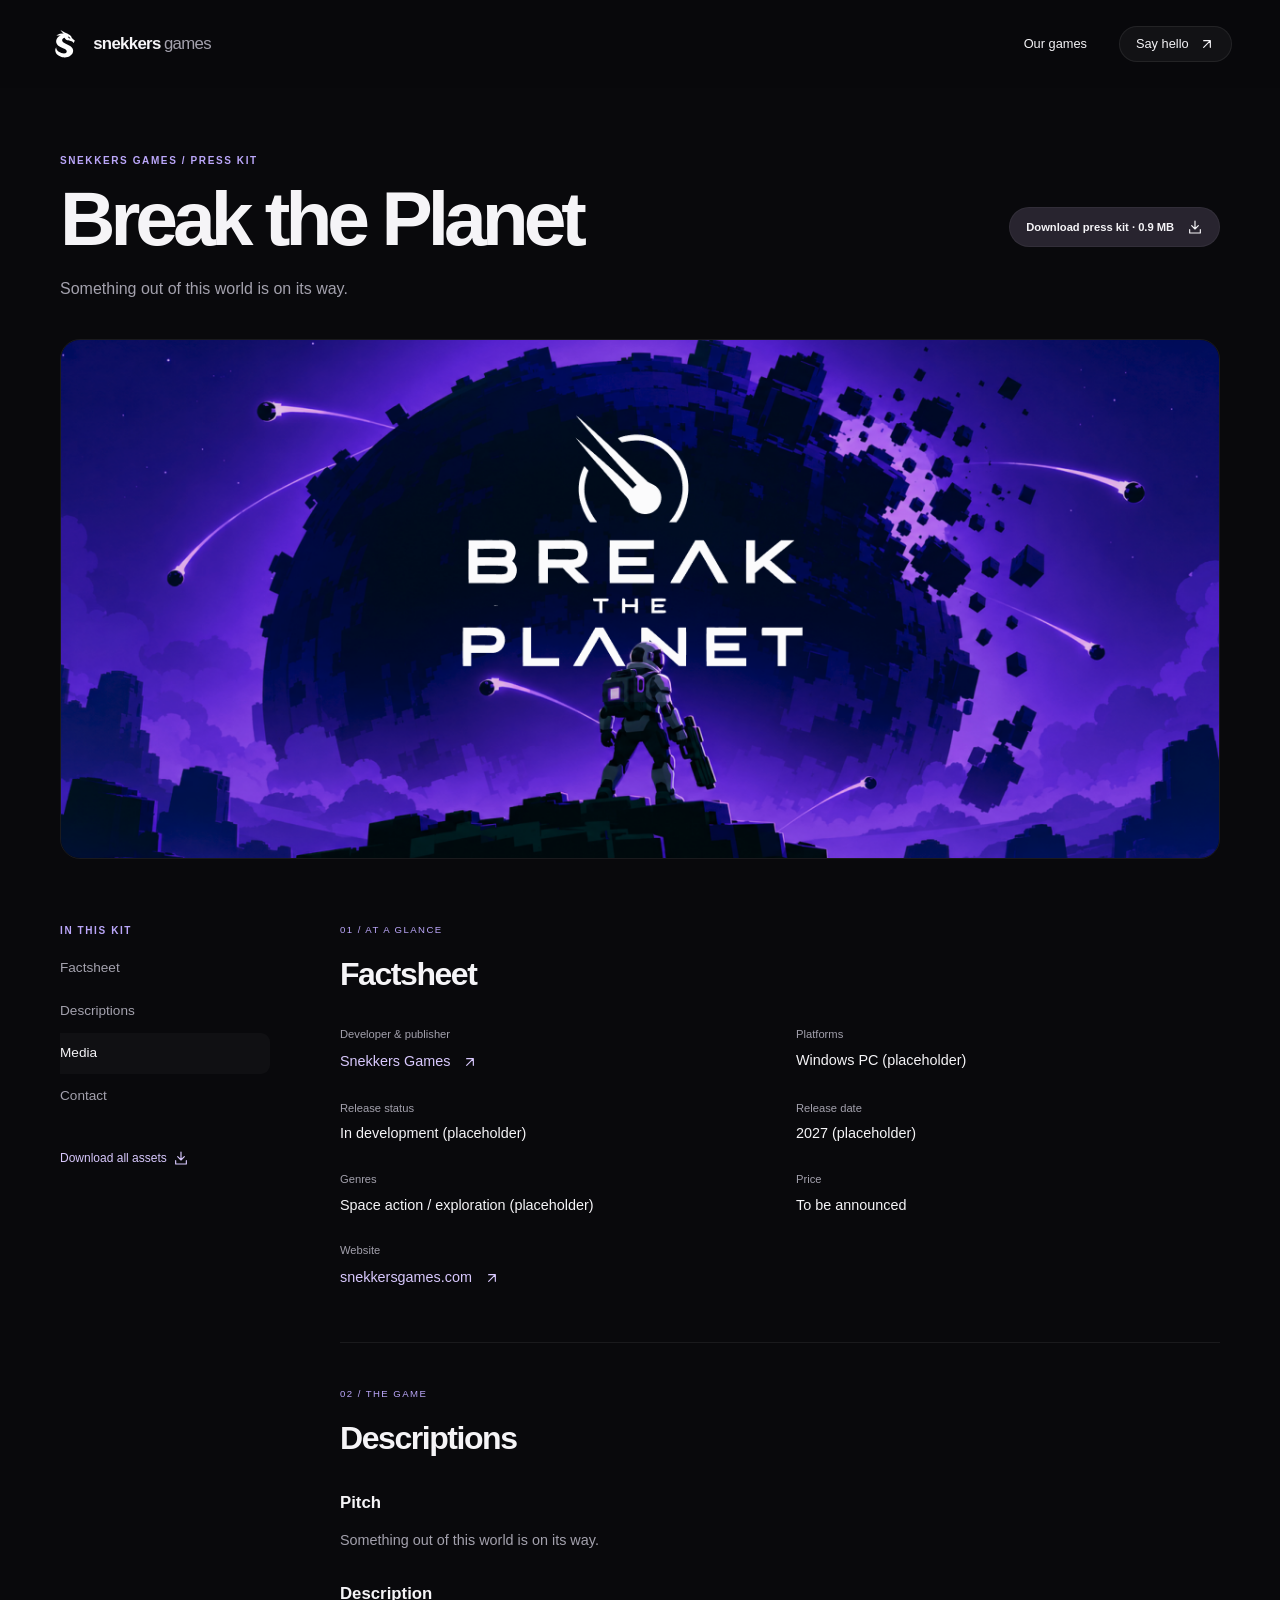
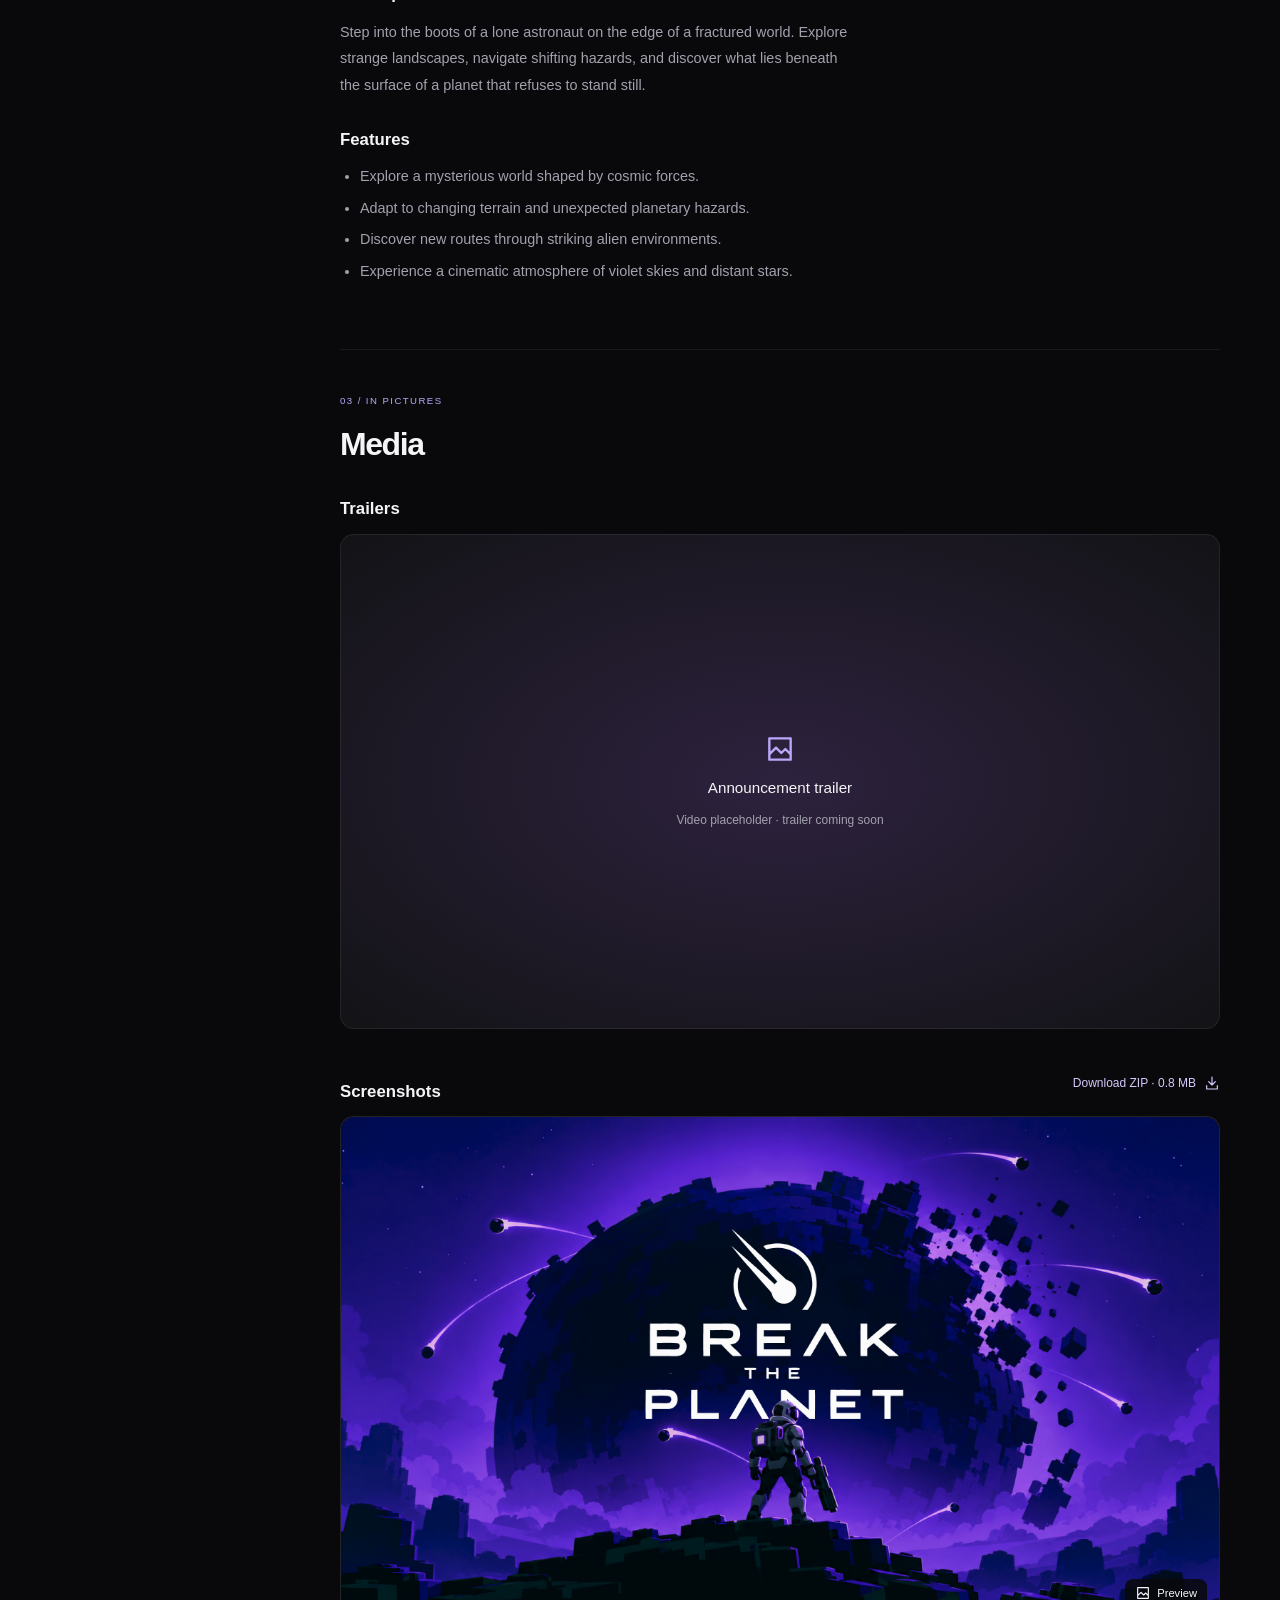
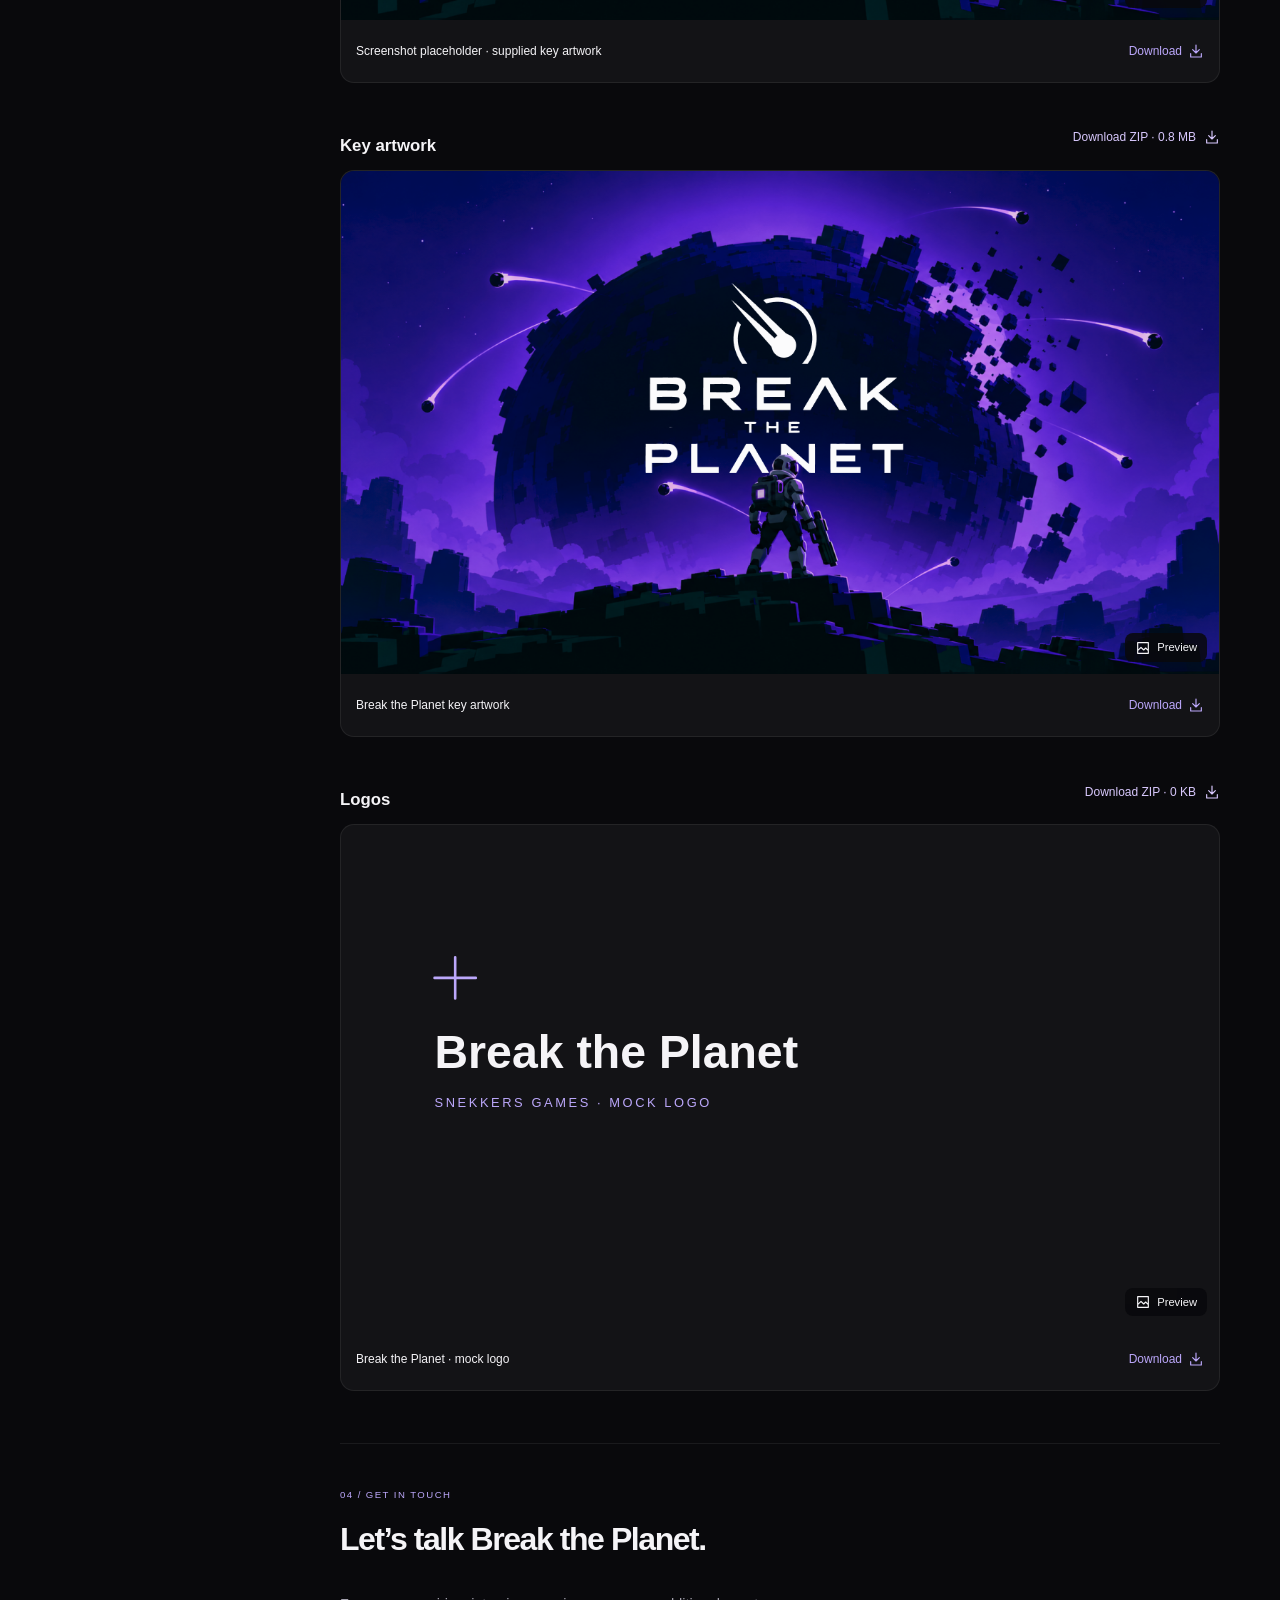
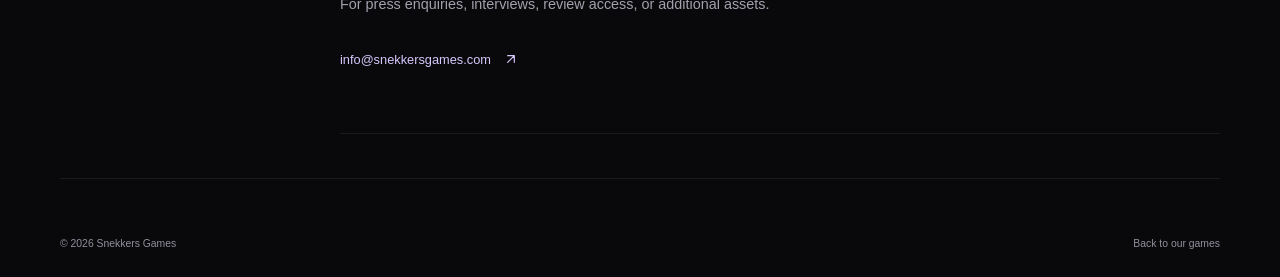
==== press-kit/break-the-planet/index.html @ 8482d6ba "Redesign site and add game press kits" ====
<!doctype html>
<html lang="en"><head><meta charset="utf-8"/><meta name="viewport" content="width=device-width, initial-scale=1"/><meta name="color-scheme" content="dark"/><meta name="theme-color" content="#09090c"/>
<title>Break the Planet Press Kit — Snekkers Games</title><meta name="description" content="Official Break the Planet press kit: game information, artwork, downloads, and press contact."/><link rel="canonical" href="https://snekkersgames.com/press-kit/break-the-planet/"/><meta property="og:title" content="Break the Planet — Press Kit"/><meta property="og:image" content="https://snekkersgames.com/assets/break-the-planet.png"/><meta property="og:type" content="website"/><link rel="icon" href="../../assets/favicon.svg" type="image/svg+xml"/><link rel="stylesheet" href="../../styles.css"/><link rel="stylesheet" href="../press-kit.css"/><script src="../press-kit.js" defer></script></head>
<body><a class="skip-link" href="#main">Skip to content</a><header class="site-header"><div class="header-inner"><a class="brand" href="../../index.html" aria-label="Snekkers Games home"><img class="brand-symbol" src="../../assets/logo.svg" alt="" width="34" height="34" /><span>snekkers<span class="brand-light">games</span></span></a><nav aria-label="Main navigation"><a href="../../index.html#games">Our games</a><a class="contact-link" href="mailto:info@snekkersgames.com">Say hello <svg class="icon" viewBox="0 0 24 24" fill="none" stroke="currentColor" stroke-width="1.75" stroke-linecap="round" stroke-linejoin="round" aria-hidden="true" focusable="false"><path d="M7 17 17 7M7 7h10v10"/></svg></a></nav></div></header>
<main id="main" class="container press-main"><div class="press-intro"><div><p class="eyebrow section-eyebrow">SNEKKERS GAMES / PRESS KIT</p><h1>Break the Planet</h1><p class="press-deck">Something out of this world is on its way.</p></div><div class="press-actions"><a class="button game-button" href="press-assets.zip" download>Download press kit · 0.9 MB <svg class="icon" viewBox="0 0 24 24" fill="none" stroke="currentColor" stroke-width="1.75" stroke-linecap="round" stroke-linejoin="round" aria-hidden="true" focusable="false"><path d="M12 3v12m-5-5 5 5 5-5M4 16v5h16v-5"/></svg></a></div></div>
<img class="press-cover" src="../../assets/break-the-planet.png" alt="Break the Planet artwork: an astronaut faces a vast crumbling planet illuminated by violet meteors." width="1232" height="706" fetchpriority="high"/>
<div class="press-layout"><aside class="press-sidebar"><p class="eyebrow section-eyebrow">IN THIS KIT</p><nav aria-label="Press kit sections"><a href="#factsheet">Factsheet</a><a href="#descriptions">Descriptions</a><a href="#media">Media</a><a href="#contact">Contact</a></nav><a class="text-link" href="press-assets.zip" download>Download all assets <svg class="icon" viewBox="0 0 24 24" fill="none" stroke="currentColor" stroke-width="1.75" stroke-linecap="round" stroke-linejoin="round" aria-hidden="true" focusable="false"><path d="M12 3v12m-5-5 5 5 5-5M4 16v5h16v-5"/></svg></a></aside><div class="press-content">
<section id="factsheet"><p class="section-number">01 / AT A GLANCE</p><h2>Factsheet</h2><dl class="facts-grid"><div><dt>Developer &amp; publisher</dt><dd><a class="text-link" href="../../index.html">Snekkers Games <svg class="icon" viewBox="0 0 24 24" fill="none" stroke="currentColor" stroke-width="1.75" stroke-linecap="round" stroke-linejoin="round" aria-hidden="true" focusable="false"><path d="M7 17 17 7M7 7h10v10"/></svg></a></dd></div><div><dt>Platforms</dt><dd>Windows PC (placeholder)</dd></div><div><dt>Release status</dt><dd>In development (placeholder)</dd></div><div><dt>Release date</dt><dd>2027 (placeholder)</dd></div><div><dt>Genres</dt><dd>Space action / exploration (placeholder)</dd></div><div><dt>Price</dt><dd>To be announced</dd></div><div><dt>Website</dt><dd><a class="text-link" href="https://snekkersgames.com/">snekkersgames.com <svg class="icon" viewBox="0 0 24 24" fill="none" stroke="currentColor" stroke-width="1.75" stroke-linecap="round" stroke-linejoin="round" aria-hidden="true" focusable="false"><path d="M7 17 17 7M7 7h10v10"/></svg></a></dd></div></dl></section>
<section id="descriptions"><p class="section-number">02 / THE GAME</p><h2>Descriptions</h2><h3>Pitch</h3><p>Something out of this world is on its way.</p><h3>Description</h3><p>Step into the boots of a lone astronaut on the edge of a fractured world. Explore strange landscapes, navigate shifting hazards, and discover what lies beneath the surface of a planet that refuses to stand still.</p><h3>Features</h3><ul class="feature-list"><li>Explore a mysterious world shaped by cosmic forces.</li><li>Adapt to changing terrain and unexpected planetary hazards.</li><li>Discover new routes through striking alien environments.</li><li>Experience a cinematic atmosphere of violet skies and distant stars.</li></ul></section>
<section id="media"><p class="section-number">03 / IN PICTURES</p><h2>Media</h2><h3>Trailers</h3><div class="trailer-placeholder"><svg class="icon" viewBox="0 0 24 24" fill="none" stroke="currentColor" stroke-width="1.75" stroke-linecap="round" stroke-linejoin="round" aria-hidden="true" focusable="false"><path d="M4 4h16v16H4zM4 16l5-5 4 4 3-3 4 4"/></svg><strong>Announcement trailer</strong><span>Video placeholder · trailer coming soon</span></div><div class="asset-heading"><h3>Screenshots</h3><a class="text-link" href="screenshots.zip" download>Download ZIP · 0.8 MB <svg class="icon" viewBox="0 0 24 24" fill="none" stroke="currentColor" stroke-width="1.75" stroke-linecap="round" stroke-linejoin="round" aria-hidden="true" focusable="false"><path d="M12 3v12m-5-5 5 5 5-5M4 16v5h16v-5"/></svg></a></div><div class="asset-grid asset-grid-screenshots"><figure class="press-asset"><a class="asset-preview" href="../../assets/break-the-planet.png" data-preview aria-label="Preview Screenshot placeholder · supplied key artwork"><img src="../../assets/break-the-planet.png" alt="Break the Planet artwork: an astronaut faces a vast crumbling planet illuminated by violet meteors." loading="lazy"/><span class="preview-hint"><svg class="icon" viewBox="0 0 24 24" fill="none" stroke="currentColor" stroke-width="1.75" stroke-linecap="round" stroke-linejoin="round" aria-hidden="true" focusable="false"><path d="M4 4h16v16H4zM4 16l5-5 4 4 3-3 4 4"/></svg> Preview</span></a><figcaption><span>Screenshot placeholder · supplied key artwork</span><a class="asset-download" href="../../assets/break-the-planet.png" download>Download <svg class="icon" viewBox="0 0 24 24" fill="none" stroke="currentColor" stroke-width="1.75" stroke-linecap="round" stroke-linejoin="round" aria-hidden="true" focusable="false"><path d="M12 3v12m-5-5 5 5 5-5M4 16v5h16v-5"/></svg></a></figcaption></figure></div><div class="asset-heading"><h3>Key artwork</h3><a class="text-link" href="artwork.zip" download>Download ZIP · 0.8 MB <svg class="icon" viewBox="0 0 24 24" fill="none" stroke="currentColor" stroke-width="1.75" stroke-linecap="round" stroke-linejoin="round" aria-hidden="true" focusable="false"><path d="M12 3v12m-5-5 5 5 5-5M4 16v5h16v-5"/></svg></a></div><div class="asset-grid asset-grid-artwork"><figure class="press-asset"><a class="asset-preview" href="../../assets/break-the-planet.png" data-preview aria-label="Preview Break the Planet key artwork"><img src="../../assets/break-the-planet.png" alt="Break the Planet artwork: an astronaut faces a vast crumbling planet illuminated by violet meteors." loading="lazy"/><span class="preview-hint"><svg class="icon" viewBox="0 0 24 24" fill="none" stroke="currentColor" stroke-width="1.75" stroke-linecap="round" stroke-linejoin="round" aria-hidden="true" focusable="false"><path d="M4 4h16v16H4zM4 16l5-5 4 4 3-3 4 4"/></svg> Preview</span></a><figcaption><span>Break the Planet key artwork</span><a class="asset-download" href="../../assets/break-the-planet.png" download>Download <svg class="icon" viewBox="0 0 24 24" fill="none" stroke="currentColor" stroke-width="1.75" stroke-linecap="round" stroke-linejoin="round" aria-hidden="true" focusable="false"><path d="M12 3v12m-5-5 5 5 5-5M4 16v5h16v-5"/></svg></a></figcaption></figure></div><div class="asset-heading"><h3>Logos</h3><a class="text-link" href="logos.zip" download>Download ZIP · 0 KB <svg class="icon" viewBox="0 0 24 24" fill="none" stroke="currentColor" stroke-width="1.75" stroke-linecap="round" stroke-linejoin="round" aria-hidden="true" focusable="false"><path d="M12 3v12m-5-5 5 5 5-5M4 16v5h16v-5"/></svg></a></div><div class="asset-grid asset-grid-logos"><figure class="press-asset"><a class="asset-preview" href="../../assets/press/break-the-planet/logo.svg" data-preview aria-label="Preview Break the Planet · mock logo"><img src="../../assets/press/break-the-planet/logo.svg" alt="Placeholder logo for Break the Planet; not approved branding." loading="lazy"/><span class="preview-hint"><svg class="icon" viewBox="0 0 24 24" fill="none" stroke="currentColor" stroke-width="1.75" stroke-linecap="round" stroke-linejoin="round" aria-hidden="true" focusable="false"><path d="M4 4h16v16H4zM4 16l5-5 4 4 3-3 4 4"/></svg> Preview</span></a><figcaption><span>Break the Planet · mock logo</span><a class="asset-download" href="../../assets/press/break-the-planet/logo.svg" download>Download <svg class="icon" viewBox="0 0 24 24" fill="none" stroke="currentColor" stroke-width="1.75" stroke-linecap="round" stroke-linejoin="round" aria-hidden="true" focusable="false"><path d="M12 3v12m-5-5 5 5 5-5M4 16v5h16v-5"/></svg></a></figcaption></figure></div></section>
<section id="contact" class="press-contact"><p class="section-number">04 / GET IN TOUCH</p><h2>Let’s talk Break the Planet.</h2><p>For press enquiries, interviews, review access, or additional assets.</p><a class="text-link" href="mailto:info@snekkersgames.com">info@snekkersgames.com <svg class="icon" viewBox="0 0 24 24" fill="none" stroke="currentColor" stroke-width="1.75" stroke-linecap="round" stroke-linejoin="round" aria-hidden="true" focusable="false"><path d="M7 17 17 7M7 7h10v10"/></svg></a></section>
</div></div></main><footer class="site-footer container"><div class="footer-bottom"><p>© 2026 Snekkers Games</p><a href="../../index.html">Back to our games</a></div></footer>
<dialog class="image-dialog" aria-label="Image preview"><form method="dialog"><button class="preview-close" aria-label="Close image preview"><svg class="icon" viewBox="0 0 24 24" fill="none" stroke="currentColor" stroke-width="1.75" stroke-linecap="round" stroke-linejoin="round" aria-hidden="true" focusable="false"><path d="m6 6 12 12M6 18 18 6"/></svg></button></form><img alt=""/><a class="button game-button" download>Download original <svg class="icon" viewBox="0 0 24 24" fill="none" stroke="currentColor" stroke-width="1.75" stroke-linecap="round" stroke-linejoin="round" aria-hidden="true" focusable="false"><path d="M12 3v12m-5-5 5 5 5-5M4 16v5h16v-5"/></svg></a></dialog>
</body></html>
---- styles.css ----
:root{color-scheme:dark;--background:#09090c;--surface:#131316;--text:#f5f4f7;--muted:#a3a1ad;--accent:#bba7fa;--line:#ffffff12;font:100%/1.5 -apple-system,BlinkMacSystemFont,"Segoe UI",sans-serif;font-optical-sizing:auto;background:var(--background);color:var(--text)}
*{box-sizing:border-box}html{scroll-behavior:smooth;scroll-padding-top:7rem}body{margin:0}a{color:inherit;text-decoration:none;-webkit-tap-highlight-color:transparent;touch-action:manipulation}button,a{outline-offset:6px}a:focus-visible{outline:2px solid var(--accent)}::selection{background:#bba7fa;color:#09090c}p,h1,h2,h3{margin:0}img{display:block;width:100%;height:auto}.container{width:min(1160px,calc(100% - 6rem));margin-inline:auto}.skip-link{position:fixed;top:1rem;left:1rem;z-index:10;background:var(--text);color:var(--background);padding:.8rem 1.2rem;border-radius:1rem;transform:translateY(-200%)}.skip-link:focus{transform:translateY(0)}
.site-header{position:sticky;top:0;z-index:5;background:#09090cd9;backdrop-filter:blur(24px) saturate(140%);-webkit-backdrop-filter:blur(24px) saturate(140%)}.header-inner{width:min(1280px,calc(100% - 6rem));margin:auto;min-height:88px;display:flex;align-items:center;justify-content:space-between;gap:2rem}.brand{display:inline-flex;align-items:center;gap:.7rem;font-size:1.05rem;font-weight:650;letter-spacing:-.04em}.brand-symbol{display:block;width:34px;height:34px;object-fit:contain;flex-shrink:0}.brand-light{font-weight:400;color:var(--muted);margin-left:.2em}.site-header nav,.site-footer nav{display:flex;align-items:center;gap:2rem;font-size:.8rem;font-weight:500}.site-header nav>a,.site-footer nav>a{min-height:44px;display:inline-flex;align-items:center;gap:.65rem;transition:color .18s}.site-header nav>a:hover,.site-footer nav>a:hover{color:var(--accent)}.site-header nav .contact-link{min-height:36px;padding:.4rem 1rem;background:#ffffff0b;border:1px solid #ffffff12;border-radius:99px}
.hero{text-align:center;position:relative;padding:83px 0 72px;isolation:isolate}.hero:before{content:"";position:absolute;z-index:-1;inset:-50px -25px -20px;background:radial-gradient(ellipse at 50% 35%,#7550ba16,transparent 62%);pointer-events:none}.eyebrow{font-size:.75rem;letter-spacing:.035em;font-weight:500;color:var(--muted);display:flex;align-items:center;justify-content:center;gap:.6rem}.status-dot{height:6px;width:6px;border-radius:50%;background:var(--accent);display:inline-block;flex-shrink:0}.hero h1{font-size:clamp(4.5rem,8.8vw,7.75rem);letter-spacing:-.075em;line-height:1.01;font-weight:650;margin:25px 0 26px}.hero h1 span{background:linear-gradient(110deg,#e4dafb 15%,#bba2f2 60%,#8f73d0);background-clip:text;-webkit-background-clip:text;color:transparent}.hero-description{font-size:1rem;line-height:1.75;color:var(--muted)}.button{display:inline-flex;align-items:center;justify-content:center;gap:1.3rem;min-height:46px;padding:.7rem 1.3rem;border-radius:99px;font-size:.8rem;font-weight:600;transition:transform .2s ease,background .2s ease,box-shadow .2s ease}.button:active,.contact-link:active{transform:scale(.97);transition-duration:80ms}.primary-button{margin-top:27px;background:#eeebf4;color:#17131f;box-shadow:0 3px 18px #0003}.primary-button:hover{background:#dcd0f5;box-shadow:0 3px 25px #a488e222}.hero-footnote{margin-top:31px;color:#92909d;font-size:.65rem;display:flex;justify-content:center;align-items:center;gap:.5rem}.icon{display:block;width:1rem;height:1rem;flex-shrink:0}.tiny-star{color:var(--accent)}
.games{padding-top:40px;scroll-margin-top:1rem}.section-heading{display:flex;align-items:flex-end;justify-content:space-between;gap:1rem;margin-bottom:27px}.section-eyebrow{font-size:.625rem;letter-spacing:.16em;color:var(--accent);justify-content:flex-start;font-weight:650;margin-bottom:10px}.section-heading h2{font-size:clamp(1.7rem,3vw,2.2rem);font-weight:550;letter-spacing:-.045em;line-height:1.2}.collection-note{font-size:.75rem;color:var(--muted);padding-bottom:4px}.game-grid{display:grid;grid-template-columns:1fr 1fr;gap:24px}.game-card{overflow:hidden;border-radius:20px;background:var(--surface);border:1px solid var(--line);box-shadow:0 15px 50px #0002}.artwork-link,.game-artwork{display:block;position:relative;overflow:hidden;aspect-ratio:1232/706;background:#211235}.artwork-link img{transition:transform .5s cubic-bezier(.2,.65,.3,1)}.artwork-link:hover img{transform:scale(1.025)}.artwork-link:active img{transform:scale(1.01)}.artwork-link:focus-visible{outline-offset:-5px}.artwork-arrow{position:absolute;bottom:16px;right:16px;display:grid;place-items:center;width:36px;height:36px;background:#18121dcc;backdrop-filter:blur(12px);border:1px solid #ffffff3a;border-radius:50%;font-size:1.2rem}.game-details{padding:26px 28px 25px}.game-title-row{display:flex;align-items:center;justify-content:space-between;gap:1rem}.game-title-row h3{font-size:1.5rem;font-weight:550;line-height:1.25;letter-spacing:-.035em}.game-index{color:#85818e;font-size:.65rem;font-variant-numeric:tabular-nums}.game-details>p{color:var(--muted);font-size:.8rem;margin-top:10px}.game-bottom{display:flex;align-items:center;justify-content:space-between;gap:1rem;border-top:1px solid var(--line);margin-top:26px;padding-top:20px}.game-status{font-size:.65rem;color:#c0b7d4;display:flex;align-items:center;gap:.5rem}.game-status .status-dot{width:5px;height:5px}.game-status.muted{color:var(--muted)}.muted .status-dot{background:#88838f}.game-button{background:#28242f;border:1px solid #ffffff0c;min-height:40px;font-size:.7rem;padding:.6rem 1rem;gap:.8rem}.game-button:hover{background:#3b314d}.coming-soon{font-size:.7rem;border:1px solid #ffffff17;color:#bcb9c4;min-height:40px;display:inline-flex;align-items:center;padding:.6rem 1rem;border-radius:99px}
.studio{text-align:center;padding:107px 0 105px}.studio-mark{display:flex;justify-content:center;color:var(--accent);margin-bottom:22px}.studio-mark .icon{width:2.8rem;height:2.8rem}.studio .eyebrow{justify-content:center}.studio h2{font-size:clamp(2rem,4vw,3rem);letter-spacing:-.055em;line-height:1.12;font-weight:550;margin-top:16px}.studio>p:not(.eyebrow){margin-top:22px;color:var(--muted);font-size:.85rem;line-height:1.8}.text-link{display:inline-flex;align-items:center;gap:.75rem;min-height:44px;color:#d8c8fd;font-size:.8rem;margin-top:20px}.text-link:hover{color:white}.site-footer{border-top:1px solid var(--line);padding:30px 0 25px}.footer-main,.footer-bottom{display:flex;align-items:center;justify-content:space-between;gap:1rem}.footer-bottom{margin-top:27px;color:#92909d;font-size:.65rem}.site-footer .brand{font-size:.9rem}.site-footer .brand-symbol{height:29px;width:29px}.site-footer nav{font-size:.7rem}
@media(min-width:1600px){.hero{padding-top:100px;padding-bottom:90px}}
@media(max-width:850px){.container,.header-inner{width:calc(100% - 3rem)}.hero{padding-top:70px}.game-grid{gap:18px}.game-details{padding:22px 20px}.game-bottom{align-items:flex-start;flex-direction:column;gap:16px}.collection-note{display:none}.game-title-row h3{font-size:1.3rem}}
@media(max-width:600px){.container,.header-inner{width:calc(100% - 2.5rem)}.header-inner{min-height:76px;gap:1rem}.brand{font-size:.9rem;gap:.5rem}.brand-symbol{width:30px;height:30px}.site-header nav{gap:1rem;font-size:.7rem}.site-header nav .contact-link{padding:.4rem .8rem}.hero{padding:59px 0 53px}.hero h1{font-size:clamp(3.7rem,15vw,5.5rem);margin-top:24px}.hero .eyebrow{font-size:.62rem}.hero-description{font-size:.9rem}.desktop-break{display:none}.hero-footnote{font-size:.6rem}.games{padding-top:24px}.section-heading{margin-bottom:22px}.game-grid{grid-template-columns:1fr;gap:24px}.game-details{padding:23px}.game-title-row h3{font-size:1.45rem}.game-bottom{flex-direction:row;align-items:center}.studio{padding:75px 0}.studio>p:not(.eyebrow){max-width:320px;margin-inline:auto}.footer-main{align-items:flex-start;flex-direction:column;gap:15px}.site-footer nav{gap:1.5rem}.footer-bottom{align-items:flex-start;flex-direction:column;gap:8px;margin-top:20px}}
@media(max-width:360px){.site-header nav{gap:.6rem}.site-header nav .contact-link{padding:.4rem .6rem}.brand-light{display:none}.game-details{padding:20px}.game-bottom{gap:.5rem}.game-status{font-size:.6rem}}
@media(prefers-reduced-motion:reduce){html{scroll-behavior:auto}*,*:before,*:after{transition:none!important}.artwork-link:hover img,.artwork-link:active img,.button:active,.contact-link:active{transform:none}}
@media(prefers-reduced-transparency:reduce){.site-header{background:#09090c;backdrop-filter:none;-webkit-backdrop-filter:none}.artwork-arrow{background:#18121d;backdrop-filter:none}}
@media(prefers-contrast:more){:root{--muted:#d3d0dc;--line:#ffffff60}.site-header{background:#09090c}.game-status,.game-index,.hero-footnote,.footer-bottom{color:#d3d0dc}.button,.coming-soon{border:1px solid currentColor}}
/* Keep decorative light within the viewport and allow enlarged text to reflow. */
main{overflow:clip}.header-inner,.site-header nav,.game-bottom{flex-wrap:wrap}.header-inner{padding-block:12px}.game-title-row h3{overflow-wrap:anywhere}.game-card{min-width:0}
@media(max-width:600px){.hero h1{font-size:clamp(3rem,15vw,5.5rem)}}
.site-footer nav{flex-wrap:wrap}

.game-bottom.game-actions{justify-content:space-between;flex-direction:row;align-items:center;gap:.65rem}

.studio-mark img{width:56px;height:56px;object-fit:contain}.game-bottom .press-kit-button{margin:0 0 0 auto;min-height:40px;padding:.6rem 1rem;font-size:.7rem;gap:.8rem}

/* Flowing light behind the studio silhouette. */
.hero{padding-top:130px;padding-bottom:110px}
.hero:before{display:none}
.hero-atmosphere{position:absolute;inset:-180px calc(50% - 50vw) -240px;z-index:-1;pointer-events:none;overflow:hidden;mask-image:linear-gradient(to bottom,transparent,#000 23%,#000 48%,transparent 100%);-webkit-mask-image:linear-gradient(to bottom,transparent,#000 23%,#000 48%,transparent 100%)}
.hero-flow{position:absolute;inset:-50%;filter:blur(85px);opacity:.46}
.hero-flow span{position:absolute;left:22%;top:9%;width:55%;height:80%;border-radius:38% 62% 71% 29% / 61% 32% 68% 39%;background:radial-gradient(ellipse at 25% 35%,#744ad6 0%,transparent 53%),radial-gradient(ellipse at 72% 68%,#59359cb0,transparent 62%);animation:flow-violet 12s ease-in-out infinite alternate;will-change:transform}
.hero-flow span:nth-child(2){left:40%;top:20%;width:43%;height:67%;border-radius:64% 36% 28% 72% / 35% 68% 32% 65%;background:radial-gradient(ellipse at 70% 25%,#3475b5 0%,transparent 56%),radial-gradient(ellipse at 28% 70%,#343aa990,transparent 62%);animation:flow-blue 15s ease-in-out infinite alternate;animation-delay:-9s}
.hero-flow span:nth-child(3){left:14%;top:32%;width:48%;height:58%;border-radius:29% 71% 57% 43% / 70% 42% 58% 30%;background:radial-gradient(ellipse at 32% 65%,#9d478f 0%,transparent 54%),radial-gradient(ellipse at 78% 28%,#68369590,transparent 59%);animation:flow-rose 14s ease-in-out infinite alternate;animation-delay:-13s}
.hero-emblem{position:absolute;width:clamp(390px,50vw,660px);aspect-ratio:1;left:50%;top:44%;transform:translate(-50%,-50%);background:linear-gradient(145deg,#e0cbff1c,#08080dd9 65%);mask:url('./assets/logo.svg') center/contain no-repeat;-webkit-mask:url('./assets/logo.svg') center/contain no-repeat}
.hero h1{position:relative;text-shadow:0 4px 45px #09090c88}.hero-description{position:relative;color:#cbc5d6;text-shadow:0 2px 15px #09090c}
@keyframes flow-violet{0%{transform:translate(-36%,-20%) scale(.88) rotate(-20deg)}50%{transform:translate(20%,28%) scale(1.12) rotate(10deg)}100%{transform:translate(50%,-18%) scale(.96) rotate(35deg)}}
@keyframes flow-blue{0%{transform:translate(36%,-30%) scale(.9)}50%{transform:translate(-40%,28%) scale(1.15)}100%{transform:translate(-65%,-26%) scale(1.05)}}
@keyframes flow-rose{0%{transform:translate(-25%,30%) scale(1.05)}50%{transform:translate(45%,-40%) scale(.85)}100%{transform:translate(75%,18%) scale(1.2)}}
@media(max-width:600px){.hero{padding-top:100px;padding-bottom:88px}.hero-emblem{width:420px;top:39%}.hero-flow{filter:blur(55px);opacity:.4}.hero-flow span{width:80%;left:5%}}
@media(prefers-reduced-motion:reduce){.hero-flow span{animation:none;will-change:auto}}
@media(prefers-contrast:more){.hero-atmosphere{display:none}.hero-description{color:var(--text)}}

.hero-atmosphere::after{content:"";position:absolute;inset:0;background-image:url("./assets/hero-noise.svg");background-size:180px 180px;opacity:.15;mix-blend-mode:soft-light;pointer-events:none}
---- press-kit/press-kit.css ----
.press-main{padding-top:65px}.press-intro{display:flex;justify-content:space-between;align-items:center;gap:32px;margin-bottom:38px}.press-intro h1{font-size:clamp(2.7rem,6vw,5rem);line-height:1.06;letter-spacing:-.065em;font-weight:600}.press-deck{color:var(--muted);margin-top:18px;font-size:1rem}.press-actions{display:flex;flex-direction:column;align-items:flex-start;gap:12px;flex-shrink:0}.press-actions .primary-button{margin:0}.download-note{color:var(--muted);font-size:.65rem;margin-left:12px}.press-cover{border-radius:20px;border:1px solid var(--line);max-height:520px;object-fit:cover}.press-layout{display:grid;grid-template-columns:210px minmax(0,1fr);gap:70px;padding-top:64px}.press-sidebar{position:sticky;top:125px;align-self:start}.press-sidebar nav{display:flex;flex-direction:column;gap:2px}.press-sidebar nav a{padding:10px 12px;margin-left:-12px;color:var(--muted);font-size:.85rem;border-radius:9px}.press-sidebar nav a:hover,.press-sidebar nav a[aria-current]{background:#ffffff08;color:var(--text)}.press-sidebar>.text-link{font-size:.75rem;gap:.4rem}.press-content section{padding-bottom:52px;margin-bottom:44px;border-bottom:1px solid var(--line);scroll-margin-top:20px}.section-number{font-size:.6rem;letter-spacing:.15em;color:var(--accent);margin-bottom:12px}.press-content h2{font-size:2rem;letter-spacing:-.045em;font-weight:550;margin-bottom:28px}.press-content h3{font-size:1.05rem;font-weight:550;margin:28px 0 12px}.press-content p:not(.section-number){color:var(--muted);font-size:.9rem;line-height:1.85;max-width:65ch}.facts-grid{display:grid;grid-template-columns:1fr 1fr;gap:26px 32px;margin:0}.facts-grid dt{font-size:.7rem;color:var(--muted);margin-bottom:7px}.facts-grid dd{margin:0;font-size:.9rem}.facts-grid .text-link{margin:0;min-height:24px;font-size:inherit}.asset-heading{display:flex;align-items:center;justify-content:space-between;gap:20px;margin-top:22px}.asset-heading .text-link{font-size:.75rem;margin:0;gap:.5rem}.asset-grid{display:grid;grid-template-columns:repeat(auto-fit,minmax(min(100%,260px),1fr));gap:20px}.press-asset{margin:0;border:1px solid var(--line);border-radius:14px;overflow:hidden;background:var(--surface)}.asset-preview{display:block;position:relative}.asset-preview img{aspect-ratio:1232/706;object-fit:contain}.preview-hint{position:absolute;right:12px;bottom:12px;padding:6px 10px;display:flex;align-items:center;gap:6px;background:#09090cdd;border-radius:8px;font-size:.7rem}.press-asset figcaption{display:flex;align-items:center;justify-content:space-between;gap:12px;padding:15px;font-size:.75rem}.asset-download{display:inline-flex;align-items:center;gap:6px;color:var(--accent);min-height:32px}.press-socials{display:flex;gap:24px;flex-wrap:wrap}.press-contact .text-link{overflow-wrap:anywhere;max-width:100%}.feature-list{color:var(--muted);padding-left:20px;font-size:.9rem}.feature-list li{margin-bottom:10px}.image-dialog{background:var(--surface);color:var(--text);border:1px solid #ffffff26;border-radius:16px;padding:52px 16px 16px;width:min(1100px,94vw);max-height:92dvh}.image-dialog::backdrop{background:#000d}.image-dialog>img{max-height:70dvh;object-fit:contain}.image-dialog>.button{margin-top:16px}.preview-close{position:absolute;right:8px;top:5px;display:grid;place-items:center;min-width:44px;min-height:44px;border:0;background:transparent;color:var(--text);cursor:pointer}.preview-close:focus-visible{outline:2px solid var(--accent);outline-offset:-4px}body:has(dialog[open]){overflow:hidden}
@media(max-width:850px){.press-layout{grid-template-columns:160px minmax(0,1fr);gap:28px}.press-intro{align-items:flex-start;flex-direction:column}.press-actions{flex-direction:row;flex-wrap:wrap;align-items:center}.download-note{width:100%;margin:0}.press-asset figcaption{align-items:flex-start;flex-direction:column}}
@media(max-width:600px){.press-main{padding-top:38px}.press-intro{margin-bottom:28px}.press-layout{display:block;padding-top:28px}.press-sidebar{position:static;margin-bottom:38px}.press-sidebar nav{flex-direction:row;flex-wrap:wrap;gap:4px}.press-sidebar nav a{margin:0;padding:10px;background:#ffffff05;font-size:.75rem}.press-sidebar>.text-link{display:none}.press-cover{border-radius:12px}.facts-grid{gap:24px 16px}.press-content h2{font-size:1.8rem}.asset-heading{align-items:flex-start;flex-direction:column;gap:0;margin-bottom:12px}.asset-heading h3{margin-bottom:0}.press-content section{padding-bottom:34px;margin-bottom:34px}.press-content dd{overflow-wrap:anywhere}}
.mock-notice{display:flex;gap:18px;align-items:baseline;border:1px solid #bba7fa30;background:#bba7fa09;padding:16px 20px;border-radius:12px;margin-bottom:35px;font-size:.75rem;color:var(--muted)}.mock-notice strong{color:var(--accent);white-space:nowrap}.trailer-placeholder{aspect-ratio:16/9;display:flex;align-items:center;justify-content:center;flex-direction:column;gap:12px;background:radial-gradient(ellipse at center,#2d223e,var(--surface));border:1px solid var(--line);border-radius:14px}.trailer-placeholder>.icon{width:32px;height:32px;color:var(--accent)}.trailer-placeholder strong{font-size:.95rem;font-weight:500}.trailer-placeholder span{color:var(--muted);font-size:.75rem}.game-status[href]:hover{color:var(--accent)}
@media(max-width:600px){.mock-notice{flex-direction:column;gap:5px}}

.trailer-embed{aspect-ratio:16/9;border:1px solid var(--line);border-radius:14px;overflow:hidden;background:var(--surface)}.trailer-embed iframe{display:block;width:100%;height:100%;border:0}.press-deck{max-width:58ch}
.asset-grid-artwork .asset-preview img{aspect-ratio:auto;max-height:560px;object-fit:contain}.asset-grid-logos .asset-preview img{padding:24px;object-fit:contain}
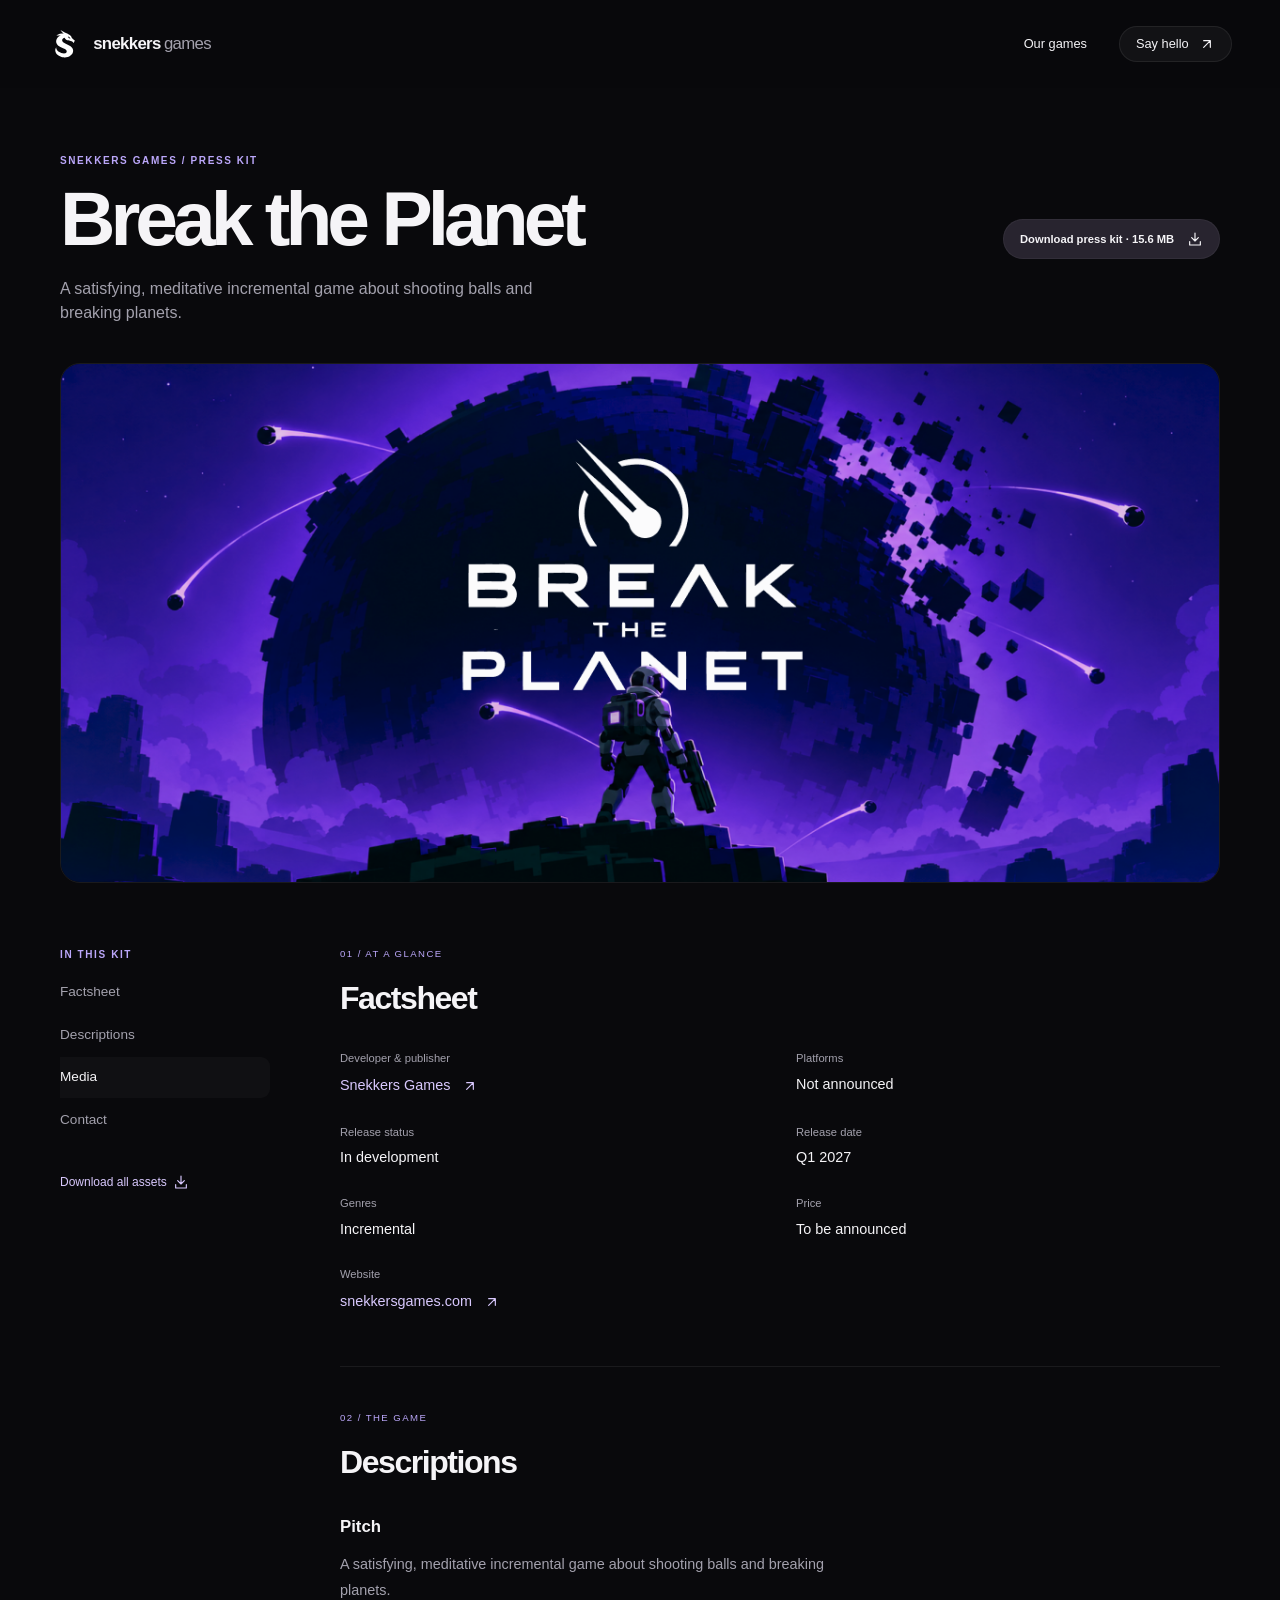
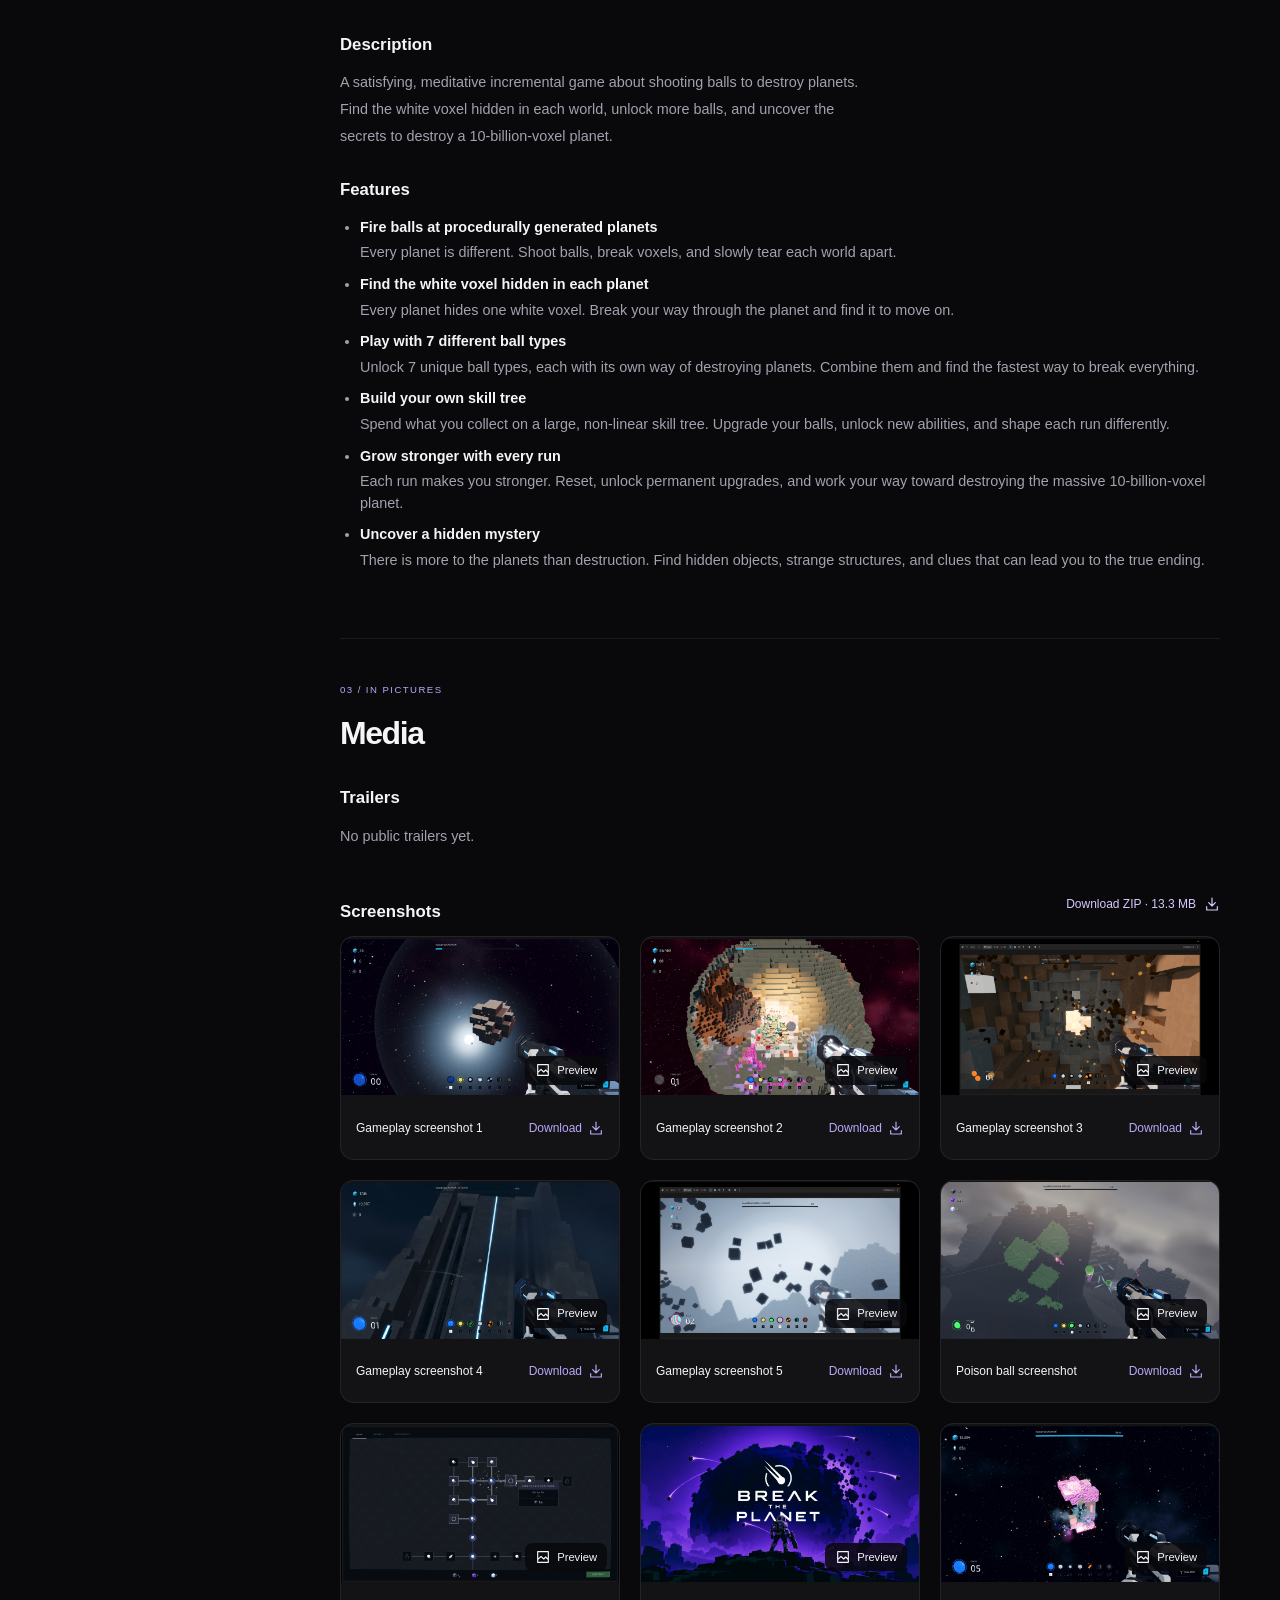
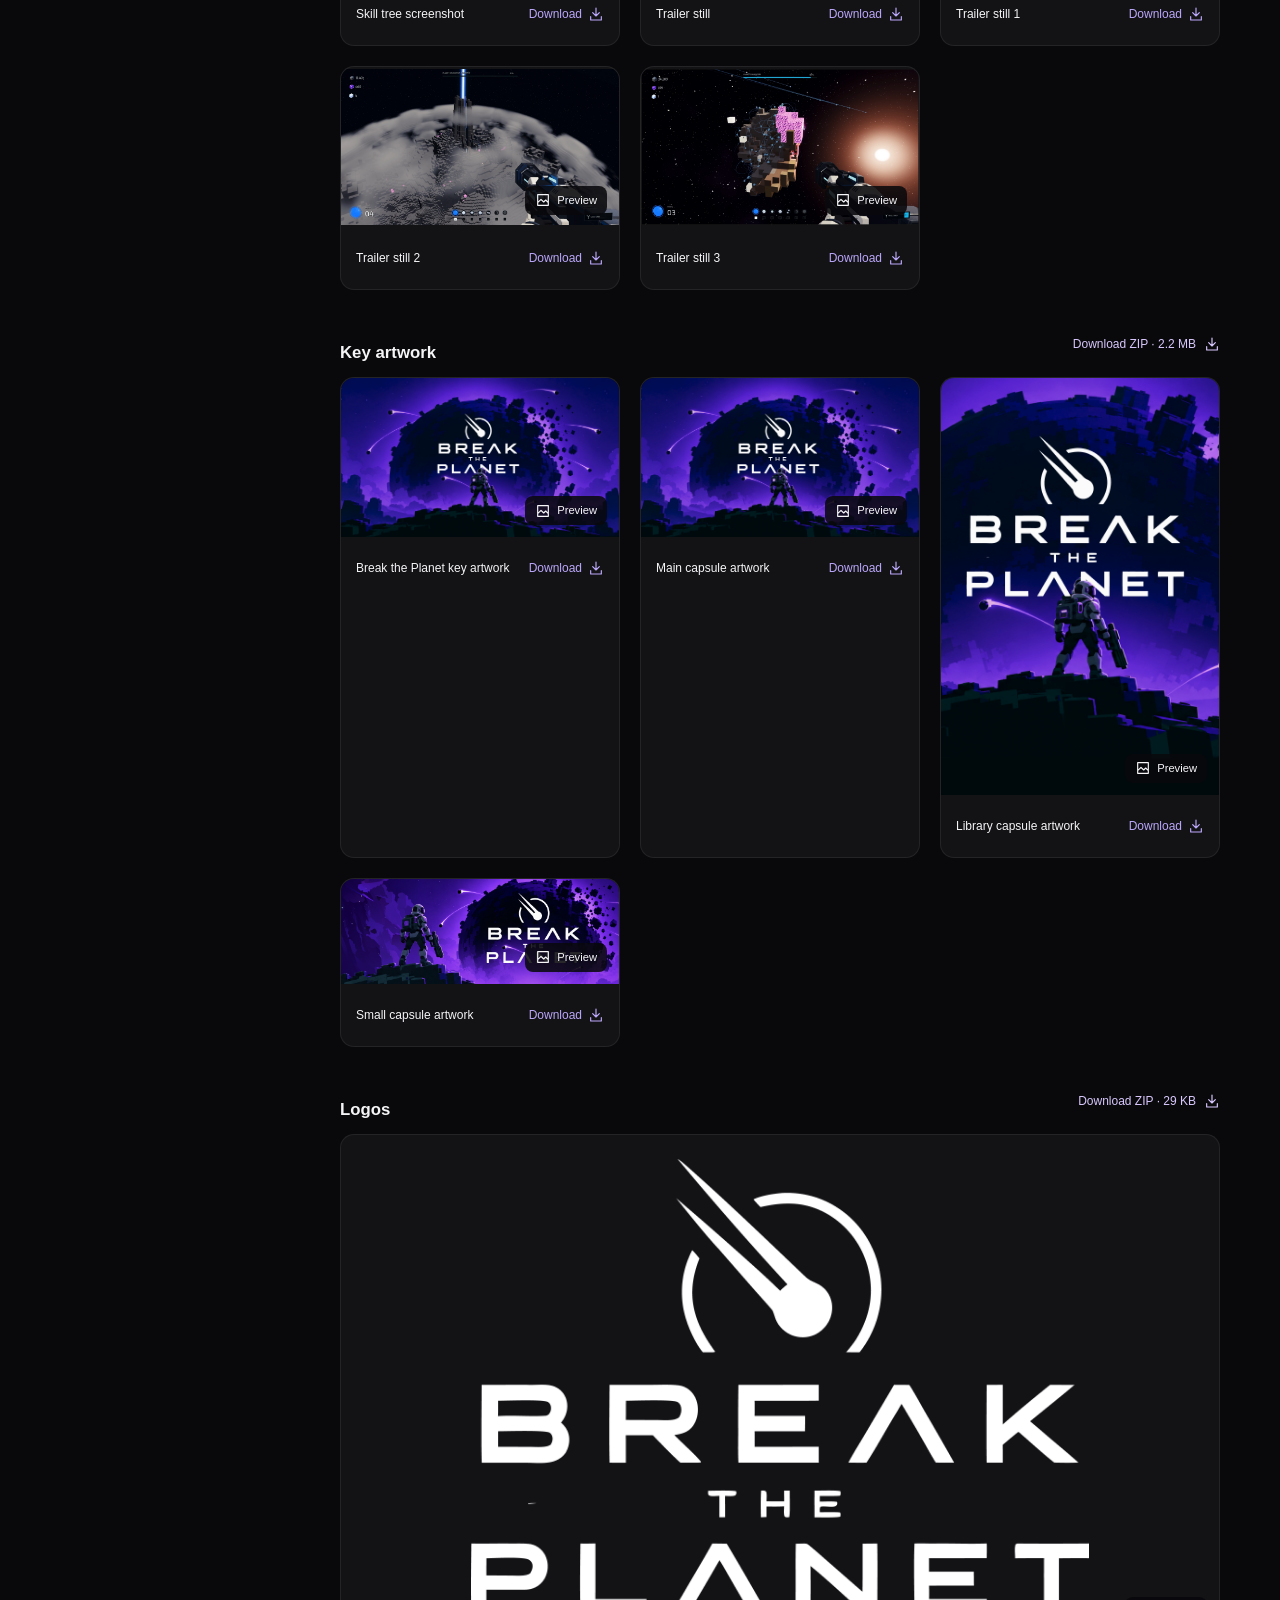
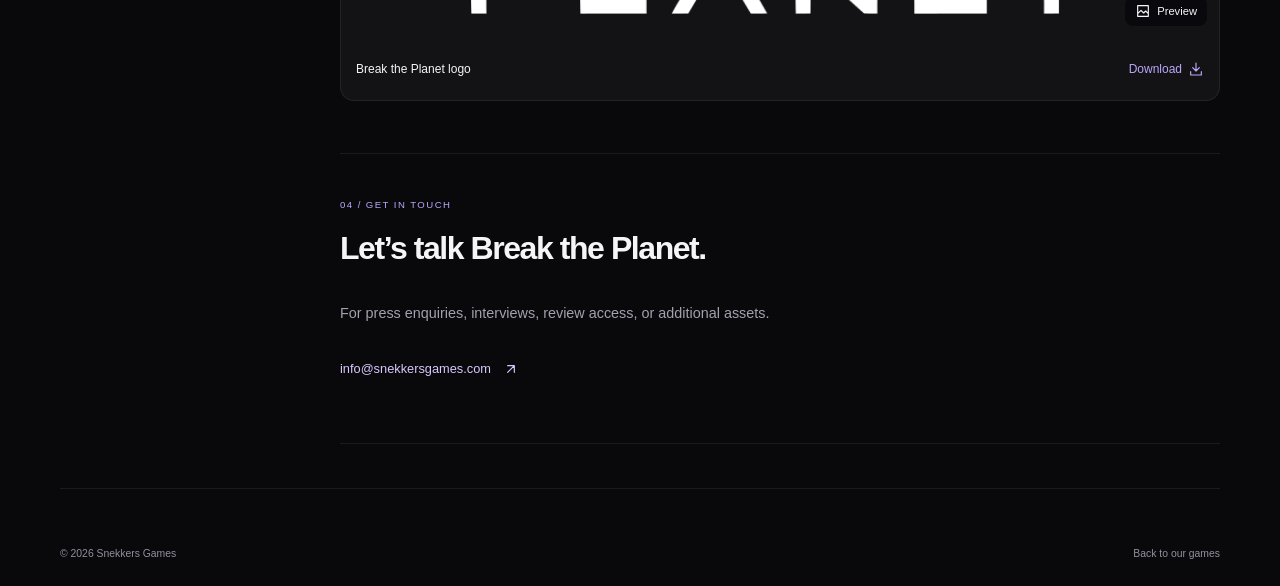
==== commit 67a346dc: "updates" ====
--- a/press-kit/break-the-planet/index.html
+++ b/press-kit/break-the-planet/index.html
@@ -2,12 +2,12 @@
 <html lang="en"><head><meta charset="utf-8"/><meta name="viewport" content="width=device-width, initial-scale=1"/><meta name="color-scheme" content="dark"/><meta name="theme-color" content="#09090c"/>
 <title>Break the Planet Press Kit — Snekkers Games</title><meta name="description" content="Official Break the Planet press kit: game information, artwork, downloads, and press contact."/><link rel="canonical" href="https://snekkersgames.com/press-kit/break-the-planet/"/><meta property="og:title" content="Break the Planet — Press Kit"/><meta property="og:image" content="https://snekkersgames.com/assets/break-the-planet.png"/><meta property="og:type" content="website"/><link rel="icon" href="../../assets/favicon.svg" type="image/svg+xml"/><link rel="stylesheet" href="../../styles.css"/><link rel="stylesheet" href="../press-kit.css"/><script src="../press-kit.js" defer></script></head>
 <body><a class="skip-link" href="#main">Skip to content</a><header class="site-header"><div class="header-inner"><a class="brand" href="../../index.html" aria-label="Snekkers Games home"><img class="brand-symbol" src="../../assets/logo.svg" alt="" width="34" height="34" /><span>snekkers<span class="brand-light">games</span></span></a><nav aria-label="Main navigation"><a href="../../index.html#games">Our games</a><a class="contact-link" href="mailto:info@snekkersgames.com">Say hello <svg class="icon" viewBox="0 0 24 24" fill="none" stroke="currentColor" stroke-width="1.75" stroke-linecap="round" stroke-linejoin="round" aria-hidden="true" focusable="false"><path d="M7 17 17 7M7 7h10v10"/></svg></a></nav></div></header>
-<main id="main" class="container press-main"><div class="press-intro"><div><p class="eyebrow section-eyebrow">SNEKKERS GAMES / PRESS KIT</p><h1>Break the Planet</h1><p class="press-deck">Something out of this world is on its way.</p></div><div class="press-actions"><a class="button game-button" href="press-assets.zip" download>Download press kit · 0.9 MB <svg class="icon" viewBox="0 0 24 24" fill="none" stroke="currentColor" stroke-width="1.75" stroke-linecap="round" stroke-linejoin="round" aria-hidden="true" focusable="false"><path d="M12 3v12m-5-5 5 5 5-5M4 16v5h16v-5"/></svg></a></div></div>
+<main id="main" class="container press-main"><div class="press-intro"><div><p class="eyebrow section-eyebrow">SNEKKERS GAMES / PRESS KIT</p><h1>Break the Planet</h1><p class="press-deck">A satisfying, meditative incremental game about shooting balls and breaking planets.</p></div><div class="press-actions"><a class="button game-button" href="press-assets.zip" download>Download press kit · 15.6 MB <svg class="icon" viewBox="0 0 24 24" fill="none" stroke="currentColor" stroke-width="1.75" stroke-linecap="round" stroke-linejoin="round" aria-hidden="true" focusable="false"><path d="M12 3v12m-5-5 5 5 5-5M4 16v5h16v-5"/></svg></a></div></div>
 <img class="press-cover" src="../../assets/break-the-planet.png" alt="Break the Planet artwork: an astronaut faces a vast crumbling planet illuminated by violet meteors." width="1232" height="706" fetchpriority="high"/>
 <div class="press-layout"><aside class="press-sidebar"><p class="eyebrow section-eyebrow">IN THIS KIT</p><nav aria-label="Press kit sections"><a href="#factsheet">Factsheet</a><a href="#descriptions">Descriptions</a><a href="#media">Media</a><a href="#contact">Contact</a></nav><a class="text-link" href="press-assets.zip" download>Download all assets <svg class="icon" viewBox="0 0 24 24" fill="none" stroke="currentColor" stroke-width="1.75" stroke-linecap="round" stroke-linejoin="round" aria-hidden="true" focusable="false"><path d="M12 3v12m-5-5 5 5 5-5M4 16v5h16v-5"/></svg></a></aside><div class="press-content">
-<section id="factsheet"><p class="section-number">01 / AT A GLANCE</p><h2>Factsheet</h2><dl class="facts-grid"><div><dt>Developer &amp; publisher</dt><dd><a class="text-link" href="../../index.html">Snekkers Games <svg class="icon" viewBox="0 0 24 24" fill="none" stroke="currentColor" stroke-width="1.75" stroke-linecap="round" stroke-linejoin="round" aria-hidden="true" focusable="false"><path d="M7 17 17 7M7 7h10v10"/></svg></a></dd></div><div><dt>Platforms</dt><dd>Windows PC (placeholder)</dd></div><div><dt>Release status</dt><dd>In development (placeholder)</dd></div><div><dt>Release date</dt><dd>2027 (placeholder)</dd></div><div><dt>Genres</dt><dd>Space action / exploration (placeholder)</dd></div><div><dt>Price</dt><dd>To be announced</dd></div><div><dt>Website</dt><dd><a class="text-link" href="https://snekkersgames.com/">snekkersgames.com <svg class="icon" viewBox="0 0 24 24" fill="none" stroke="currentColor" stroke-width="1.75" stroke-linecap="round" stroke-linejoin="round" aria-hidden="true" focusable="false"><path d="M7 17 17 7M7 7h10v10"/></svg></a></dd></div></dl></section>
-<section id="descriptions"><p class="section-number">02 / THE GAME</p><h2>Descriptions</h2><h3>Pitch</h3><p>Something out of this world is on its way.</p><h3>Description</h3><p>Step into the boots of a lone astronaut on the edge of a fractured world. Explore strange landscapes, navigate shifting hazards, and discover what lies beneath the surface of a planet that refuses to stand still.</p><h3>Features</h3><ul class="feature-list"><li>Explore a mysterious world shaped by cosmic forces.</li><li>Adapt to changing terrain and unexpected planetary hazards.</li><li>Discover new routes through striking alien environments.</li><li>Experience a cinematic atmosphere of violet skies and distant stars.</li></ul></section>
-<section id="media"><p class="section-number">03 / IN PICTURES</p><h2>Media</h2><h3>Trailers</h3><div class="trailer-placeholder"><svg class="icon" viewBox="0 0 24 24" fill="none" stroke="currentColor" stroke-width="1.75" stroke-linecap="round" stroke-linejoin="round" aria-hidden="true" focusable="false"><path d="M4 4h16v16H4zM4 16l5-5 4 4 3-3 4 4"/></svg><strong>Announcement trailer</strong><span>Video placeholder · trailer coming soon</span></div><div class="asset-heading"><h3>Screenshots</h3><a class="text-link" href="screenshots.zip" download>Download ZIP · 0.8 MB <svg class="icon" viewBox="0 0 24 24" fill="none" stroke="currentColor" stroke-width="1.75" stroke-linecap="round" stroke-linejoin="round" aria-hidden="true" focusable="false"><path d="M12 3v12m-5-5 5 5 5-5M4 16v5h16v-5"/></svg></a></div><div class="asset-grid asset-grid-screenshots"><figure class="press-asset"><a class="asset-preview" href="../../assets/break-the-planet.png" data-preview aria-label="Preview Screenshot placeholder · supplied key artwork"><img src="../../assets/break-the-planet.png" alt="Break the Planet artwork: an astronaut faces a vast crumbling planet illuminated by violet meteors." loading="lazy"/><span class="preview-hint"><svg class="icon" viewBox="0 0 24 24" fill="none" stroke="currentColor" stroke-width="1.75" stroke-linecap="round" stroke-linejoin="round" aria-hidden="true" focusable="false"><path d="M4 4h16v16H4zM4 16l5-5 4 4 3-3 4 4"/></svg> Preview</span></a><figcaption><span>Screenshot placeholder · supplied key artwork</span><a class="asset-download" href="../../assets/break-the-planet.png" download>Download <svg class="icon" viewBox="0 0 24 24" fill="none" stroke="currentColor" stroke-width="1.75" stroke-linecap="round" stroke-linejoin="round" aria-hidden="true" focusable="false"><path d="M12 3v12m-5-5 5 5 5-5M4 16v5h16v-5"/></svg></a></figcaption></figure></div><div class="asset-heading"><h3>Key artwork</h3><a class="text-link" href="artwork.zip" download>Download ZIP · 0.8 MB <svg class="icon" viewBox="0 0 24 24" fill="none" stroke="currentColor" stroke-width="1.75" stroke-linecap="round" stroke-linejoin="round" aria-hidden="true" focusable="false"><path d="M12 3v12m-5-5 5 5 5-5M4 16v5h16v-5"/></svg></a></div><div class="asset-grid asset-grid-artwork"><figure class="press-asset"><a class="asset-preview" href="../../assets/break-the-planet.png" data-preview aria-label="Preview Break the Planet key artwork"><img src="../../assets/break-the-planet.png" alt="Break the Planet artwork: an astronaut faces a vast crumbling planet illuminated by violet meteors." loading="lazy"/><span class="preview-hint"><svg class="icon" viewBox="0 0 24 24" fill="none" stroke="currentColor" stroke-width="1.75" stroke-linecap="round" stroke-linejoin="round" aria-hidden="true" focusable="false"><path d="M4 4h16v16H4zM4 16l5-5 4 4 3-3 4 4"/></svg> Preview</span></a><figcaption><span>Break the Planet key artwork</span><a class="asset-download" href="../../assets/break-the-planet.png" download>Download <svg class="icon" viewBox="0 0 24 24" fill="none" stroke="currentColor" stroke-width="1.75" stroke-linecap="round" stroke-linejoin="round" aria-hidden="true" focusable="false"><path d="M12 3v12m-5-5 5 5 5-5M4 16v5h16v-5"/></svg></a></figcaption></figure></div><div class="asset-heading"><h3>Logos</h3><a class="text-link" href="logos.zip" download>Download ZIP · 0 KB <svg class="icon" viewBox="0 0 24 24" fill="none" stroke="currentColor" stroke-width="1.75" stroke-linecap="round" stroke-linejoin="round" aria-hidden="true" focusable="false"><path d="M12 3v12m-5-5 5 5 5-5M4 16v5h16v-5"/></svg></a></div><div class="asset-grid asset-grid-logos"><figure class="press-asset"><a class="asset-preview" href="../../assets/press/break-the-planet/logo.svg" data-preview aria-label="Preview Break the Planet · mock logo"><img src="../../assets/press/break-the-planet/logo.svg" alt="Placeholder logo for Break the Planet; not approved branding." loading="lazy"/><span class="preview-hint"><svg class="icon" viewBox="0 0 24 24" fill="none" stroke="currentColor" stroke-width="1.75" stroke-linecap="round" stroke-linejoin="round" aria-hidden="true" focusable="false"><path d="M4 4h16v16H4zM4 16l5-5 4 4 3-3 4 4"/></svg> Preview</span></a><figcaption><span>Break the Planet · mock logo</span><a class="asset-download" href="../../assets/press/break-the-planet/logo.svg" download>Download <svg class="icon" viewBox="0 0 24 24" fill="none" stroke="currentColor" stroke-width="1.75" stroke-linecap="round" stroke-linejoin="round" aria-hidden="true" focusable="false"><path d="M12 3v12m-5-5 5 5 5-5M4 16v5h16v-5"/></svg></a></figcaption></figure></div></section>
+<section id="factsheet"><p class="section-number">01 / AT A GLANCE</p><h2>Factsheet</h2><dl class="facts-grid"><div><dt>Developer &amp; publisher</dt><dd><a class="text-link" href="../../index.html">Snekkers Games <svg class="icon" viewBox="0 0 24 24" fill="none" stroke="currentColor" stroke-width="1.75" stroke-linecap="round" stroke-linejoin="round" aria-hidden="true" focusable="false"><path d="M7 17 17 7M7 7h10v10"/></svg></a></dd></div><div><dt>Platforms</dt><dd>Not announced</dd></div><div><dt>Release status</dt><dd>In development</dd></div><div><dt>Release date</dt><dd>Q1 2027</dd></div><div><dt>Genres</dt><dd>Incremental</dd></div><div><dt>Price</dt><dd>To be announced</dd></div><div><dt>Website</dt><dd><a class="text-link" href="https://snekkersgames.com/">snekkersgames.com <svg class="icon" viewBox="0 0 24 24" fill="none" stroke="currentColor" stroke-width="1.75" stroke-linecap="round" stroke-linejoin="round" aria-hidden="true" focusable="false"><path d="M7 17 17 7M7 7h10v10"/></svg></a></dd></div></dl></section>
+<section id="descriptions"><p class="section-number">02 / THE GAME</p><h2>Descriptions</h2><h3>Pitch</h3><p>A satisfying, meditative incremental game about shooting balls and breaking planets.</p><h3>Description</h3><p>A satisfying, meditative incremental game about shooting balls to destroy planets. Find the white voxel hidden in each world, unlock more balls, and uncover the secrets to destroy a 10-billion-voxel planet.</p><h3>Features</h3><ul class="feature-list"><li><strong>Fire balls at procedurally generated planets</strong><span>Every planet is different. Shoot balls, break voxels, and slowly tear each world apart.</span></li><li><strong>Find the white voxel hidden in each planet</strong><span>Every planet hides one white voxel. Break your way through the planet and find it to move on.</span></li><li><strong>Play with 7 different ball types</strong><span>Unlock 7 unique ball types, each with its own way of destroying planets. Combine them and find the fastest way to break everything.</span></li><li><strong>Build your own skill tree</strong><span>Spend what you collect on a large, non-linear skill tree. Upgrade your balls, unlock new abilities, and shape each run differently.</span></li><li><strong>Grow stronger with every run</strong><span>Each run makes you stronger. Reset, unlock permanent upgrades, and work your way toward destroying the massive 10-billion-voxel planet.</span></li><li><strong>Uncover a hidden mystery</strong><span>There is more to the planets than destruction. Find hidden objects, strange structures, and clues that can lead you to the true ending.</span></li></ul></section>
+<section id="media"><p class="section-number">03 / IN PICTURES</p><h2>Media</h2><h3>Trailers</h3><p class="unannounced">No public trailers yet.</p><div class="asset-heading"><h3>Screenshots</h3><a class="text-link" href="screenshots.zip" download>Download ZIP · 13.3 MB <svg class="icon" viewBox="0 0 24 24" fill="none" stroke="currentColor" stroke-width="1.75" stroke-linecap="round" stroke-linejoin="round" aria-hidden="true" focusable="false"><path d="M12 3v12m-5-5 5 5 5-5M4 16v5h16v-5"/></svg></a></div><div class="asset-grid asset-grid-screenshots"><figure class="press-asset"><a class="asset-preview" href="../../assets/press/break-the-planet/break the planet_1.1.1.png" data-preview aria-label="Preview Gameplay screenshot 1"><img src="../../assets/press/break-the-planet/break the planet_1.1.1.png" alt="Break the Planet gameplay screenshot 1" loading="lazy"/><span class="preview-hint"><svg class="icon" viewBox="0 0 24 24" fill="none" stroke="currentColor" stroke-width="1.75" stroke-linecap="round" stroke-linejoin="round" aria-hidden="true" focusable="false"><path d="M4 4h16v16H4zM4 16l5-5 4 4 3-3 4 4"/></svg> Preview</span></a><figcaption><span>Gameplay screenshot 1</span><a class="asset-download" href="../../assets/press/break-the-planet/break the planet_1.1.1.png" download>Download <svg class="icon" viewBox="0 0 24 24" fill="none" stroke="currentColor" stroke-width="1.75" stroke-linecap="round" stroke-linejoin="round" aria-hidden="true" focusable="false"><path d="M12 3v12m-5-5 5 5 5-5M4 16v5h16v-5"/></svg></a></figcaption></figure><figure class="press-asset"><a class="asset-preview" href="../../assets/press/break-the-planet/break the planet_1.5.1.png" data-preview aria-label="Preview Gameplay screenshot 2"><img src="../../assets/press/break-the-planet/break the planet_1.5.1.png" alt="Break the Planet gameplay screenshot 2" loading="lazy"/><span class="preview-hint"><svg class="icon" viewBox="0 0 24 24" fill="none" stroke="currentColor" stroke-width="1.75" stroke-linecap="round" stroke-linejoin="round" aria-hidden="true" focusable="false"><path d="M4 4h16v16H4zM4 16l5-5 4 4 3-3 4 4"/></svg> Preview</span></a><figcaption><span>Gameplay screenshot 2</span><a class="asset-download" href="../../assets/press/break-the-planet/break the planet_1.5.1.png" download>Download <svg class="icon" viewBox="0 0 24 24" fill="none" stroke="currentColor" stroke-width="1.75" stroke-linecap="round" stroke-linejoin="round" aria-hidden="true" focusable="false"><path d="M12 3v12m-5-5 5 5 5-5M4 16v5h16v-5"/></svg></a></figcaption></figure><figure class="press-asset"><a class="asset-preview" href="../../assets/press/break-the-planet/break the planet_1.6.1.png" data-preview aria-label="Preview Gameplay screenshot 3"><img src="../../assets/press/break-the-planet/break the planet_1.6.1.png" alt="Break the Planet gameplay screenshot 3" loading="lazy"/><span class="preview-hint"><svg class="icon" viewBox="0 0 24 24" fill="none" stroke="currentColor" stroke-width="1.75" stroke-linecap="round" stroke-linejoin="round" aria-hidden="true" focusable="false"><path d="M4 4h16v16H4zM4 16l5-5 4 4 3-3 4 4"/></svg> Preview</span></a><figcaption><span>Gameplay screenshot 3</span><a class="asset-download" href="../../assets/press/break-the-planet/break the planet_1.6.1.png" download>Download <svg class="icon" viewBox="0 0 24 24" fill="none" stroke="currentColor" stroke-width="1.75" stroke-linecap="round" stroke-linejoin="round" aria-hidden="true" focusable="false"><path d="M12 3v12m-5-5 5 5 5-5M4 16v5h16v-5"/></svg></a></figcaption></figure><figure class="press-asset"><a class="asset-preview" href="../../assets/press/break-the-planet/break the planet_1.9.1.png" data-preview aria-label="Preview Gameplay screenshot 4"><img src="../../assets/press/break-the-planet/break the planet_1.9.1.png" alt="Break the Planet gameplay screenshot 4" loading="lazy"/><span class="preview-hint"><svg class="icon" viewBox="0 0 24 24" fill="none" stroke="currentColor" stroke-width="1.75" stroke-linecap="round" stroke-linejoin="round" aria-hidden="true" focusable="false"><path d="M4 4h16v16H4zM4 16l5-5 4 4 3-3 4 4"/></svg> Preview</span></a><figcaption><span>Gameplay screenshot 4</span><a class="asset-download" href="../../assets/press/break-the-planet/break the planet_1.9.1.png" download>Download <svg class="icon" viewBox="0 0 24 24" fill="none" stroke="currentColor" stroke-width="1.75" stroke-linecap="round" stroke-linejoin="round" aria-hidden="true" focusable="false"><path d="M12 3v12m-5-5 5 5 5-5M4 16v5h16v-5"/></svg></a></figcaption></figure><figure class="press-asset"><a class="asset-preview" href="../../assets/press/break-the-planet/break the planet_1.11.1.png" data-preview aria-label="Preview Gameplay screenshot 5"><img src="../../assets/press/break-the-planet/break the planet_1.11.1.png" alt="Break the Planet gameplay screenshot 5" loading="lazy"/><span class="preview-hint"><svg class="icon" viewBox="0 0 24 24" fill="none" stroke="currentColor" stroke-width="1.75" stroke-linecap="round" stroke-linejoin="round" aria-hidden="true" focusable="false"><path d="M4 4h16v16H4zM4 16l5-5 4 4 3-3 4 4"/></svg> Preview</span></a><figcaption><span>Gameplay screenshot 5</span><a class="asset-download" href="../../assets/press/break-the-planet/break the planet_1.11.1.png" download>Download <svg class="icon" viewBox="0 0 24 24" fill="none" stroke="currentColor" stroke-width="1.75" stroke-linecap="round" stroke-linejoin="round" aria-hidden="true" focusable="false"><path d="M12 3v12m-5-5 5 5 5-5M4 16v5h16v-5"/></svg></a></figcaption></figure><figure class="press-asset"><a class="asset-preview" href="../../assets/press/break-the-planet/poison.png" data-preview aria-label="Preview Poison ball screenshot"><img src="../../assets/press/break-the-planet/poison.png" alt="Poison ball effect in Break the Planet" loading="lazy"/><span class="preview-hint"><svg class="icon" viewBox="0 0 24 24" fill="none" stroke="currentColor" stroke-width="1.75" stroke-linecap="round" stroke-linejoin="round" aria-hidden="true" focusable="false"><path d="M4 4h16v16H4zM4 16l5-5 4 4 3-3 4 4"/></svg> Preview</span></a><figcaption><span>Poison ball screenshot</span><a class="asset-download" href="../../assets/press/break-the-planet/poison.png" download>Download <svg class="icon" viewBox="0 0 24 24" fill="none" stroke="currentColor" stroke-width="1.75" stroke-linecap="round" stroke-linejoin="round" aria-hidden="true" focusable="false"><path d="M12 3v12m-5-5 5 5 5-5M4 16v5h16v-5"/></svg></a></figcaption></figure><figure class="press-asset"><a class="asset-preview" href="../../assets/press/break-the-planet/skilltree.png" data-preview aria-label="Preview Skill tree screenshot"><img src="../../assets/press/break-the-planet/skilltree.png" alt="Break the Planet skill tree" loading="lazy"/><span class="preview-hint"><svg class="icon" viewBox="0 0 24 24" fill="none" stroke="currentColor" stroke-width="1.75" stroke-linecap="round" stroke-linejoin="round" aria-hidden="true" focusable="false"><path d="M4 4h16v16H4zM4 16l5-5 4 4 3-3 4 4"/></svg> Preview</span></a><figcaption><span>Skill tree screenshot</span><a class="asset-download" href="../../assets/press/break-the-planet/skilltree.png" download>Download <svg class="icon" viewBox="0 0 24 24" fill="none" stroke="currentColor" stroke-width="1.75" stroke-linecap="round" stroke-linejoin="round" aria-hidden="true" focusable="false"><path d="M12 3v12m-5-5 5 5 5-5M4 16v5h16v-5"/></svg></a></figcaption></figure><figure class="press-asset"><a class="asset-preview" href="../../assets/press/break-the-planet/trailer.png" data-preview aria-label="Preview Trailer still"><img src="../../assets/press/break-the-planet/trailer.png" alt="Break the Planet trailer still" loading="lazy"/><span class="preview-hint"><svg class="icon" viewBox="0 0 24 24" fill="none" stroke="currentColor" stroke-width="1.75" stroke-linecap="round" stroke-linejoin="round" aria-hidden="true" focusable="false"><path d="M4 4h16v16H4zM4 16l5-5 4 4 3-3 4 4"/></svg> Preview</span></a><figcaption><span>Trailer still</span><a class="asset-download" href="../../assets/press/break-the-planet/trailer.png" download>Download <svg class="icon" viewBox="0 0 24 24" fill="none" stroke="currentColor" stroke-width="1.75" stroke-linecap="round" stroke-linejoin="round" aria-hidden="true" focusable="false"><path d="M12 3v12m-5-5 5 5 5-5M4 16v5h16v-5"/></svg></a></figcaption></figure><figure class="press-asset"><a class="asset-preview" href="../../assets/press/break-the-planet/Break the Planet - Trailer 1_00_00_23_15.jpg" data-preview aria-label="Preview Trailer still 1"><img src="../../assets/press/break-the-planet/Break the Planet - Trailer 1_00_00_23_15.jpg" alt="Break the Planet trailer still 1" loading="lazy"/><span class="preview-hint"><svg class="icon" viewBox="0 0 24 24" fill="none" stroke="currentColor" stroke-width="1.75" stroke-linecap="round" stroke-linejoin="round" aria-hidden="true" focusable="false"><path d="M4 4h16v16H4zM4 16l5-5 4 4 3-3 4 4"/></svg> Preview</span></a><figcaption><span>Trailer still 1</span><a class="asset-download" href="../../assets/press/break-the-planet/Break the Planet - Trailer 1_00_00_23_15.jpg" download>Download <svg class="icon" viewBox="0 0 24 24" fill="none" stroke="currentColor" stroke-width="1.75" stroke-linecap="round" stroke-linejoin="round" aria-hidden="true" focusable="false"><path d="M12 3v12m-5-5 5 5 5-5M4 16v5h16v-5"/></svg></a></figcaption></figure><figure class="press-asset"><a class="asset-preview" href="../../assets/press/break-the-planet/Break the Planet - Trailer 1_00_00_34_20.png" data-preview aria-label="Preview Trailer still 2"><img src="../../assets/press/break-the-planet/Break the Planet - Trailer 1_00_00_34_20.png" alt="Break the Planet trailer still 2" loading="lazy"/><span class="preview-hint"><svg class="icon" viewBox="0 0 24 24" fill="none" stroke="currentColor" stroke-width="1.75" stroke-linecap="round" stroke-linejoin="round" aria-hidden="true" focusable="false"><path d="M4 4h16v16H4zM4 16l5-5 4 4 3-3 4 4"/></svg> Preview</span></a><figcaption><span>Trailer still 2</span><a class="asset-download" href="../../assets/press/break-the-planet/Break the Planet - Trailer 1_00_00_34_20.png" download>Download <svg class="icon" viewBox="0 0 24 24" fill="none" stroke="currentColor" stroke-width="1.75" stroke-linecap="round" stroke-linejoin="round" aria-hidden="true" focusable="false"><path d="M12 3v12m-5-5 5 5 5-5M4 16v5h16v-5"/></svg></a></figcaption></figure><figure class="press-asset"><a class="asset-preview" href="../../assets/press/break-the-planet/Break the Planet - Trailer 1_00_01_09_11.png" data-preview aria-label="Preview Trailer still 3"><img src="../../assets/press/break-the-planet/Break the Planet - Trailer 1_00_01_09_11.png" alt="Break the Planet trailer still 3" loading="lazy"/><span class="preview-hint"><svg class="icon" viewBox="0 0 24 24" fill="none" stroke="currentColor" stroke-width="1.75" stroke-linecap="round" stroke-linejoin="round" aria-hidden="true" focusable="false"><path d="M4 4h16v16H4zM4 16l5-5 4 4 3-3 4 4"/></svg> Preview</span></a><figcaption><span>Trailer still 3</span><a class="asset-download" href="../../assets/press/break-the-planet/Break the Planet - Trailer 1_00_01_09_11.png" download>Download <svg class="icon" viewBox="0 0 24 24" fill="none" stroke="currentColor" stroke-width="1.75" stroke-linecap="round" stroke-linejoin="round" aria-hidden="true" focusable="false"><path d="M12 3v12m-5-5 5 5 5-5M4 16v5h16v-5"/></svg></a></figcaption></figure></div><div class="asset-heading"><h3>Key artwork</h3><a class="text-link" href="artwork.zip" download>Download ZIP · 2.2 MB <svg class="icon" viewBox="0 0 24 24" fill="none" stroke="currentColor" stroke-width="1.75" stroke-linecap="round" stroke-linejoin="round" aria-hidden="true" focusable="false"><path d="M12 3v12m-5-5 5 5 5-5M4 16v5h16v-5"/></svg></a></div><div class="asset-grid asset-grid-artwork"><figure class="press-asset"><a class="asset-preview" href="../../assets/break-the-planet.png" data-preview aria-label="Preview Break the Planet key artwork"><img src="../../assets/break-the-planet.png" alt="Break the Planet artwork: an astronaut faces a vast crumbling planet illuminated by violet meteors." loading="lazy"/><span class="preview-hint"><svg class="icon" viewBox="0 0 24 24" fill="none" stroke="currentColor" stroke-width="1.75" stroke-linecap="round" stroke-linejoin="round" aria-hidden="true" focusable="false"><path d="M4 4h16v16H4zM4 16l5-5 4 4 3-3 4 4"/></svg> Preview</span></a><figcaption><span>Break the Planet key artwork</span><a class="asset-download" href="../../assets/break-the-planet.png" download>Download <svg class="icon" viewBox="0 0 24 24" fill="none" stroke="currentColor" stroke-width="1.75" stroke-linecap="round" stroke-linejoin="round" aria-hidden="true" focusable="false"><path d="M12 3v12m-5-5 5 5 5-5M4 16v5h16v-5"/></svg></a></figcaption></figure><figure class="press-asset"><a class="asset-preview" href="../../assets/press/break-the-planet/main-capsule.png" data-preview aria-label="Preview Main capsule artwork"><img src="../../assets/press/break-the-planet/main-capsule.png" alt="Break the Planet main capsule artwork" loading="lazy"/><span class="preview-hint"><svg class="icon" viewBox="0 0 24 24" fill="none" stroke="currentColor" stroke-width="1.75" stroke-linecap="round" stroke-linejoin="round" aria-hidden="true" focusable="false"><path d="M4 4h16v16H4zM4 16l5-5 4 4 3-3 4 4"/></svg> Preview</span></a><figcaption><span>Main capsule artwork</span><a class="asset-download" href="../../assets/press/break-the-planet/main-capsule.png" download>Download <svg class="icon" viewBox="0 0 24 24" fill="none" stroke="currentColor" stroke-width="1.75" stroke-linecap="round" stroke-linejoin="round" aria-hidden="true" focusable="false"><path d="M12 3v12m-5-5 5 5 5-5M4 16v5h16v-5"/></svg></a></figcaption></figure><figure class="press-asset"><a class="asset-preview" href="../../assets/press/break-the-planet/library-capsule.png" data-preview aria-label="Preview Library capsule artwork"><img src="../../assets/press/break-the-planet/library-capsule.png" alt="Break the Planet vertical library artwork" loading="lazy"/><span class="preview-hint"><svg class="icon" viewBox="0 0 24 24" fill="none" stroke="currentColor" stroke-width="1.75" stroke-linecap="round" stroke-linejoin="round" aria-hidden="true" focusable="false"><path d="M4 4h16v16H4zM4 16l5-5 4 4 3-3 4 4"/></svg> Preview</span></a><figcaption><span>Library capsule artwork</span><a class="asset-download" href="../../assets/press/break-the-planet/library-capsule.png" download>Download <svg class="icon" viewBox="0 0 24 24" fill="none" stroke="currentColor" stroke-width="1.75" stroke-linecap="round" stroke-linejoin="round" aria-hidden="true" focusable="false"><path d="M12 3v12m-5-5 5 5 5-5M4 16v5h16v-5"/></svg></a></figcaption></figure><figure class="press-asset"><a class="asset-preview" href="../../assets/press/break-the-planet/small-capsule.png" data-preview aria-label="Preview Small capsule artwork"><img src="../../assets/press/break-the-planet/small-capsule.png" alt="Break the Planet small capsule artwork" loading="lazy"/><span class="preview-hint"><svg class="icon" viewBox="0 0 24 24" fill="none" stroke="currentColor" stroke-width="1.75" stroke-linecap="round" stroke-linejoin="round" aria-hidden="true" focusable="false"><path d="M4 4h16v16H4zM4 16l5-5 4 4 3-3 4 4"/></svg> Preview</span></a><figcaption><span>Small capsule artwork</span><a class="asset-download" href="../../assets/press/break-the-planet/small-capsule.png" download>Download <svg class="icon" viewBox="0 0 24 24" fill="none" stroke="currentColor" stroke-width="1.75" stroke-linecap="round" stroke-linejoin="round" aria-hidden="true" focusable="false"><path d="M12 3v12m-5-5 5 5 5-5M4 16v5h16v-5"/></svg></a></figcaption></figure></div><div class="asset-heading"><h3>Logos</h3><a class="text-link" href="logos.zip" download>Download ZIP · 29 KB <svg class="icon" viewBox="0 0 24 24" fill="none" stroke="currentColor" stroke-width="1.75" stroke-linecap="round" stroke-linejoin="round" aria-hidden="true" focusable="false"><path d="M12 3v12m-5-5 5 5 5-5M4 16v5h16v-5"/></svg></a></div><div class="asset-grid asset-grid-logos"><figure class="press-asset"><a class="asset-preview" href="../../assets/press/break-the-planet/library-logo.png" data-preview aria-label="Preview Break the Planet logo"><img src="../../assets/press/break-the-planet/library-logo.png" alt="Break the Planet game logo" loading="lazy"/><span class="preview-hint"><svg class="icon" viewBox="0 0 24 24" fill="none" stroke="currentColor" stroke-width="1.75" stroke-linecap="round" stroke-linejoin="round" aria-hidden="true" focusable="false"><path d="M4 4h16v16H4zM4 16l5-5 4 4 3-3 4 4"/></svg> Preview</span></a><figcaption><span>Break the Planet logo</span><a class="asset-download" href="../../assets/press/break-the-planet/library-logo.png" download>Download <svg class="icon" viewBox="0 0 24 24" fill="none" stroke="currentColor" stroke-width="1.75" stroke-linecap="round" stroke-linejoin="round" aria-hidden="true" focusable="false"><path d="M12 3v12m-5-5 5 5 5-5M4 16v5h16v-5"/></svg></a></figcaption></figure></div></section>
 <section id="contact" class="press-contact"><p class="section-number">04 / GET IN TOUCH</p><h2>Let’s talk Break the Planet.</h2><p>For press enquiries, interviews, review access, or additional assets.</p><a class="text-link" href="mailto:info@snekkersgames.com">info@snekkersgames.com <svg class="icon" viewBox="0 0 24 24" fill="none" stroke="currentColor" stroke-width="1.75" stroke-linecap="round" stroke-linejoin="round" aria-hidden="true" focusable="false"><path d="M7 17 17 7M7 7h10v10"/></svg></a></section>
 </div></div></main><footer class="site-footer container"><div class="footer-bottom"><p>© 2026 Snekkers Games</p><a href="../../index.html">Back to our games</a></div></footer>
 <dialog class="image-dialog" aria-label="Image preview"><form method="dialog"><button class="preview-close" aria-label="Close image preview"><svg class="icon" viewBox="0 0 24 24" fill="none" stroke="currentColor" stroke-width="1.75" stroke-linecap="round" stroke-linejoin="round" aria-hidden="true" focusable="false"><path d="m6 6 12 12M6 18 18 6"/></svg></button></form><img alt=""/><a class="button game-button" download>Download original <svg class="icon" viewBox="0 0 24 24" fill="none" stroke="currentColor" stroke-width="1.75" stroke-linecap="round" stroke-linejoin="round" aria-hidden="true" focusable="false"><path d="M12 3v12m-5-5 5 5 5-5M4 16v5h16v-5"/></svg></a></dialog>
--- a/press-kit/press-kit.css
+++ b/press-kit/press-kit.css
@@ -5,4 +5,5 @@
 @media(max-width:600px){.mock-notice{flex-direction:column;gap:5px}}
 
 .trailer-embed{aspect-ratio:16/9;border:1px solid var(--line);border-radius:14px;overflow:hidden;background:var(--surface)}.trailer-embed iframe{display:block;width:100%;height:100%;border:0}.press-deck{max-width:58ch}
+.feature-list li strong,.feature-list li span{display:block}.feature-list li strong{color:var(--text);font-weight:550}.feature-list li span{margin-top:4px}
 .asset-grid-artwork .asset-preview img{aspect-ratio:auto;max-height:560px;object-fit:contain}.asset-grid-logos .asset-preview img{padding:24px;object-fit:contain}
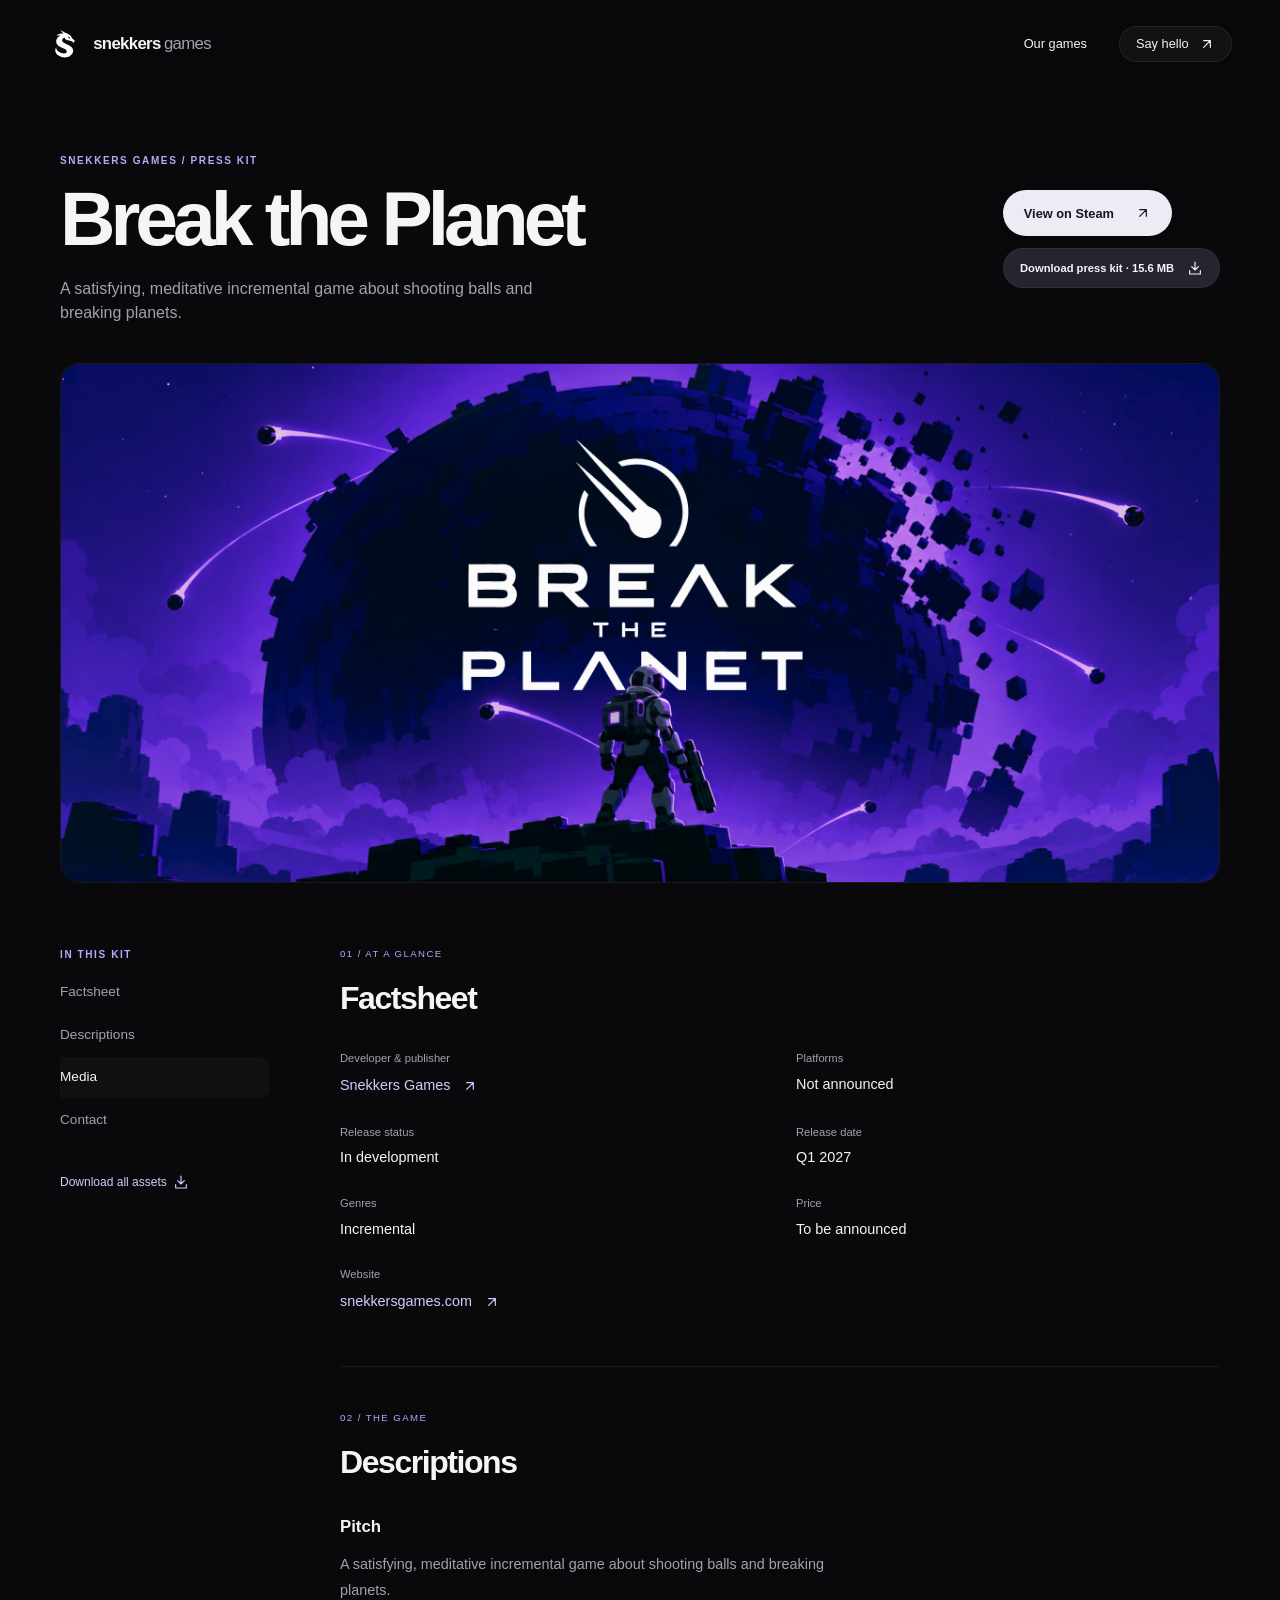
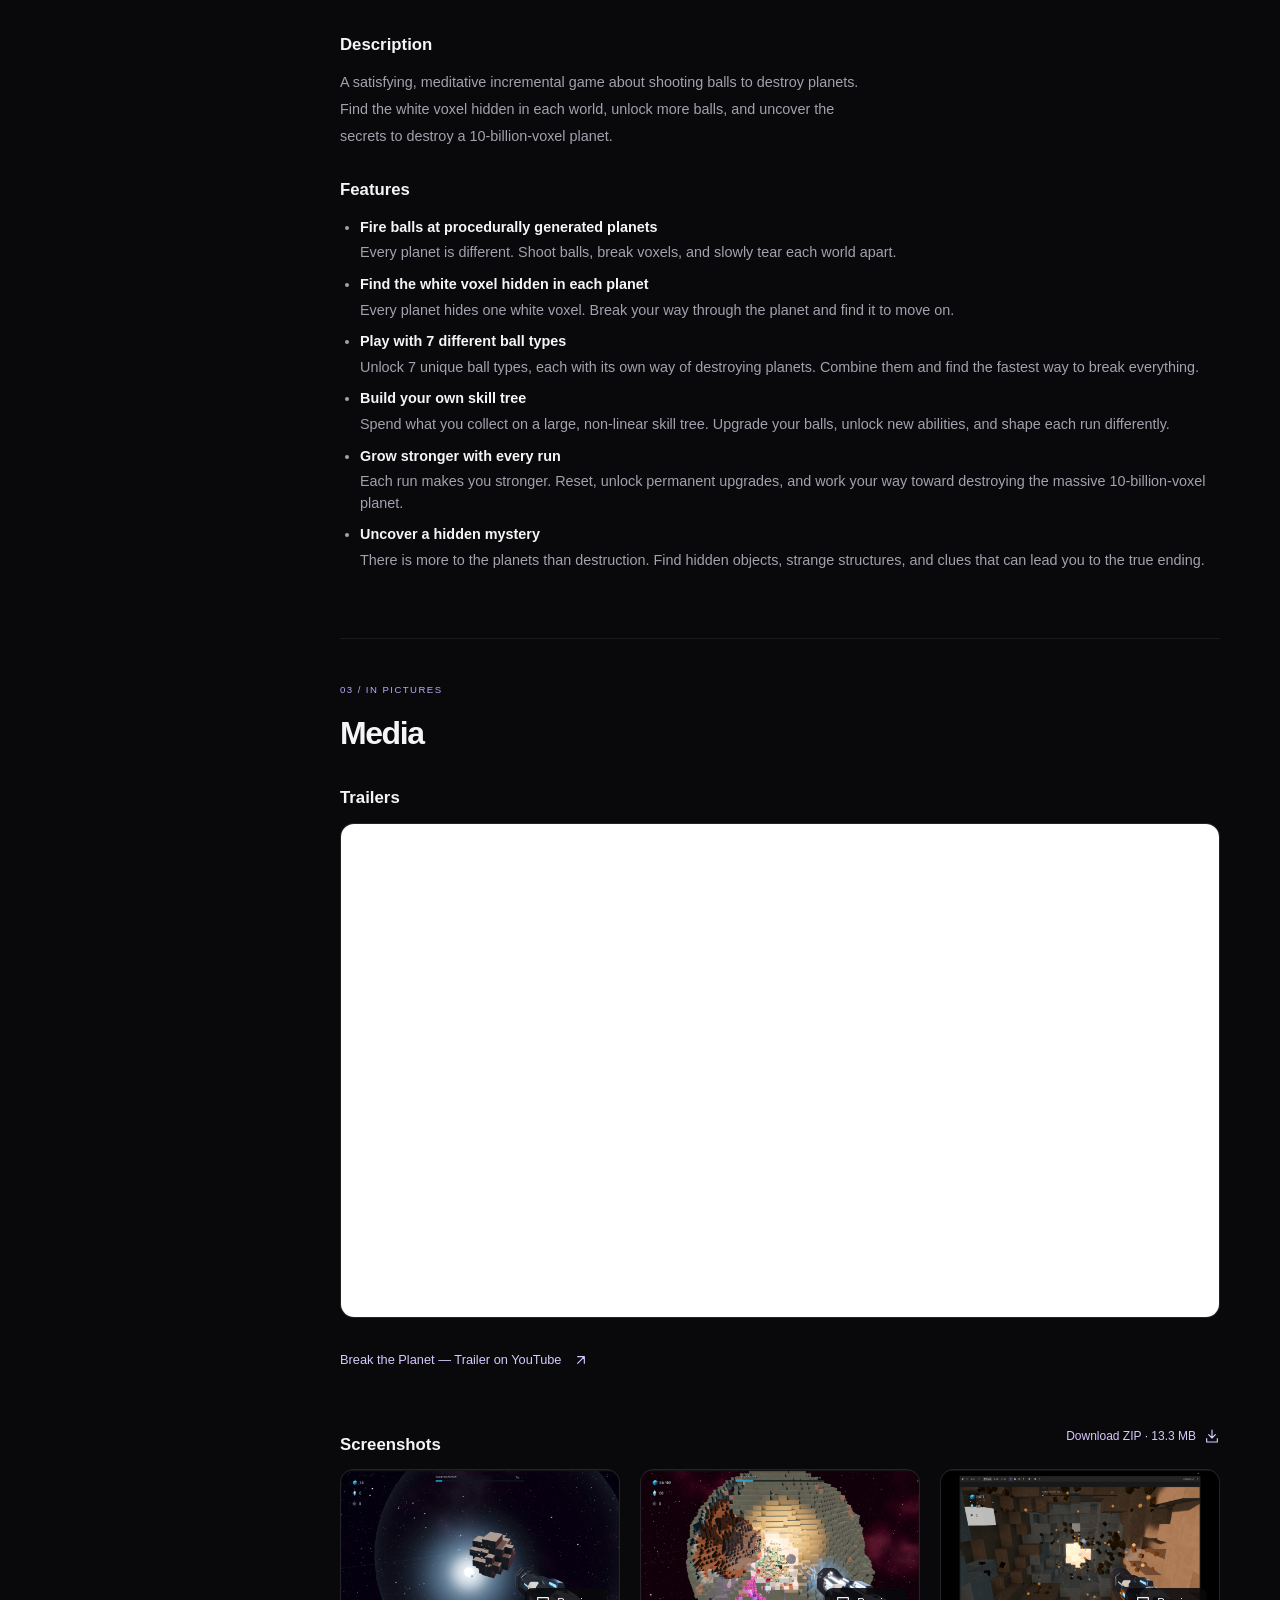
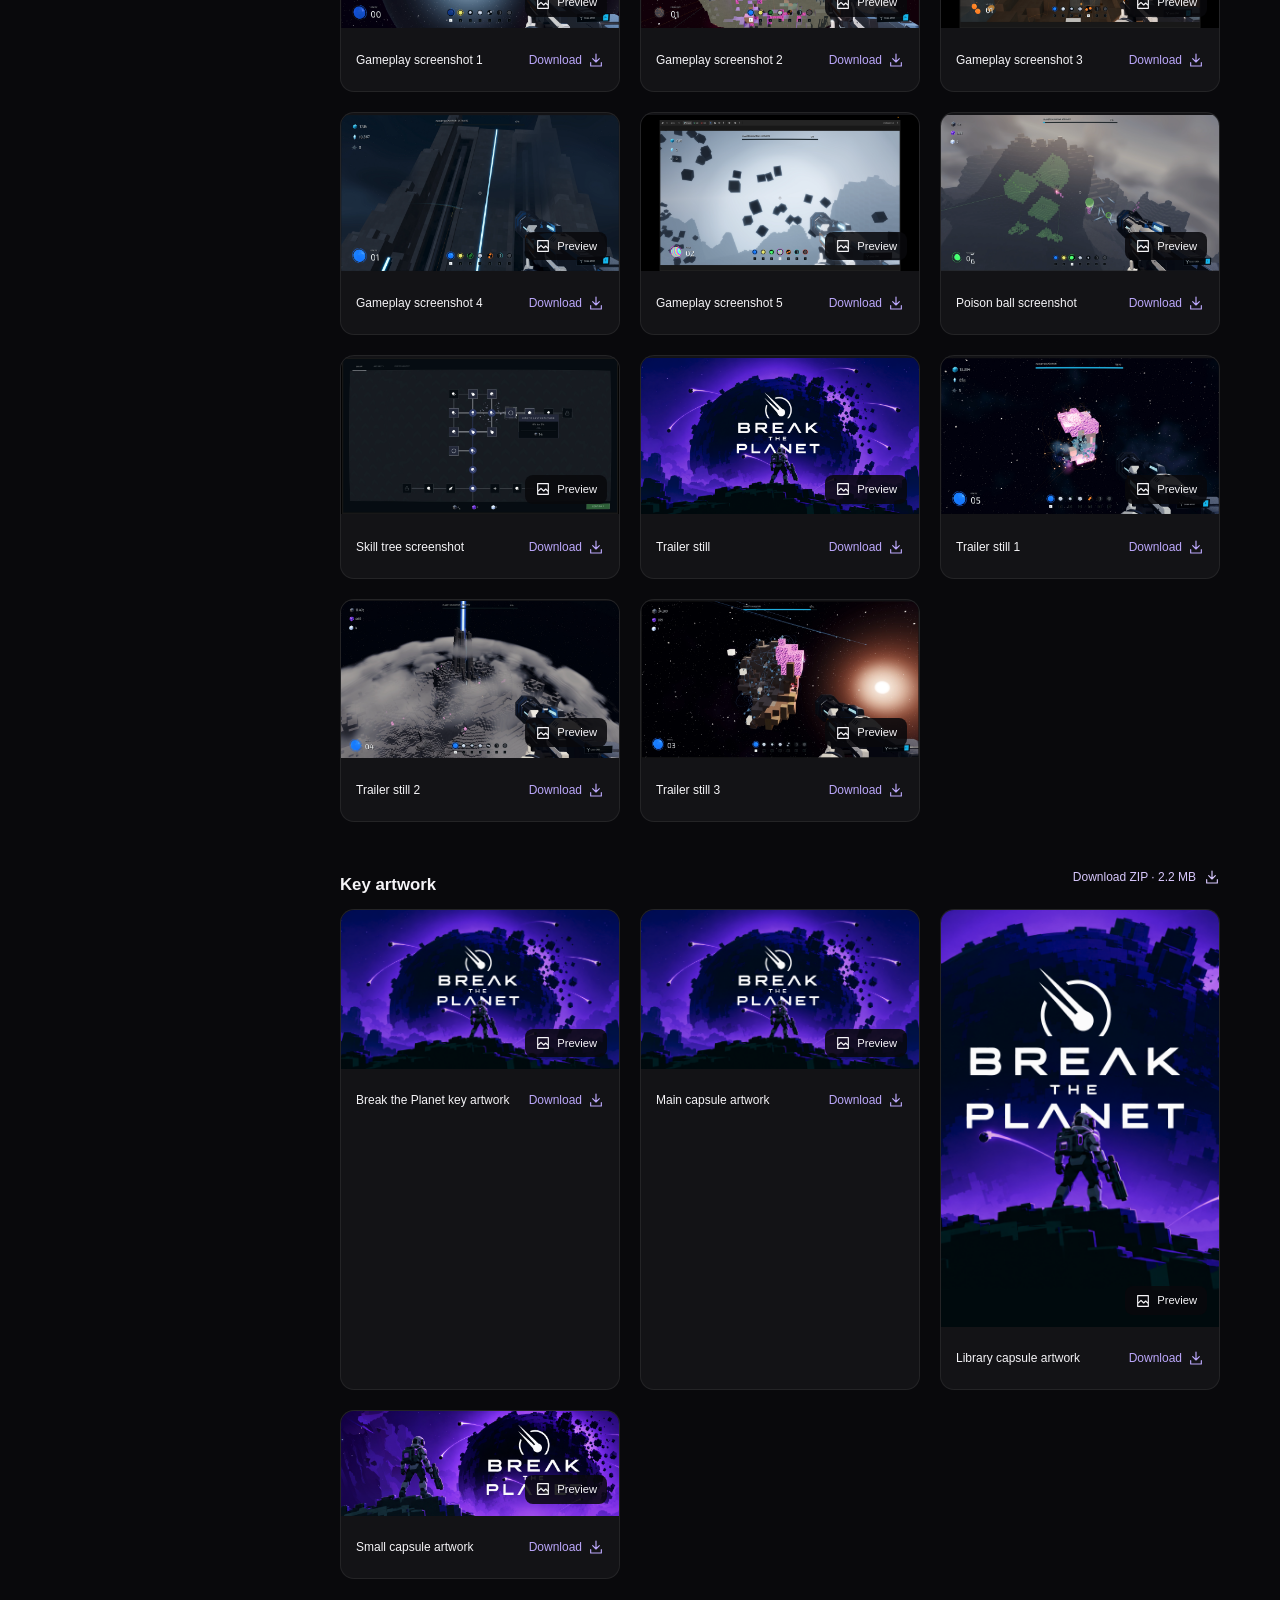
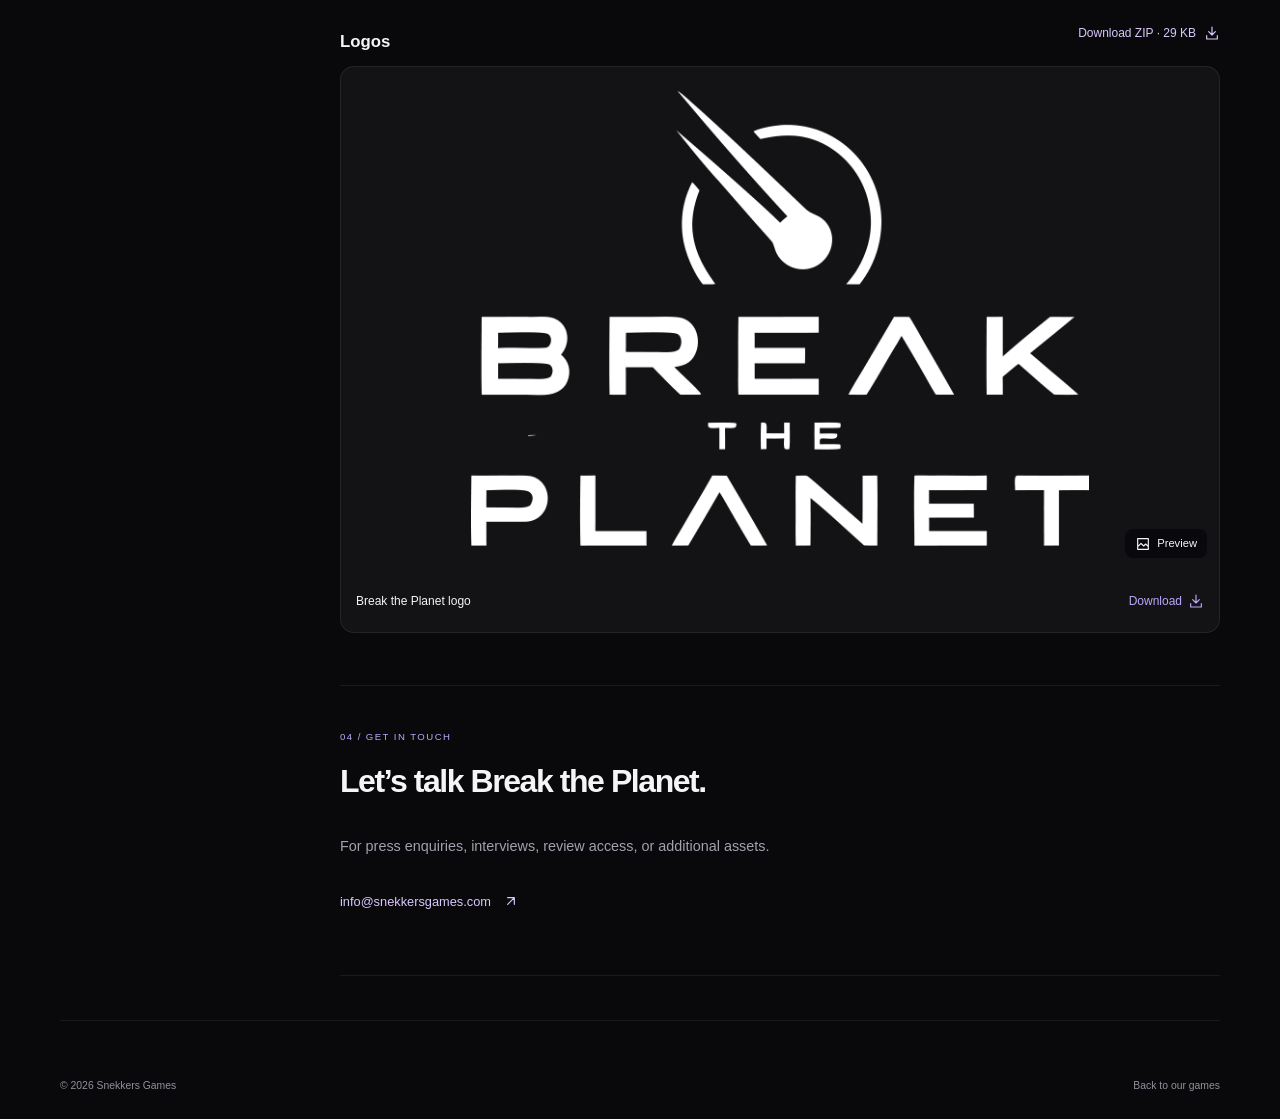
==== commit 02961bd8: "updt" ====
--- a/press-kit/break-the-planet/index.html
+++ b/press-kit/break-the-planet/index.html
@@ -2,12 +2,12 @@
 <html lang="en"><head><meta charset="utf-8"/><meta name="viewport" content="width=device-width, initial-scale=1"/><meta name="color-scheme" content="dark"/><meta name="theme-color" content="#09090c"/>
 <title>Break the Planet Press Kit — Snekkers Games</title><meta name="description" content="Official Break the Planet press kit: game information, artwork, downloads, and press contact."/><link rel="canonical" href="https://snekkersgames.com/press-kit/break-the-planet/"/><meta property="og:title" content="Break the Planet — Press Kit"/><meta property="og:image" content="https://snekkersgames.com/assets/break-the-planet.png"/><meta property="og:type" content="website"/><link rel="icon" href="../../assets/favicon.svg" type="image/svg+xml"/><link rel="stylesheet" href="../../styles.css"/><link rel="stylesheet" href="../press-kit.css"/><script src="../press-kit.js" defer></script></head>
 <body><a class="skip-link" href="#main">Skip to content</a><header class="site-header"><div class="header-inner"><a class="brand" href="../../index.html" aria-label="Snekkers Games home"><img class="brand-symbol" src="../../assets/logo.svg" alt="" width="34" height="34" /><span>snekkers<span class="brand-light">games</span></span></a><nav aria-label="Main navigation"><a href="../../index.html#games">Our games</a><a class="contact-link" href="mailto:info@snekkersgames.com">Say hello <svg class="icon" viewBox="0 0 24 24" fill="none" stroke="currentColor" stroke-width="1.75" stroke-linecap="round" stroke-linejoin="round" aria-hidden="true" focusable="false"><path d="M7 17 17 7M7 7h10v10"/></svg></a></nav></div></header>
-<main id="main" class="container press-main"><div class="press-intro"><div><p class="eyebrow section-eyebrow">SNEKKERS GAMES / PRESS KIT</p><h1>Break the Planet</h1><p class="press-deck">A satisfying, meditative incremental game about shooting balls and breaking planets.</p></div><div class="press-actions"><a class="button game-button" href="press-assets.zip" download>Download press kit · 15.6 MB <svg class="icon" viewBox="0 0 24 24" fill="none" stroke="currentColor" stroke-width="1.75" stroke-linecap="round" stroke-linejoin="round" aria-hidden="true" focusable="false"><path d="M12 3v12m-5-5 5 5 5-5M4 16v5h16v-5"/></svg></a></div></div>
+<main id="main" class="container press-main"><div class="press-intro"><div><p class="eyebrow section-eyebrow">SNEKKERS GAMES / PRESS KIT</p><h1>Break the Planet</h1><p class="press-deck">A satisfying, meditative incremental game about shooting balls and breaking planets.</p></div><div class="press-actions"><a class="button primary-button" href="https://store.steampowered.com/app/5252690/Break_the_Planet">View on Steam <svg class="icon" viewBox="0 0 24 24" fill="none" stroke="currentColor" stroke-width="1.75" stroke-linecap="round" stroke-linejoin="round" aria-hidden="true" focusable="false"><path d="M7 17 17 7M7 7h10v10"/></svg></a><a class="button game-button" href="press-assets.zip" download>Download press kit · 15.6 MB <svg class="icon" viewBox="0 0 24 24" fill="none" stroke="currentColor" stroke-width="1.75" stroke-linecap="round" stroke-linejoin="round" aria-hidden="true" focusable="false"><path d="M12 3v12m-5-5 5 5 5-5M4 16v5h16v-5"/></svg></a></div></div>
 <img class="press-cover" src="../../assets/break-the-planet.png" alt="Break the Planet artwork: an astronaut faces a vast crumbling planet illuminated by violet meteors." width="1232" height="706" fetchpriority="high"/>
 <div class="press-layout"><aside class="press-sidebar"><p class="eyebrow section-eyebrow">IN THIS KIT</p><nav aria-label="Press kit sections"><a href="#factsheet">Factsheet</a><a href="#descriptions">Descriptions</a><a href="#media">Media</a><a href="#contact">Contact</a></nav><a class="text-link" href="press-assets.zip" download>Download all assets <svg class="icon" viewBox="0 0 24 24" fill="none" stroke="currentColor" stroke-width="1.75" stroke-linecap="round" stroke-linejoin="round" aria-hidden="true" focusable="false"><path d="M12 3v12m-5-5 5 5 5-5M4 16v5h16v-5"/></svg></a></aside><div class="press-content">
 <section id="factsheet"><p class="section-number">01 / AT A GLANCE</p><h2>Factsheet</h2><dl class="facts-grid"><div><dt>Developer &amp; publisher</dt><dd><a class="text-link" href="../../index.html">Snekkers Games <svg class="icon" viewBox="0 0 24 24" fill="none" stroke="currentColor" stroke-width="1.75" stroke-linecap="round" stroke-linejoin="round" aria-hidden="true" focusable="false"><path d="M7 17 17 7M7 7h10v10"/></svg></a></dd></div><div><dt>Platforms</dt><dd>Not announced</dd></div><div><dt>Release status</dt><dd>In development</dd></div><div><dt>Release date</dt><dd>Q1 2027</dd></div><div><dt>Genres</dt><dd>Incremental</dd></div><div><dt>Price</dt><dd>To be announced</dd></div><div><dt>Website</dt><dd><a class="text-link" href="https://snekkersgames.com/">snekkersgames.com <svg class="icon" viewBox="0 0 24 24" fill="none" stroke="currentColor" stroke-width="1.75" stroke-linecap="round" stroke-linejoin="round" aria-hidden="true" focusable="false"><path d="M7 17 17 7M7 7h10v10"/></svg></a></dd></div></dl></section>
 <section id="descriptions"><p class="section-number">02 / THE GAME</p><h2>Descriptions</h2><h3>Pitch</h3><p>A satisfying, meditative incremental game about shooting balls and breaking planets.</p><h3>Description</h3><p>A satisfying, meditative incremental game about shooting balls to destroy planets. Find the white voxel hidden in each world, unlock more balls, and uncover the secrets to destroy a 10-billion-voxel planet.</p><h3>Features</h3><ul class="feature-list"><li><strong>Fire balls at procedurally generated planets</strong><span>Every planet is different. Shoot balls, break voxels, and slowly tear each world apart.</span></li><li><strong>Find the white voxel hidden in each planet</strong><span>Every planet hides one white voxel. Break your way through the planet and find it to move on.</span></li><li><strong>Play with 7 different ball types</strong><span>Unlock 7 unique ball types, each with its own way of destroying planets. Combine them and find the fastest way to break everything.</span></li><li><strong>Build your own skill tree</strong><span>Spend what you collect on a large, non-linear skill tree. Upgrade your balls, unlock new abilities, and shape each run differently.</span></li><li><strong>Grow stronger with every run</strong><span>Each run makes you stronger. Reset, unlock permanent upgrades, and work your way toward destroying the massive 10-billion-voxel planet.</span></li><li><strong>Uncover a hidden mystery</strong><span>There is more to the planets than destruction. Find hidden objects, strange structures, and clues that can lead you to the true ending.</span></li></ul></section>
-<section id="media"><p class="section-number">03 / IN PICTURES</p><h2>Media</h2><h3>Trailers</h3><p class="unannounced">No public trailers yet.</p><div class="asset-heading"><h3>Screenshots</h3><a class="text-link" href="screenshots.zip" download>Download ZIP · 13.3 MB <svg class="icon" viewBox="0 0 24 24" fill="none" stroke="currentColor" stroke-width="1.75" stroke-linecap="round" stroke-linejoin="round" aria-hidden="true" focusable="false"><path d="M12 3v12m-5-5 5 5 5-5M4 16v5h16v-5"/></svg></a></div><div class="asset-grid asset-grid-screenshots"><figure class="press-asset"><a class="asset-preview" href="../../assets/press/break-the-planet/break the planet_1.1.1.png" data-preview aria-label="Preview Gameplay screenshot 1"><img src="../../assets/press/break-the-planet/break the planet_1.1.1.png" alt="Break the Planet gameplay screenshot 1" loading="lazy"/><span class="preview-hint"><svg class="icon" viewBox="0 0 24 24" fill="none" stroke="currentColor" stroke-width="1.75" stroke-linecap="round" stroke-linejoin="round" aria-hidden="true" focusable="false"><path d="M4 4h16v16H4zM4 16l5-5 4 4 3-3 4 4"/></svg> Preview</span></a><figcaption><span>Gameplay screenshot 1</span><a class="asset-download" href="../../assets/press/break-the-planet/break the planet_1.1.1.png" download>Download <svg class="icon" viewBox="0 0 24 24" fill="none" stroke="currentColor" stroke-width="1.75" stroke-linecap="round" stroke-linejoin="round" aria-hidden="true" focusable="false"><path d="M12 3v12m-5-5 5 5 5-5M4 16v5h16v-5"/></svg></a></figcaption></figure><figure class="press-asset"><a class="asset-preview" href="../../assets/press/break-the-planet/break the planet_1.5.1.png" data-preview aria-label="Preview Gameplay screenshot 2"><img src="../../assets/press/break-the-planet/break the planet_1.5.1.png" alt="Break the Planet gameplay screenshot 2" loading="lazy"/><span class="preview-hint"><svg class="icon" viewBox="0 0 24 24" fill="none" stroke="currentColor" stroke-width="1.75" stroke-linecap="round" stroke-linejoin="round" aria-hidden="true" focusable="false"><path d="M4 4h16v16H4zM4 16l5-5 4 4 3-3 4 4"/></svg> Preview</span></a><figcaption><span>Gameplay screenshot 2</span><a class="asset-download" href="../../assets/press/break-the-planet/break the planet_1.5.1.png" download>Download <svg class="icon" viewBox="0 0 24 24" fill="none" stroke="currentColor" stroke-width="1.75" stroke-linecap="round" stroke-linejoin="round" aria-hidden="true" focusable="false"><path d="M12 3v12m-5-5 5 5 5-5M4 16v5h16v-5"/></svg></a></figcaption></figure><figure class="press-asset"><a class="asset-preview" href="../../assets/press/break-the-planet/break the planet_1.6.1.png" data-preview aria-label="Preview Gameplay screenshot 3"><img src="../../assets/press/break-the-planet/break the planet_1.6.1.png" alt="Break the Planet gameplay screenshot 3" loading="lazy"/><span class="preview-hint"><svg class="icon" viewBox="0 0 24 24" fill="none" stroke="currentColor" stroke-width="1.75" stroke-linecap="round" stroke-linejoin="round" aria-hidden="true" focusable="false"><path d="M4 4h16v16H4zM4 16l5-5 4 4 3-3 4 4"/></svg> Preview</span></a><figcaption><span>Gameplay screenshot 3</span><a class="asset-download" href="../../assets/press/break-the-planet/break the planet_1.6.1.png" download>Download <svg class="icon" viewBox="0 0 24 24" fill="none" stroke="currentColor" stroke-width="1.75" stroke-linecap="round" stroke-linejoin="round" aria-hidden="true" focusable="false"><path d="M12 3v12m-5-5 5 5 5-5M4 16v5h16v-5"/></svg></a></figcaption></figure><figure class="press-asset"><a class="asset-preview" href="../../assets/press/break-the-planet/break the planet_1.9.1.png" data-preview aria-label="Preview Gameplay screenshot 4"><img src="../../assets/press/break-the-planet/break the planet_1.9.1.png" alt="Break the Planet gameplay screenshot 4" loading="lazy"/><span class="preview-hint"><svg class="icon" viewBox="0 0 24 24" fill="none" stroke="currentColor" stroke-width="1.75" stroke-linecap="round" stroke-linejoin="round" aria-hidden="true" focusable="false"><path d="M4 4h16v16H4zM4 16l5-5 4 4 3-3 4 4"/></svg> Preview</span></a><figcaption><span>Gameplay screenshot 4</span><a class="asset-download" href="../../assets/press/break-the-planet/break the planet_1.9.1.png" download>Download <svg class="icon" viewBox="0 0 24 24" fill="none" stroke="currentColor" stroke-width="1.75" stroke-linecap="round" stroke-linejoin="round" aria-hidden="true" focusable="false"><path d="M12 3v12m-5-5 5 5 5-5M4 16v5h16v-5"/></svg></a></figcaption></figure><figure class="press-asset"><a class="asset-preview" href="../../assets/press/break-the-planet/break the planet_1.11.1.png" data-preview aria-label="Preview Gameplay screenshot 5"><img src="../../assets/press/break-the-planet/break the planet_1.11.1.png" alt="Break the Planet gameplay screenshot 5" loading="lazy"/><span class="preview-hint"><svg class="icon" viewBox="0 0 24 24" fill="none" stroke="currentColor" stroke-width="1.75" stroke-linecap="round" stroke-linejoin="round" aria-hidden="true" focusable="false"><path d="M4 4h16v16H4zM4 16l5-5 4 4 3-3 4 4"/></svg> Preview</span></a><figcaption><span>Gameplay screenshot 5</span><a class="asset-download" href="../../assets/press/break-the-planet/break the planet_1.11.1.png" download>Download <svg class="icon" viewBox="0 0 24 24" fill="none" stroke="currentColor" stroke-width="1.75" stroke-linecap="round" stroke-linejoin="round" aria-hidden="true" focusable="false"><path d="M12 3v12m-5-5 5 5 5-5M4 16v5h16v-5"/></svg></a></figcaption></figure><figure class="press-asset"><a class="asset-preview" href="../../assets/press/break-the-planet/poison.png" data-preview aria-label="Preview Poison ball screenshot"><img src="../../assets/press/break-the-planet/poison.png" alt="Poison ball effect in Break the Planet" loading="lazy"/><span class="preview-hint"><svg class="icon" viewBox="0 0 24 24" fill="none" stroke="currentColor" stroke-width="1.75" stroke-linecap="round" stroke-linejoin="round" aria-hidden="true" focusable="false"><path d="M4 4h16v16H4zM4 16l5-5 4 4 3-3 4 4"/></svg> Preview</span></a><figcaption><span>Poison ball screenshot</span><a class="asset-download" href="../../assets/press/break-the-planet/poison.png" download>Download <svg class="icon" viewBox="0 0 24 24" fill="none" stroke="currentColor" stroke-width="1.75" stroke-linecap="round" stroke-linejoin="round" aria-hidden="true" focusable="false"><path d="M12 3v12m-5-5 5 5 5-5M4 16v5h16v-5"/></svg></a></figcaption></figure><figure class="press-asset"><a class="asset-preview" href="../../assets/press/break-the-planet/skilltree.png" data-preview aria-label="Preview Skill tree screenshot"><img src="../../assets/press/break-the-planet/skilltree.png" alt="Break the Planet skill tree" loading="lazy"/><span class="preview-hint"><svg class="icon" viewBox="0 0 24 24" fill="none" stroke="currentColor" stroke-width="1.75" stroke-linecap="round" stroke-linejoin="round" aria-hidden="true" focusable="false"><path d="M4 4h16v16H4zM4 16l5-5 4 4 3-3 4 4"/></svg> Preview</span></a><figcaption><span>Skill tree screenshot</span><a class="asset-download" href="../../assets/press/break-the-planet/skilltree.png" download>Download <svg class="icon" viewBox="0 0 24 24" fill="none" stroke="currentColor" stroke-width="1.75" stroke-linecap="round" stroke-linejoin="round" aria-hidden="true" focusable="false"><path d="M12 3v12m-5-5 5 5 5-5M4 16v5h16v-5"/></svg></a></figcaption></figure><figure class="press-asset"><a class="asset-preview" href="../../assets/press/break-the-planet/trailer.png" data-preview aria-label="Preview Trailer still"><img src="../../assets/press/break-the-planet/trailer.png" alt="Break the Planet trailer still" loading="lazy"/><span class="preview-hint"><svg class="icon" viewBox="0 0 24 24" fill="none" stroke="currentColor" stroke-width="1.75" stroke-linecap="round" stroke-linejoin="round" aria-hidden="true" focusable="false"><path d="M4 4h16v16H4zM4 16l5-5 4 4 3-3 4 4"/></svg> Preview</span></a><figcaption><span>Trailer still</span><a class="asset-download" href="../../assets/press/break-the-planet/trailer.png" download>Download <svg class="icon" viewBox="0 0 24 24" fill="none" stroke="currentColor" stroke-width="1.75" stroke-linecap="round" stroke-linejoin="round" aria-hidden="true" focusable="false"><path d="M12 3v12m-5-5 5 5 5-5M4 16v5h16v-5"/></svg></a></figcaption></figure><figure class="press-asset"><a class="asset-preview" href="../../assets/press/break-the-planet/Break the Planet - Trailer 1_00_00_23_15.jpg" data-preview aria-label="Preview Trailer still 1"><img src="../../assets/press/break-the-planet/Break the Planet - Trailer 1_00_00_23_15.jpg" alt="Break the Planet trailer still 1" loading="lazy"/><span class="preview-hint"><svg class="icon" viewBox="0 0 24 24" fill="none" stroke="currentColor" stroke-width="1.75" stroke-linecap="round" stroke-linejoin="round" aria-hidden="true" focusable="false"><path d="M4 4h16v16H4zM4 16l5-5 4 4 3-3 4 4"/></svg> Preview</span></a><figcaption><span>Trailer still 1</span><a class="asset-download" href="../../assets/press/break-the-planet/Break the Planet - Trailer 1_00_00_23_15.jpg" download>Download <svg class="icon" viewBox="0 0 24 24" fill="none" stroke="currentColor" stroke-width="1.75" stroke-linecap="round" stroke-linejoin="round" aria-hidden="true" focusable="false"><path d="M12 3v12m-5-5 5 5 5-5M4 16v5h16v-5"/></svg></a></figcaption></figure><figure class="press-asset"><a class="asset-preview" href="../../assets/press/break-the-planet/Break the Planet - Trailer 1_00_00_34_20.png" data-preview aria-label="Preview Trailer still 2"><img src="../../assets/press/break-the-planet/Break the Planet - Trailer 1_00_00_34_20.png" alt="Break the Planet trailer still 2" loading="lazy"/><span class="preview-hint"><svg class="icon" viewBox="0 0 24 24" fill="none" stroke="currentColor" stroke-width="1.75" stroke-linecap="round" stroke-linejoin="round" aria-hidden="true" focusable="false"><path d="M4 4h16v16H4zM4 16l5-5 4 4 3-3 4 4"/></svg> Preview</span></a><figcaption><span>Trailer still 2</span><a class="asset-download" href="../../assets/press/break-the-planet/Break the Planet - Trailer 1_00_00_34_20.png" download>Download <svg class="icon" viewBox="0 0 24 24" fill="none" stroke="currentColor" stroke-width="1.75" stroke-linecap="round" stroke-linejoin="round" aria-hidden="true" focusable="false"><path d="M12 3v12m-5-5 5 5 5-5M4 16v5h16v-5"/></svg></a></figcaption></figure><figure class="press-asset"><a class="asset-preview" href="../../assets/press/break-the-planet/Break the Planet - Trailer 1_00_01_09_11.png" data-preview aria-label="Preview Trailer still 3"><img src="../../assets/press/break-the-planet/Break the Planet - Trailer 1_00_01_09_11.png" alt="Break the Planet trailer still 3" loading="lazy"/><span class="preview-hint"><svg class="icon" viewBox="0 0 24 24" fill="none" stroke="currentColor" stroke-width="1.75" stroke-linecap="round" stroke-linejoin="round" aria-hidden="true" focusable="false"><path d="M4 4h16v16H4zM4 16l5-5 4 4 3-3 4 4"/></svg> Preview</span></a><figcaption><span>Trailer still 3</span><a class="asset-download" href="../../assets/press/break-the-planet/Break the Planet - Trailer 1_00_01_09_11.png" download>Download <svg class="icon" viewBox="0 0 24 24" fill="none" stroke="currentColor" stroke-width="1.75" stroke-linecap="round" stroke-linejoin="round" aria-hidden="true" focusable="false"><path d="M12 3v12m-5-5 5 5 5-5M4 16v5h16v-5"/></svg></a></figcaption></figure></div><div class="asset-heading"><h3>Key artwork</h3><a class="text-link" href="artwork.zip" download>Download ZIP · 2.2 MB <svg class="icon" viewBox="0 0 24 24" fill="none" stroke="currentColor" stroke-width="1.75" stroke-linecap="round" stroke-linejoin="round" aria-hidden="true" focusable="false"><path d="M12 3v12m-5-5 5 5 5-5M4 16v5h16v-5"/></svg></a></div><div class="asset-grid asset-grid-artwork"><figure class="press-asset"><a class="asset-preview" href="../../assets/break-the-planet.png" data-preview aria-label="Preview Break the Planet key artwork"><img src="../../assets/break-the-planet.png" alt="Break the Planet artwork: an astronaut faces a vast crumbling planet illuminated by violet meteors." loading="lazy"/><span class="preview-hint"><svg class="icon" viewBox="0 0 24 24" fill="none" stroke="currentColor" stroke-width="1.75" stroke-linecap="round" stroke-linejoin="round" aria-hidden="true" focusable="false"><path d="M4 4h16v16H4zM4 16l5-5 4 4 3-3 4 4"/></svg> Preview</span></a><figcaption><span>Break the Planet key artwork</span><a class="asset-download" href="../../assets/break-the-planet.png" download>Download <svg class="icon" viewBox="0 0 24 24" fill="none" stroke="currentColor" stroke-width="1.75" stroke-linecap="round" stroke-linejoin="round" aria-hidden="true" focusable="false"><path d="M12 3v12m-5-5 5 5 5-5M4 16v5h16v-5"/></svg></a></figcaption></figure><figure class="press-asset"><a class="asset-preview" href="../../assets/press/break-the-planet/main-capsule.png" data-preview aria-label="Preview Main capsule artwork"><img src="../../assets/press/break-the-planet/main-capsule.png" alt="Break the Planet main capsule artwork" loading="lazy"/><span class="preview-hint"><svg class="icon" viewBox="0 0 24 24" fill="none" stroke="currentColor" stroke-width="1.75" stroke-linecap="round" stroke-linejoin="round" aria-hidden="true" focusable="false"><path d="M4 4h16v16H4zM4 16l5-5 4 4 3-3 4 4"/></svg> Preview</span></a><figcaption><span>Main capsule artwork</span><a class="asset-download" href="../../assets/press/break-the-planet/main-capsule.png" download>Download <svg class="icon" viewBox="0 0 24 24" fill="none" stroke="currentColor" stroke-width="1.75" stroke-linecap="round" stroke-linejoin="round" aria-hidden="true" focusable="false"><path d="M12 3v12m-5-5 5 5 5-5M4 16v5h16v-5"/></svg></a></figcaption></figure><figure class="press-asset"><a class="asset-preview" href="../../assets/press/break-the-planet/library-capsule.png" data-preview aria-label="Preview Library capsule artwork"><img src="../../assets/press/break-the-planet/library-capsule.png" alt="Break the Planet vertical library artwork" loading="lazy"/><span class="preview-hint"><svg class="icon" viewBox="0 0 24 24" fill="none" stroke="currentColor" stroke-width="1.75" stroke-linecap="round" stroke-linejoin="round" aria-hidden="true" focusable="false"><path d="M4 4h16v16H4zM4 16l5-5 4 4 3-3 4 4"/></svg> Preview</span></a><figcaption><span>Library capsule artwork</span><a class="asset-download" href="../../assets/press/break-the-planet/library-capsule.png" download>Download <svg class="icon" viewBox="0 0 24 24" fill="none" stroke="currentColor" stroke-width="1.75" stroke-linecap="round" stroke-linejoin="round" aria-hidden="true" focusable="false"><path d="M12 3v12m-5-5 5 5 5-5M4 16v5h16v-5"/></svg></a></figcaption></figure><figure class="press-asset"><a class="asset-preview" href="../../assets/press/break-the-planet/small-capsule.png" data-preview aria-label="Preview Small capsule artwork"><img src="../../assets/press/break-the-planet/small-capsule.png" alt="Break the Planet small capsule artwork" loading="lazy"/><span class="preview-hint"><svg class="icon" viewBox="0 0 24 24" fill="none" stroke="currentColor" stroke-width="1.75" stroke-linecap="round" stroke-linejoin="round" aria-hidden="true" focusable="false"><path d="M4 4h16v16H4zM4 16l5-5 4 4 3-3 4 4"/></svg> Preview</span></a><figcaption><span>Small capsule artwork</span><a class="asset-download" href="../../assets/press/break-the-planet/small-capsule.png" download>Download <svg class="icon" viewBox="0 0 24 24" fill="none" stroke="currentColor" stroke-width="1.75" stroke-linecap="round" stroke-linejoin="round" aria-hidden="true" focusable="false"><path d="M12 3v12m-5-5 5 5 5-5M4 16v5h16v-5"/></svg></a></figcaption></figure></div><div class="asset-heading"><h3>Logos</h3><a class="text-link" href="logos.zip" download>Download ZIP · 29 KB <svg class="icon" viewBox="0 0 24 24" fill="none" stroke="currentColor" stroke-width="1.75" stroke-linecap="round" stroke-linejoin="round" aria-hidden="true" focusable="false"><path d="M12 3v12m-5-5 5 5 5-5M4 16v5h16v-5"/></svg></a></div><div class="asset-grid asset-grid-logos"><figure class="press-asset"><a class="asset-preview" href="../../assets/press/break-the-planet/library-logo.png" data-preview aria-label="Preview Break the Planet logo"><img src="../../assets/press/break-the-planet/library-logo.png" alt="Break the Planet game logo" loading="lazy"/><span class="preview-hint"><svg class="icon" viewBox="0 0 24 24" fill="none" stroke="currentColor" stroke-width="1.75" stroke-linecap="round" stroke-linejoin="round" aria-hidden="true" focusable="false"><path d="M4 4h16v16H4zM4 16l5-5 4 4 3-3 4 4"/></svg> Preview</span></a><figcaption><span>Break the Planet logo</span><a class="asset-download" href="../../assets/press/break-the-planet/library-logo.png" download>Download <svg class="icon" viewBox="0 0 24 24" fill="none" stroke="currentColor" stroke-width="1.75" stroke-linecap="round" stroke-linejoin="round" aria-hidden="true" focusable="false"><path d="M12 3v12m-5-5 5 5 5-5M4 16v5h16v-5"/></svg></a></figcaption></figure></div></section>
+<section id="media"><p class="section-number">03 / IN PICTURES</p><h2>Media</h2><h3>Trailers</h3><div class="trailer-embed"><iframe src="https://www.youtube-nocookie.com/embed/JMhZYXJIytg?start=0" title="Break the Planet — Trailer" width="560" height="315" loading="lazy" referrerpolicy="strict-origin-when-cross-origin" allow="accelerometer; autoplay; clipboard-write; encrypted-media; gyroscope; picture-in-picture; web-share" allowfullscreen></iframe></div><p><a class="text-link" href="https://www.youtube.com/watch?v=JMhZYXJIytg">Break the Planet — Trailer on YouTube <svg class="icon" viewBox="0 0 24 24" fill="none" stroke="currentColor" stroke-width="1.75" stroke-linecap="round" stroke-linejoin="round" aria-hidden="true" focusable="false"><path d="M7 17 17 7M7 7h10v10"/></svg></a></p><div class="asset-heading"><h3>Screenshots</h3><a class="text-link" href="screenshots.zip" download>Download ZIP · 13.3 MB <svg class="icon" viewBox="0 0 24 24" fill="none" stroke="currentColor" stroke-width="1.75" stroke-linecap="round" stroke-linejoin="round" aria-hidden="true" focusable="false"><path d="M12 3v12m-5-5 5 5 5-5M4 16v5h16v-5"/></svg></a></div><div class="asset-grid asset-grid-screenshots"><figure class="press-asset"><a class="asset-preview" href="../../assets/press/break-the-planet/break the planet_1.1.1.png" data-preview aria-label="Preview Gameplay screenshot 1"><img src="../../assets/press/break-the-planet/break the planet_1.1.1.png" alt="Break the Planet gameplay screenshot 1" loading="lazy"/><span class="preview-hint"><svg class="icon" viewBox="0 0 24 24" fill="none" stroke="currentColor" stroke-width="1.75" stroke-linecap="round" stroke-linejoin="round" aria-hidden="true" focusable="false"><path d="M4 4h16v16H4zM4 16l5-5 4 4 3-3 4 4"/></svg> Preview</span></a><figcaption><span>Gameplay screenshot 1</span><a class="asset-download" href="../../assets/press/break-the-planet/break the planet_1.1.1.png" download>Download <svg class="icon" viewBox="0 0 24 24" fill="none" stroke="currentColor" stroke-width="1.75" stroke-linecap="round" stroke-linejoin="round" aria-hidden="true" focusable="false"><path d="M12 3v12m-5-5 5 5 5-5M4 16v5h16v-5"/></svg></a></figcaption></figure><figure class="press-asset"><a class="asset-preview" href="../../assets/press/break-the-planet/break the planet_1.5.1.png" data-preview aria-label="Preview Gameplay screenshot 2"><img src="../../assets/press/break-the-planet/break the planet_1.5.1.png" alt="Break the Planet gameplay screenshot 2" loading="lazy"/><span class="preview-hint"><svg class="icon" viewBox="0 0 24 24" fill="none" stroke="currentColor" stroke-width="1.75" stroke-linecap="round" stroke-linejoin="round" aria-hidden="true" focusable="false"><path d="M4 4h16v16H4zM4 16l5-5 4 4 3-3 4 4"/></svg> Preview</span></a><figcaption><span>Gameplay screenshot 2</span><a class="asset-download" href="../../assets/press/break-the-planet/break the planet_1.5.1.png" download>Download <svg class="icon" viewBox="0 0 24 24" fill="none" stroke="currentColor" stroke-width="1.75" stroke-linecap="round" stroke-linejoin="round" aria-hidden="true" focusable="false"><path d="M12 3v12m-5-5 5 5 5-5M4 16v5h16v-5"/></svg></a></figcaption></figure><figure class="press-asset"><a class="asset-preview" href="../../assets/press/break-the-planet/break the planet_1.6.1.png" data-preview aria-label="Preview Gameplay screenshot 3"><img src="../../assets/press/break-the-planet/break the planet_1.6.1.png" alt="Break the Planet gameplay screenshot 3" loading="lazy"/><span class="preview-hint"><svg class="icon" viewBox="0 0 24 24" fill="none" stroke="currentColor" stroke-width="1.75" stroke-linecap="round" stroke-linejoin="round" aria-hidden="true" focusable="false"><path d="M4 4h16v16H4zM4 16l5-5 4 4 3-3 4 4"/></svg> Preview</span></a><figcaption><span>Gameplay screenshot 3</span><a class="asset-download" href="../../assets/press/break-the-planet/break the planet_1.6.1.png" download>Download <svg class="icon" viewBox="0 0 24 24" fill="none" stroke="currentColor" stroke-width="1.75" stroke-linecap="round" stroke-linejoin="round" aria-hidden="true" focusable="false"><path d="M12 3v12m-5-5 5 5 5-5M4 16v5h16v-5"/></svg></a></figcaption></figure><figure class="press-asset"><a class="asset-preview" href="../../assets/press/break-the-planet/break the planet_1.9.1.png" data-preview aria-label="Preview Gameplay screenshot 4"><img src="../../assets/press/break-the-planet/break the planet_1.9.1.png" alt="Break the Planet gameplay screenshot 4" loading="lazy"/><span class="preview-hint"><svg class="icon" viewBox="0 0 24 24" fill="none" stroke="currentColor" stroke-width="1.75" stroke-linecap="round" stroke-linejoin="round" aria-hidden="true" focusable="false"><path d="M4 4h16v16H4zM4 16l5-5 4 4 3-3 4 4"/></svg> Preview</span></a><figcaption><span>Gameplay screenshot 4</span><a class="asset-download" href="../../assets/press/break-the-planet/break the planet_1.9.1.png" download>Download <svg class="icon" viewBox="0 0 24 24" fill="none" stroke="currentColor" stroke-width="1.75" stroke-linecap="round" stroke-linejoin="round" aria-hidden="true" focusable="false"><path d="M12 3v12m-5-5 5 5 5-5M4 16v5h16v-5"/></svg></a></figcaption></figure><figure class="press-asset"><a class="asset-preview" href="../../assets/press/break-the-planet/break the planet_1.11.1.png" data-preview aria-label="Preview Gameplay screenshot 5"><img src="../../assets/press/break-the-planet/break the planet_1.11.1.png" alt="Break the Planet gameplay screenshot 5" loading="lazy"/><span class="preview-hint"><svg class="icon" viewBox="0 0 24 24" fill="none" stroke="currentColor" stroke-width="1.75" stroke-linecap="round" stroke-linejoin="round" aria-hidden="true" focusable="false"><path d="M4 4h16v16H4zM4 16l5-5 4 4 3-3 4 4"/></svg> Preview</span></a><figcaption><span>Gameplay screenshot 5</span><a class="asset-download" href="../../assets/press/break-the-planet/break the planet_1.11.1.png" download>Download <svg class="icon" viewBox="0 0 24 24" fill="none" stroke="currentColor" stroke-width="1.75" stroke-linecap="round" stroke-linejoin="round" aria-hidden="true" focusable="false"><path d="M12 3v12m-5-5 5 5 5-5M4 16v5h16v-5"/></svg></a></figcaption></figure><figure class="press-asset"><a class="asset-preview" href="../../assets/press/break-the-planet/poison.png" data-preview aria-label="Preview Poison ball screenshot"><img src="../../assets/press/break-the-planet/poison.png" alt="Poison ball effect in Break the Planet" loading="lazy"/><span class="preview-hint"><svg class="icon" viewBox="0 0 24 24" fill="none" stroke="currentColor" stroke-width="1.75" stroke-linecap="round" stroke-linejoin="round" aria-hidden="true" focusable="false"><path d="M4 4h16v16H4zM4 16l5-5 4 4 3-3 4 4"/></svg> Preview</span></a><figcaption><span>Poison ball screenshot</span><a class="asset-download" href="../../assets/press/break-the-planet/poison.png" download>Download <svg class="icon" viewBox="0 0 24 24" fill="none" stroke="currentColor" stroke-width="1.75" stroke-linecap="round" stroke-linejoin="round" aria-hidden="true" focusable="false"><path d="M12 3v12m-5-5 5 5 5-5M4 16v5h16v-5"/></svg></a></figcaption></figure><figure class="press-asset"><a class="asset-preview" href="../../assets/press/break-the-planet/skilltree.png" data-preview aria-label="Preview Skill tree screenshot"><img src="../../assets/press/break-the-planet/skilltree.png" alt="Break the Planet skill tree" loading="lazy"/><span class="preview-hint"><svg class="icon" viewBox="0 0 24 24" fill="none" stroke="currentColor" stroke-width="1.75" stroke-linecap="round" stroke-linejoin="round" aria-hidden="true" focusable="false"><path d="M4 4h16v16H4zM4 16l5-5 4 4 3-3 4 4"/></svg> Preview</span></a><figcaption><span>Skill tree screenshot</span><a class="asset-download" href="../../assets/press/break-the-planet/skilltree.png" download>Download <svg class="icon" viewBox="0 0 24 24" fill="none" stroke="currentColor" stroke-width="1.75" stroke-linecap="round" stroke-linejoin="round" aria-hidden="true" focusable="false"><path d="M12 3v12m-5-5 5 5 5-5M4 16v5h16v-5"/></svg></a></figcaption></figure><figure class="press-asset"><a class="asset-preview" href="../../assets/press/break-the-planet/trailer.png" data-preview aria-label="Preview Trailer still"><img src="../../assets/press/break-the-planet/trailer.png" alt="Break the Planet trailer still" loading="lazy"/><span class="preview-hint"><svg class="icon" viewBox="0 0 24 24" fill="none" stroke="currentColor" stroke-width="1.75" stroke-linecap="round" stroke-linejoin="round" aria-hidden="true" focusable="false"><path d="M4 4h16v16H4zM4 16l5-5 4 4 3-3 4 4"/></svg> Preview</span></a><figcaption><span>Trailer still</span><a class="asset-download" href="../../assets/press/break-the-planet/trailer.png" download>Download <svg class="icon" viewBox="0 0 24 24" fill="none" stroke="currentColor" stroke-width="1.75" stroke-linecap="round" stroke-linejoin="round" aria-hidden="true" focusable="false"><path d="M12 3v12m-5-5 5 5 5-5M4 16v5h16v-5"/></svg></a></figcaption></figure><figure class="press-asset"><a class="asset-preview" href="../../assets/press/break-the-planet/Break the Planet - Trailer 1_00_00_23_15.jpg" data-preview aria-label="Preview Trailer still 1"><img src="../../assets/press/break-the-planet/Break the Planet - Trailer 1_00_00_23_15.jpg" alt="Break the Planet trailer still 1" loading="lazy"/><span class="preview-hint"><svg class="icon" viewBox="0 0 24 24" fill="none" stroke="currentColor" stroke-width="1.75" stroke-linecap="round" stroke-linejoin="round" aria-hidden="true" focusable="false"><path d="M4 4h16v16H4zM4 16l5-5 4 4 3-3 4 4"/></svg> Preview</span></a><figcaption><span>Trailer still 1</span><a class="asset-download" href="../../assets/press/break-the-planet/Break the Planet - Trailer 1_00_00_23_15.jpg" download>Download <svg class="icon" viewBox="0 0 24 24" fill="none" stroke="currentColor" stroke-width="1.75" stroke-linecap="round" stroke-linejoin="round" aria-hidden="true" focusable="false"><path d="M12 3v12m-5-5 5 5 5-5M4 16v5h16v-5"/></svg></a></figcaption></figure><figure class="press-asset"><a class="asset-preview" href="../../assets/press/break-the-planet/Break the Planet - Trailer 1_00_00_34_20.png" data-preview aria-label="Preview Trailer still 2"><img src="../../assets/press/break-the-planet/Break the Planet - Trailer 1_00_00_34_20.png" alt="Break the Planet trailer still 2" loading="lazy"/><span class="preview-hint"><svg class="icon" viewBox="0 0 24 24" fill="none" stroke="currentColor" stroke-width="1.75" stroke-linecap="round" stroke-linejoin="round" aria-hidden="true" focusable="false"><path d="M4 4h16v16H4zM4 16l5-5 4 4 3-3 4 4"/></svg> Preview</span></a><figcaption><span>Trailer still 2</span><a class="asset-download" href="../../assets/press/break-the-planet/Break the Planet - Trailer 1_00_00_34_20.png" download>Download <svg class="icon" viewBox="0 0 24 24" fill="none" stroke="currentColor" stroke-width="1.75" stroke-linecap="round" stroke-linejoin="round" aria-hidden="true" focusable="false"><path d="M12 3v12m-5-5 5 5 5-5M4 16v5h16v-5"/></svg></a></figcaption></figure><figure class="press-asset"><a class="asset-preview" href="../../assets/press/break-the-planet/Break the Planet - Trailer 1_00_01_09_11.png" data-preview aria-label="Preview Trailer still 3"><img src="../../assets/press/break-the-planet/Break the Planet - Trailer 1_00_01_09_11.png" alt="Break the Planet trailer still 3" loading="lazy"/><span class="preview-hint"><svg class="icon" viewBox="0 0 24 24" fill="none" stroke="currentColor" stroke-width="1.75" stroke-linecap="round" stroke-linejoin="round" aria-hidden="true" focusable="false"><path d="M4 4h16v16H4zM4 16l5-5 4 4 3-3 4 4"/></svg> Preview</span></a><figcaption><span>Trailer still 3</span><a class="asset-download" href="../../assets/press/break-the-planet/Break the Planet - Trailer 1_00_01_09_11.png" download>Download <svg class="icon" viewBox="0 0 24 24" fill="none" stroke="currentColor" stroke-width="1.75" stroke-linecap="round" stroke-linejoin="round" aria-hidden="true" focusable="false"><path d="M12 3v12m-5-5 5 5 5-5M4 16v5h16v-5"/></svg></a></figcaption></figure></div><div class="asset-heading"><h3>Key artwork</h3><a class="text-link" href="artwork.zip" download>Download ZIP · 2.2 MB <svg class="icon" viewBox="0 0 24 24" fill="none" stroke="currentColor" stroke-width="1.75" stroke-linecap="round" stroke-linejoin="round" aria-hidden="true" focusable="false"><path d="M12 3v12m-5-5 5 5 5-5M4 16v5h16v-5"/></svg></a></div><div class="asset-grid asset-grid-artwork"><figure class="press-asset"><a class="asset-preview" href="../../assets/break-the-planet.png" data-preview aria-label="Preview Break the Planet key artwork"><img src="../../assets/break-the-planet.png" alt="Break the Planet artwork: an astronaut faces a vast crumbling planet illuminated by violet meteors." loading="lazy"/><span class="preview-hint"><svg class="icon" viewBox="0 0 24 24" fill="none" stroke="currentColor" stroke-width="1.75" stroke-linecap="round" stroke-linejoin="round" aria-hidden="true" focusable="false"><path d="M4 4h16v16H4zM4 16l5-5 4 4 3-3 4 4"/></svg> Preview</span></a><figcaption><span>Break the Planet key artwork</span><a class="asset-download" href="../../assets/break-the-planet.png" download>Download <svg class="icon" viewBox="0 0 24 24" fill="none" stroke="currentColor" stroke-width="1.75" stroke-linecap="round" stroke-linejoin="round" aria-hidden="true" focusable="false"><path d="M12 3v12m-5-5 5 5 5-5M4 16v5h16v-5"/></svg></a></figcaption></figure><figure class="press-asset"><a class="asset-preview" href="../../assets/press/break-the-planet/main-capsule.png" data-preview aria-label="Preview Main capsule artwork"><img src="../../assets/press/break-the-planet/main-capsule.png" alt="Break the Planet main capsule artwork" loading="lazy"/><span class="preview-hint"><svg class="icon" viewBox="0 0 24 24" fill="none" stroke="currentColor" stroke-width="1.75" stroke-linecap="round" stroke-linejoin="round" aria-hidden="true" focusable="false"><path d="M4 4h16v16H4zM4 16l5-5 4 4 3-3 4 4"/></svg> Preview</span></a><figcaption><span>Main capsule artwork</span><a class="asset-download" href="../../assets/press/break-the-planet/main-capsule.png" download>Download <svg class="icon" viewBox="0 0 24 24" fill="none" stroke="currentColor" stroke-width="1.75" stroke-linecap="round" stroke-linejoin="round" aria-hidden="true" focusable="false"><path d="M12 3v12m-5-5 5 5 5-5M4 16v5h16v-5"/></svg></a></figcaption></figure><figure class="press-asset"><a class="asset-preview" href="../../assets/press/break-the-planet/library-capsule.png" data-preview aria-label="Preview Library capsule artwork"><img src="../../assets/press/break-the-planet/library-capsule.png" alt="Break the Planet vertical library artwork" loading="lazy"/><span class="preview-hint"><svg class="icon" viewBox="0 0 24 24" fill="none" stroke="currentColor" stroke-width="1.75" stroke-linecap="round" stroke-linejoin="round" aria-hidden="true" focusable="false"><path d="M4 4h16v16H4zM4 16l5-5 4 4 3-3 4 4"/></svg> Preview</span></a><figcaption><span>Library capsule artwork</span><a class="asset-download" href="../../assets/press/break-the-planet/library-capsule.png" download>Download <svg class="icon" viewBox="0 0 24 24" fill="none" stroke="currentColor" stroke-width="1.75" stroke-linecap="round" stroke-linejoin="round" aria-hidden="true" focusable="false"><path d="M12 3v12m-5-5 5 5 5-5M4 16v5h16v-5"/></svg></a></figcaption></figure><figure class="press-asset"><a class="asset-preview" href="../../assets/press/break-the-planet/small-capsule.png" data-preview aria-label="Preview Small capsule artwork"><img src="../../assets/press/break-the-planet/small-capsule.png" alt="Break the Planet small capsule artwork" loading="lazy"/><span class="preview-hint"><svg class="icon" viewBox="0 0 24 24" fill="none" stroke="currentColor" stroke-width="1.75" stroke-linecap="round" stroke-linejoin="round" aria-hidden="true" focusable="false"><path d="M4 4h16v16H4zM4 16l5-5 4 4 3-3 4 4"/></svg> Preview</span></a><figcaption><span>Small capsule artwork</span><a class="asset-download" href="../../assets/press/break-the-planet/small-capsule.png" download>Download <svg class="icon" viewBox="0 0 24 24" fill="none" stroke="currentColor" stroke-width="1.75" stroke-linecap="round" stroke-linejoin="round" aria-hidden="true" focusable="false"><path d="M12 3v12m-5-5 5 5 5-5M4 16v5h16v-5"/></svg></a></figcaption></figure></div><div class="asset-heading"><h3>Logos</h3><a class="text-link" href="logos.zip" download>Download ZIP · 29 KB <svg class="icon" viewBox="0 0 24 24" fill="none" stroke="currentColor" stroke-width="1.75" stroke-linecap="round" stroke-linejoin="round" aria-hidden="true" focusable="false"><path d="M12 3v12m-5-5 5 5 5-5M4 16v5h16v-5"/></svg></a></div><div class="asset-grid asset-grid-logos"><figure class="press-asset"><a class="asset-preview" href="../../assets/press/break-the-planet/library-logo.png" data-preview aria-label="Preview Break the Planet logo"><img src="../../assets/press/break-the-planet/library-logo.png" alt="Break the Planet game logo" loading="lazy"/><span class="preview-hint"><svg class="icon" viewBox="0 0 24 24" fill="none" stroke="currentColor" stroke-width="1.75" stroke-linecap="round" stroke-linejoin="round" aria-hidden="true" focusable="false"><path d="M4 4h16v16H4zM4 16l5-5 4 4 3-3 4 4"/></svg> Preview</span></a><figcaption><span>Break the Planet logo</span><a class="asset-download" href="../../assets/press/break-the-planet/library-logo.png" download>Download <svg class="icon" viewBox="0 0 24 24" fill="none" stroke="currentColor" stroke-width="1.75" stroke-linecap="round" stroke-linejoin="round" aria-hidden="true" focusable="false"><path d="M12 3v12m-5-5 5 5 5-5M4 16v5h16v-5"/></svg></a></figcaption></figure></div></section>
 <section id="contact" class="press-contact"><p class="section-number">04 / GET IN TOUCH</p><h2>Let’s talk Break the Planet.</h2><p>For press enquiries, interviews, review access, or additional assets.</p><a class="text-link" href="mailto:info@snekkersgames.com">info@snekkersgames.com <svg class="icon" viewBox="0 0 24 24" fill="none" stroke="currentColor" stroke-width="1.75" stroke-linecap="round" stroke-linejoin="round" aria-hidden="true" focusable="false"><path d="M7 17 17 7M7 7h10v10"/></svg></a></section>
 </div></div></main><footer class="site-footer container"><div class="footer-bottom"><p>© 2026 Snekkers Games</p><a href="../../index.html">Back to our games</a></div></footer>
 <dialog class="image-dialog" aria-label="Image preview"><form method="dialog"><button class="preview-close" aria-label="Close image preview"><svg class="icon" viewBox="0 0 24 24" fill="none" stroke="currentColor" stroke-width="1.75" stroke-linecap="round" stroke-linejoin="round" aria-hidden="true" focusable="false"><path d="m6 6 12 12M6 18 18 6"/></svg></button></form><img alt=""/><a class="button game-button" download>Download original <svg class="icon" viewBox="0 0 24 24" fill="none" stroke="currentColor" stroke-width="1.75" stroke-linecap="round" stroke-linejoin="round" aria-hidden="true" focusable="false"><path d="M12 3v12m-5-5 5 5 5-5M4 16v5h16v-5"/></svg></a></dialog>
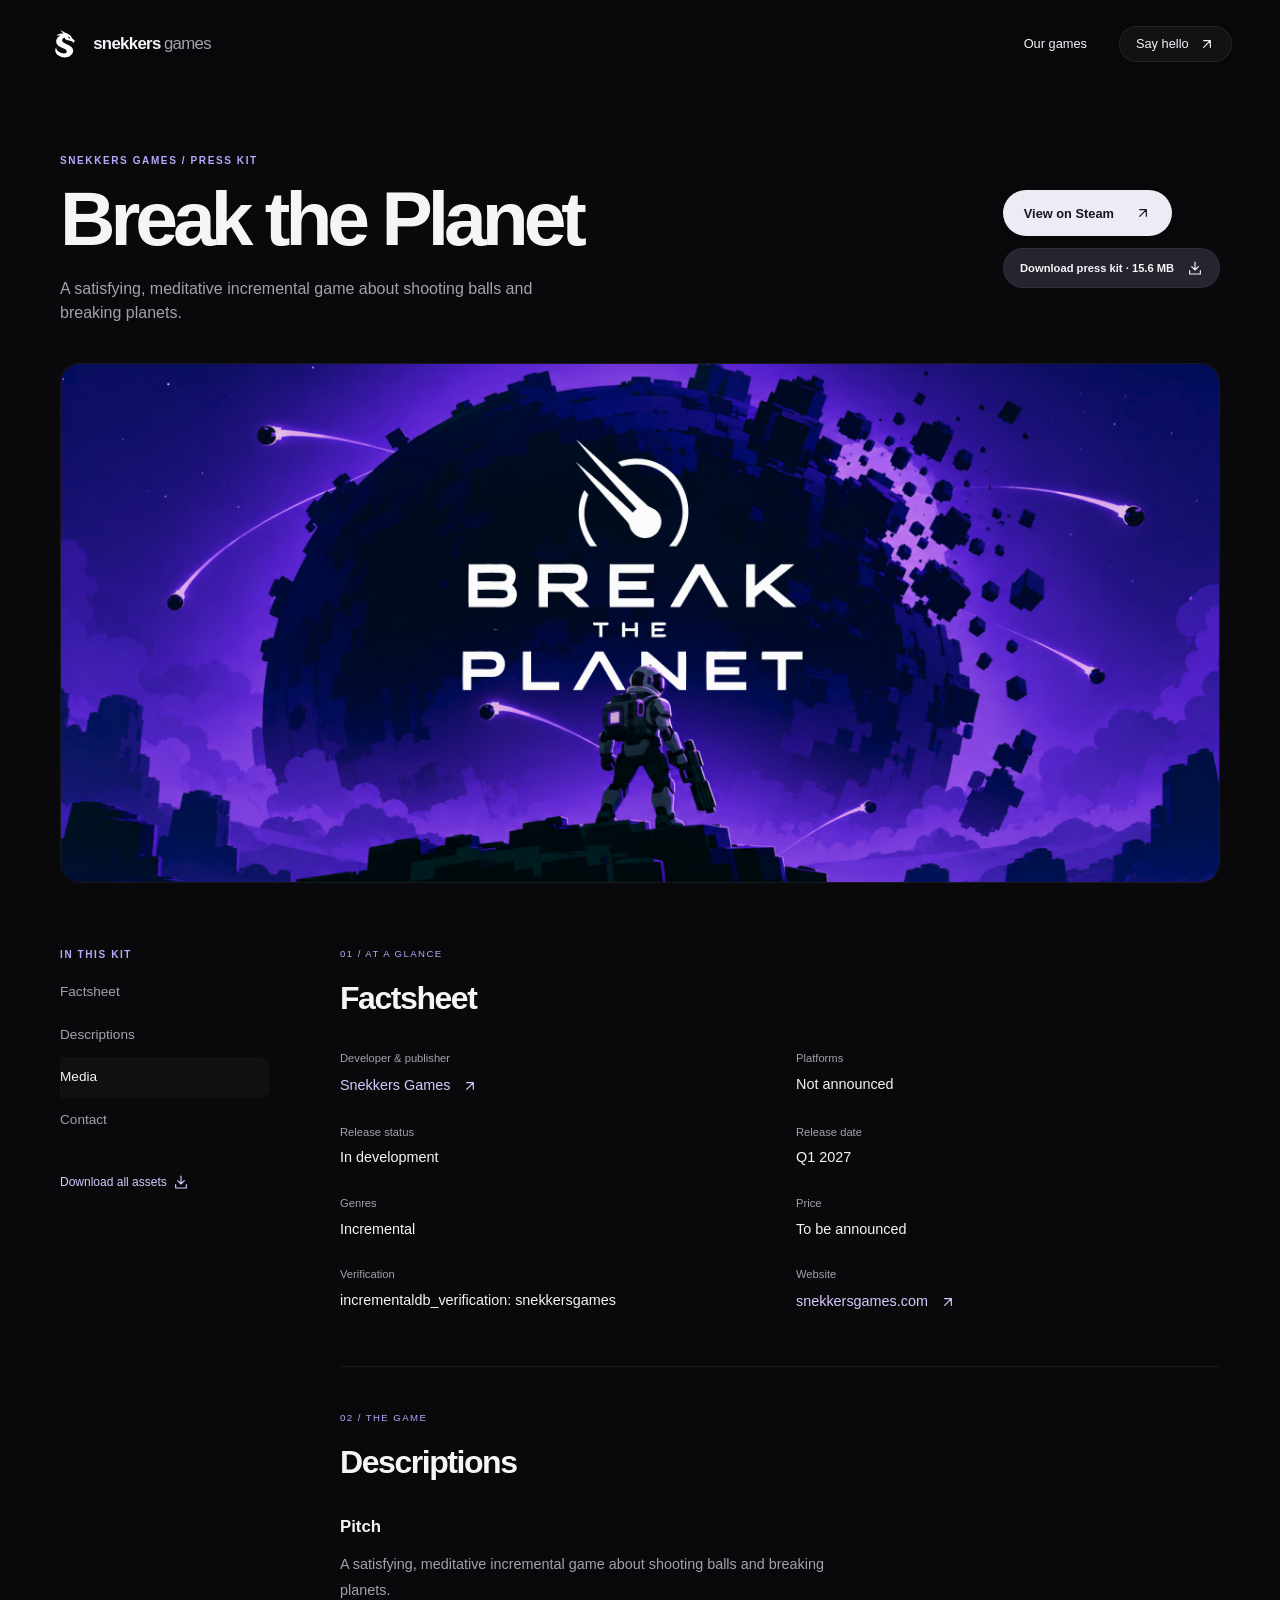
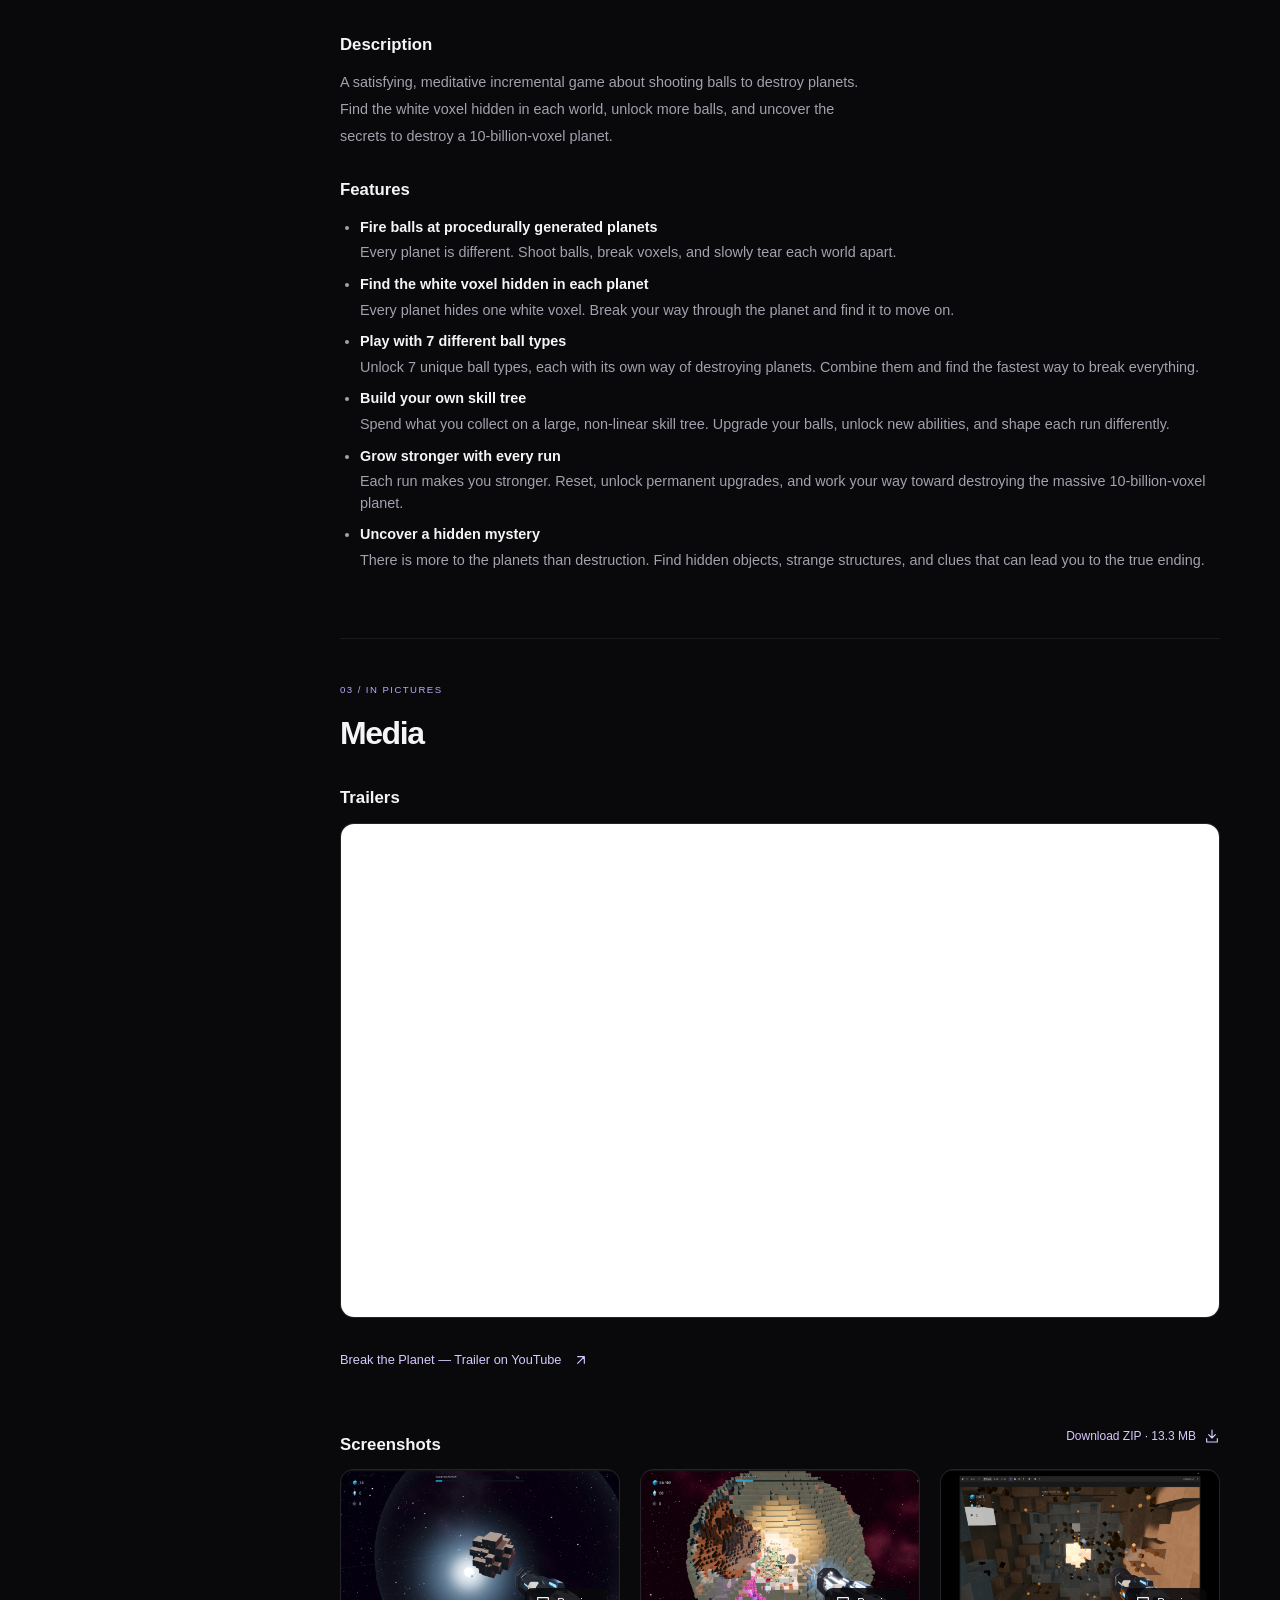
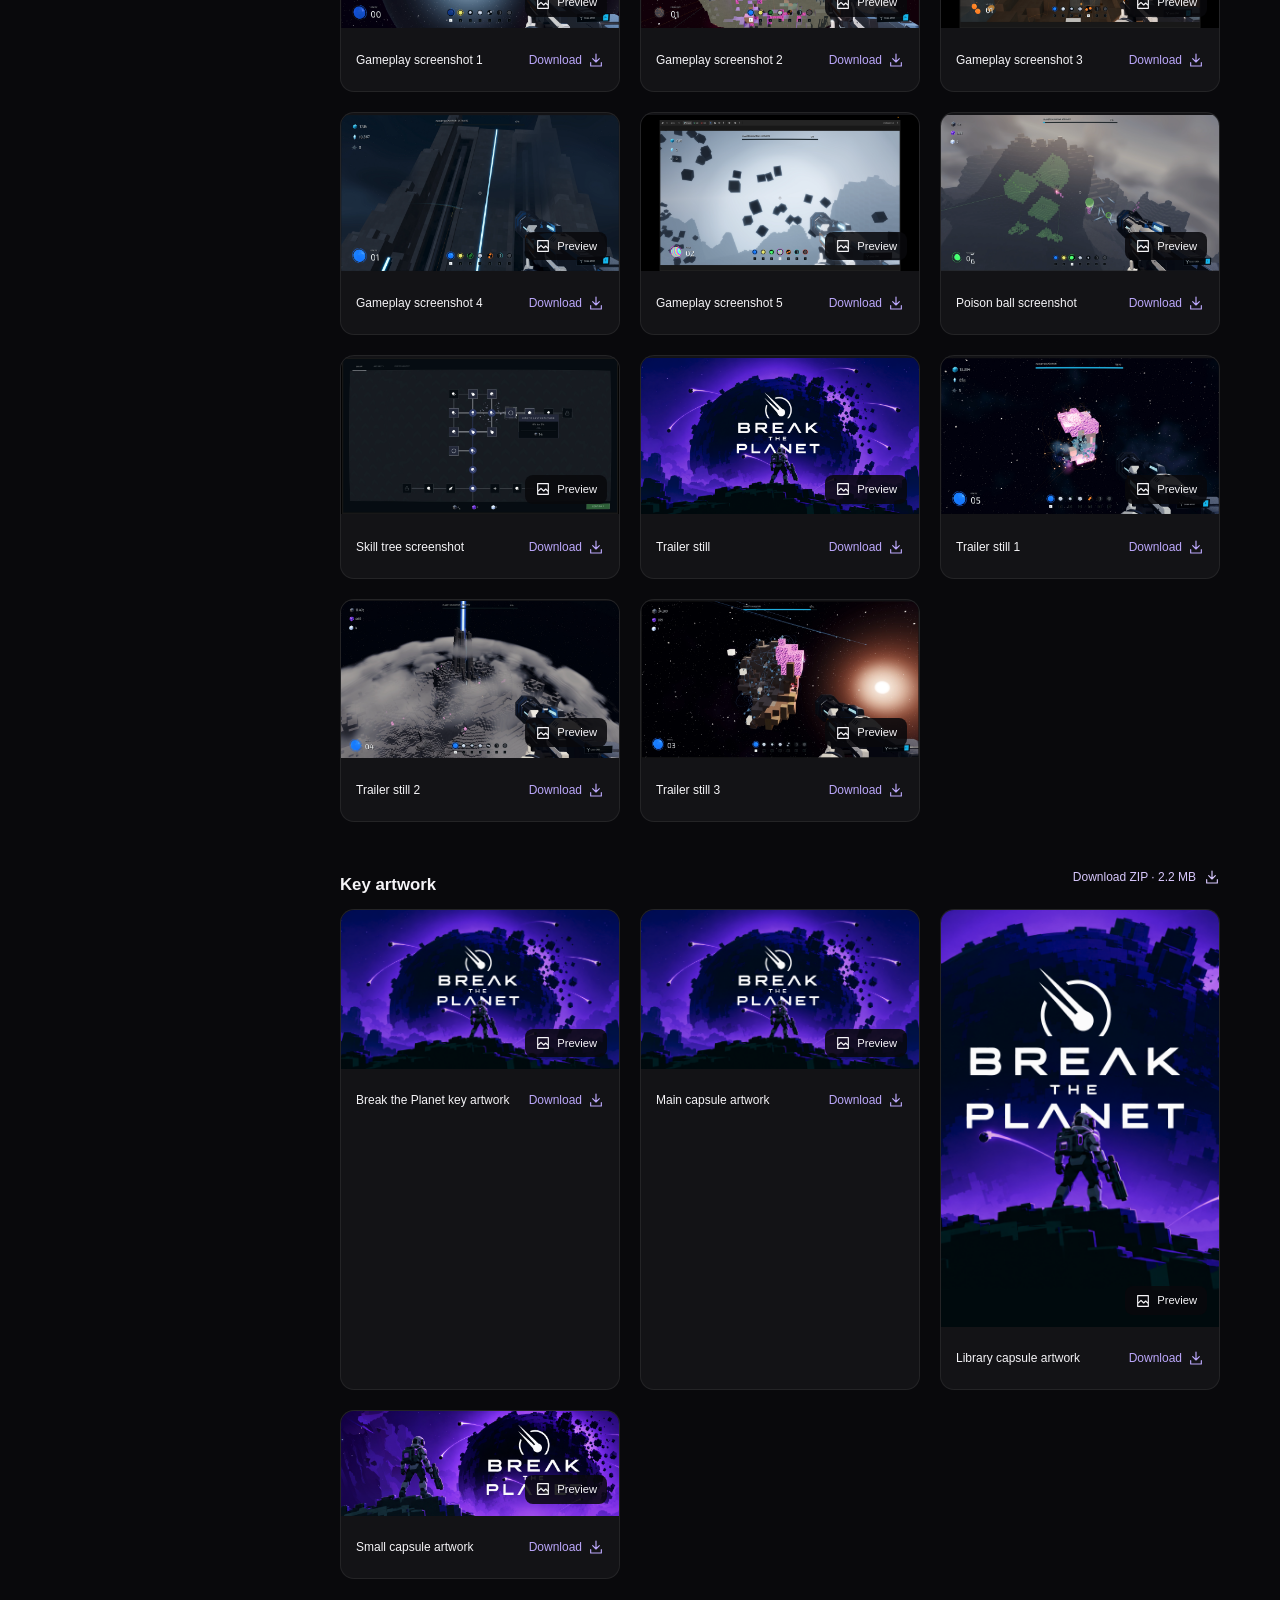
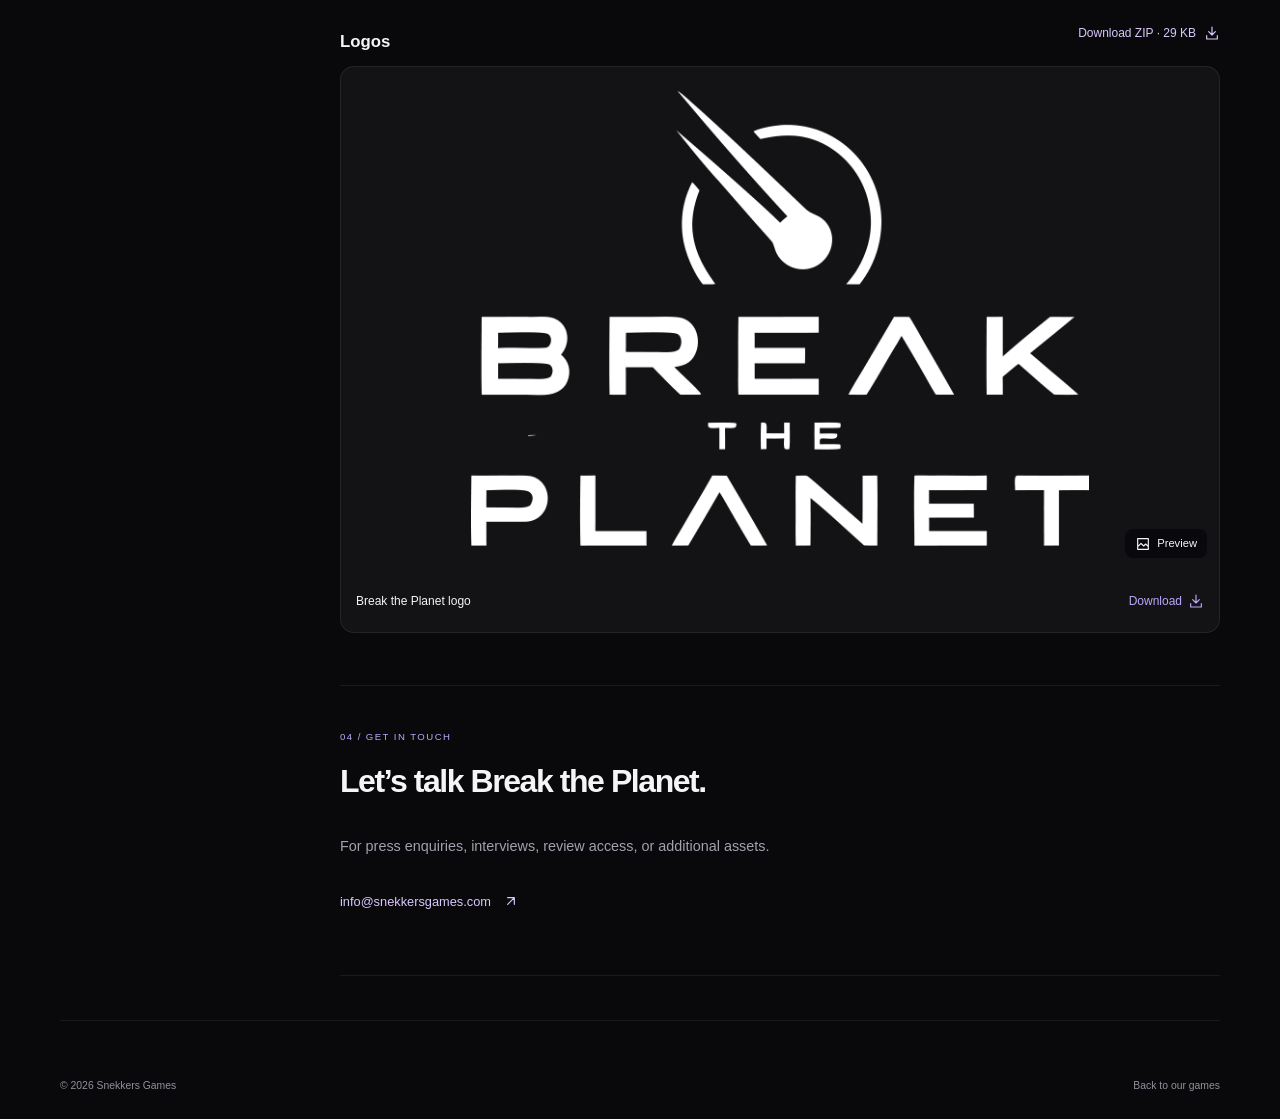
==== commit 9de534b4: "j" ====
--- a/press-kit/break-the-planet/index.html
+++ b/press-kit/break-the-planet/index.html
@@ -5,7 +5,7 @@
 <main id="main" class="container press-main"><div class="press-intro"><div><p class="eyebrow section-eyebrow">SNEKKERS GAMES / PRESS KIT</p><h1>Break the Planet</h1><p class="press-deck">A satisfying, meditative incremental game about shooting balls and breaking planets.</p></div><div class="press-actions"><a class="button primary-button" href="https://store.steampowered.com/app/5252690/Break_the_Planet">View on Steam <svg class="icon" viewBox="0 0 24 24" fill="none" stroke="currentColor" stroke-width="1.75" stroke-linecap="round" stroke-linejoin="round" aria-hidden="true" focusable="false"><path d="M7 17 17 7M7 7h10v10"/></svg></a><a class="button game-button" href="press-assets.zip" download>Download press kit · 15.6 MB <svg class="icon" viewBox="0 0 24 24" fill="none" stroke="currentColor" stroke-width="1.75" stroke-linecap="round" stroke-linejoin="round" aria-hidden="true" focusable="false"><path d="M12 3v12m-5-5 5 5 5-5M4 16v5h16v-5"/></svg></a></div></div>
 <img class="press-cover" src="../../assets/break-the-planet.png" alt="Break the Planet artwork: an astronaut faces a vast crumbling planet illuminated by violet meteors." width="1232" height="706" fetchpriority="high"/>
 <div class="press-layout"><aside class="press-sidebar"><p class="eyebrow section-eyebrow">IN THIS KIT</p><nav aria-label="Press kit sections"><a href="#factsheet">Factsheet</a><a href="#descriptions">Descriptions</a><a href="#media">Media</a><a href="#contact">Contact</a></nav><a class="text-link" href="press-assets.zip" download>Download all assets <svg class="icon" viewBox="0 0 24 24" fill="none" stroke="currentColor" stroke-width="1.75" stroke-linecap="round" stroke-linejoin="round" aria-hidden="true" focusable="false"><path d="M12 3v12m-5-5 5 5 5-5M4 16v5h16v-5"/></svg></a></aside><div class="press-content">
-<section id="factsheet"><p class="section-number">01 / AT A GLANCE</p><h2>Factsheet</h2><dl class="facts-grid"><div><dt>Developer &amp; publisher</dt><dd><a class="text-link" href="../../index.html">Snekkers Games <svg class="icon" viewBox="0 0 24 24" fill="none" stroke="currentColor" stroke-width="1.75" stroke-linecap="round" stroke-linejoin="round" aria-hidden="true" focusable="false"><path d="M7 17 17 7M7 7h10v10"/></svg></a></dd></div><div><dt>Platforms</dt><dd>Not announced</dd></div><div><dt>Release status</dt><dd>In development</dd></div><div><dt>Release date</dt><dd>Q1 2027</dd></div><div><dt>Genres</dt><dd>Incremental</dd></div><div><dt>Price</dt><dd>To be announced</dd></div><div><dt>Website</dt><dd><a class="text-link" href="https://snekkersgames.com/">snekkersgames.com <svg class="icon" viewBox="0 0 24 24" fill="none" stroke="currentColor" stroke-width="1.75" stroke-linecap="round" stroke-linejoin="round" aria-hidden="true" focusable="false"><path d="M7 17 17 7M7 7h10v10"/></svg></a></dd></div></dl></section>
+<section id="factsheet"><p class="section-number">01 / AT A GLANCE</p><h2>Factsheet</h2><dl class="facts-grid"><div><dt>Developer &amp; publisher</dt><dd><a class="text-link" href="../../index.html">Snekkers Games <svg class="icon" viewBox="0 0 24 24" fill="none" stroke="currentColor" stroke-width="1.75" stroke-linecap="round" stroke-linejoin="round" aria-hidden="true" focusable="false"><path d="M7 17 17 7M7 7h10v10"/></svg></a></dd></div><div><dt>Platforms</dt><dd>Not announced</dd></div><div><dt>Release status</dt><dd>In development</dd></div><div><dt>Release date</dt><dd>Q1 2027</dd></div><div><dt>Genres</dt><dd>Incremental</dd></div><div><dt>Price</dt><dd>To be announced</dd></div><div><dt>Verification</dt><dd><code>incrementaldb_verification: snekkersgames</code></dd></div><div><dt>Website</dt><dd><a class="text-link" href="https://snekkersgames.com/">snekkersgames.com <svg class="icon" viewBox="0 0 24 24" fill="none" stroke="currentColor" stroke-width="1.75" stroke-linecap="round" stroke-linejoin="round" aria-hidden="true" focusable="false"><path d="M7 17 17 7M7 7h10v10"/></svg></a></dd></div></dl></section>
 <section id="descriptions"><p class="section-number">02 / THE GAME</p><h2>Descriptions</h2><h3>Pitch</h3><p>A satisfying, meditative incremental game about shooting balls and breaking planets.</p><h3>Description</h3><p>A satisfying, meditative incremental game about shooting balls to destroy planets. Find the white voxel hidden in each world, unlock more balls, and uncover the secrets to destroy a 10-billion-voxel planet.</p><h3>Features</h3><ul class="feature-list"><li><strong>Fire balls at procedurally generated planets</strong><span>Every planet is different. Shoot balls, break voxels, and slowly tear each world apart.</span></li><li><strong>Find the white voxel hidden in each planet</strong><span>Every planet hides one white voxel. Break your way through the planet and find it to move on.</span></li><li><strong>Play with 7 different ball types</strong><span>Unlock 7 unique ball types, each with its own way of destroying planets. Combine them and find the fastest way to break everything.</span></li><li><strong>Build your own skill tree</strong><span>Spend what you collect on a large, non-linear skill tree. Upgrade your balls, unlock new abilities, and shape each run differently.</span></li><li><strong>Grow stronger with every run</strong><span>Each run makes you stronger. Reset, unlock permanent upgrades, and work your way toward destroying the massive 10-billion-voxel planet.</span></li><li><strong>Uncover a hidden mystery</strong><span>There is more to the planets than destruction. Find hidden objects, strange structures, and clues that can lead you to the true ending.</span></li></ul></section>
 <section id="media"><p class="section-number">03 / IN PICTURES</p><h2>Media</h2><h3>Trailers</h3><div class="trailer-embed"><iframe src="https://www.youtube-nocookie.com/embed/JMhZYXJIytg?start=0" title="Break the Planet — Trailer" width="560" height="315" loading="lazy" referrerpolicy="strict-origin-when-cross-origin" allow="accelerometer; autoplay; clipboard-write; encrypted-media; gyroscope; picture-in-picture; web-share" allowfullscreen></iframe></div><p><a class="text-link" href="https://www.youtube.com/watch?v=JMhZYXJIytg">Break the Planet — Trailer on YouTube <svg class="icon" viewBox="0 0 24 24" fill="none" stroke="currentColor" stroke-width="1.75" stroke-linecap="round" stroke-linejoin="round" aria-hidden="true" focusable="false"><path d="M7 17 17 7M7 7h10v10"/></svg></a></p><div class="asset-heading"><h3>Screenshots</h3><a class="text-link" href="screenshots.zip" download>Download ZIP · 13.3 MB <svg class="icon" viewBox="0 0 24 24" fill="none" stroke="currentColor" stroke-width="1.75" stroke-linecap="round" stroke-linejoin="round" aria-hidden="true" focusable="false"><path d="M12 3v12m-5-5 5 5 5-5M4 16v5h16v-5"/></svg></a></div><div class="asset-grid asset-grid-screenshots"><figure class="press-asset"><a class="asset-preview" href="../../assets/press/break-the-planet/break the planet_1.1.1.png" data-preview aria-label="Preview Gameplay screenshot 1"><img src="../../assets/press/break-the-planet/break the planet_1.1.1.png" alt="Break the Planet gameplay screenshot 1" loading="lazy"/><span class="preview-hint"><svg class="icon" viewBox="0 0 24 24" fill="none" stroke="currentColor" stroke-width="1.75" stroke-linecap="round" stroke-linejoin="round" aria-hidden="true" focusable="false"><path d="M4 4h16v16H4zM4 16l5-5 4 4 3-3 4 4"/></svg> Preview</span></a><figcaption><span>Gameplay screenshot 1</span><a class="asset-download" href="../../assets/press/break-the-planet/break the planet_1.1.1.png" download>Download <svg class="icon" viewBox="0 0 24 24" fill="none" stroke="currentColor" stroke-width="1.75" stroke-linecap="round" stroke-linejoin="round" aria-hidden="true" focusable="false"><path d="M12 3v12m-5-5 5 5 5-5M4 16v5h16v-5"/></svg></a></figcaption></figure><figure class="press-asset"><a class="asset-preview" href="../../assets/press/break-the-planet/break the planet_1.5.1.png" data-preview aria-label="Preview Gameplay screenshot 2"><img src="../../assets/press/break-the-planet/break the planet_1.5.1.png" alt="Break the Planet gameplay screenshot 2" loading="lazy"/><span class="preview-hint"><svg class="icon" viewBox="0 0 24 24" fill="none" stroke="currentColor" stroke-width="1.75" stroke-linecap="round" stroke-linejoin="round" aria-hidden="true" focusable="false"><path d="M4 4h16v16H4zM4 16l5-5 4 4 3-3 4 4"/></svg> Preview</span></a><figcaption><span>Gameplay screenshot 2</span><a class="asset-download" href="../../assets/press/break-the-planet/break the planet_1.5.1.png" download>Download <svg class="icon" viewBox="0 0 24 24" fill="none" stroke="currentColor" stroke-width="1.75" stroke-linecap="round" stroke-linejoin="round" aria-hidden="true" focusable="false"><path d="M12 3v12m-5-5 5 5 5-5M4 16v5h16v-5"/></svg></a></figcaption></figure><figure class="press-asset"><a class="asset-preview" href="../../assets/press/break-the-planet/break the planet_1.6.1.png" data-preview aria-label="Preview Gameplay screenshot 3"><img src="../../assets/press/break-the-planet/break the planet_1.6.1.png" alt="Break the Planet gameplay screenshot 3" loading="lazy"/><span class="preview-hint"><svg class="icon" viewBox="0 0 24 24" fill="none" stroke="currentColor" stroke-width="1.75" stroke-linecap="round" stroke-linejoin="round" aria-hidden="true" focusable="false"><path d="M4 4h16v16H4zM4 16l5-5 4 4 3-3 4 4"/></svg> Preview</span></a><figcaption><span>Gameplay screenshot 3</span><a class="asset-download" href="../../assets/press/break-the-planet/break the planet_1.6.1.png" download>Download <svg class="icon" viewBox="0 0 24 24" fill="none" stroke="currentColor" stroke-width="1.75" stroke-linecap="round" stroke-linejoin="round" aria-hidden="true" focusable="false"><path d="M12 3v12m-5-5 5 5 5-5M4 16v5h16v-5"/></svg></a></figcaption></figure><figure class="press-asset"><a class="asset-preview" href="../../assets/press/break-the-planet/break the planet_1.9.1.png" data-preview aria-label="Preview Gameplay screenshot 4"><img src="../../assets/press/break-the-planet/break the planet_1.9.1.png" alt="Break the Planet gameplay screenshot 4" loading="lazy"/><span class="preview-hint"><svg class="icon" viewBox="0 0 24 24" fill="none" stroke="currentColor" stroke-width="1.75" stroke-linecap="round" stroke-linejoin="round" aria-hidden="true" focusable="false"><path d="M4 4h16v16H4zM4 16l5-5 4 4 3-3 4 4"/></svg> Preview</span></a><figcaption><span>Gameplay screenshot 4</span><a class="asset-download" href="../../assets/press/break-the-planet/break the planet_1.9.1.png" download>Download <svg class="icon" viewBox="0 0 24 24" fill="none" stroke="currentColor" stroke-width="1.75" stroke-linecap="round" stroke-linejoin="round" aria-hidden="true" focusable="false"><path d="M12 3v12m-5-5 5 5 5-5M4 16v5h16v-5"/></svg></a></figcaption></figure><figure class="press-asset"><a class="asset-preview" href="../../assets/press/break-the-planet/break the planet_1.11.1.png" data-preview aria-label="Preview Gameplay screenshot 5"><img src="../../assets/press/break-the-planet/break the planet_1.11.1.png" alt="Break the Planet gameplay screenshot 5" loading="lazy"/><span class="preview-hint"><svg class="icon" viewBox="0 0 24 24" fill="none" stroke="currentColor" stroke-width="1.75" stroke-linecap="round" stroke-linejoin="round" aria-hidden="true" focusable="false"><path d="M4 4h16v16H4zM4 16l5-5 4 4 3-3 4 4"/></svg> Preview</span></a><figcaption><span>Gameplay screenshot 5</span><a class="asset-download" href="../../assets/press/break-the-planet/break the planet_1.11.1.png" download>Download <svg class="icon" viewBox="0 0 24 24" fill="none" stroke="currentColor" stroke-width="1.75" stroke-linecap="round" stroke-linejoin="round" aria-hidden="true" focusable="false"><path d="M12 3v12m-5-5 5 5 5-5M4 16v5h16v-5"/></svg></a></figcaption></figure><figure class="press-asset"><a class="asset-preview" href="../../assets/press/break-the-planet/poison.png" data-preview aria-label="Preview Poison ball screenshot"><img src="../../assets/press/break-the-planet/poison.png" alt="Poison ball effect in Break the Planet" loading="lazy"/><span class="preview-hint"><svg class="icon" viewBox="0 0 24 24" fill="none" stroke="currentColor" stroke-width="1.75" stroke-linecap="round" stroke-linejoin="round" aria-hidden="true" focusable="false"><path d="M4 4h16v16H4zM4 16l5-5 4 4 3-3 4 4"/></svg> Preview</span></a><figcaption><span>Poison ball screenshot</span><a class="asset-download" href="../../assets/press/break-the-planet/poison.png" download>Download <svg class="icon" viewBox="0 0 24 24" fill="none" stroke="currentColor" stroke-width="1.75" stroke-linecap="round" stroke-linejoin="round" aria-hidden="true" focusable="false"><path d="M12 3v12m-5-5 5 5 5-5M4 16v5h16v-5"/></svg></a></figcaption></figure><figure class="press-asset"><a class="asset-preview" href="../../assets/press/break-the-planet/skilltree.png" data-preview aria-label="Preview Skill tree screenshot"><img src="../../assets/press/break-the-planet/skilltree.png" alt="Break the Planet skill tree" loading="lazy"/><span class="preview-hint"><svg class="icon" viewBox="0 0 24 24" fill="none" stroke="currentColor" stroke-width="1.75" stroke-linecap="round" stroke-linejoin="round" aria-hidden="true" focusable="false"><path d="M4 4h16v16H4zM4 16l5-5 4 4 3-3 4 4"/></svg> Preview</span></a><figcaption><span>Skill tree screenshot</span><a class="asset-download" href="../../assets/press/break-the-planet/skilltree.png" download>Download <svg class="icon" viewBox="0 0 24 24" fill="none" stroke="currentColor" stroke-width="1.75" stroke-linecap="round" stroke-linejoin="round" aria-hidden="true" focusable="false"><path d="M12 3v12m-5-5 5 5 5-5M4 16v5h16v-5"/></svg></a></figcaption></figure><figure class="press-asset"><a class="asset-preview" href="../../assets/press/break-the-planet/trailer.png" data-preview aria-label="Preview Trailer still"><img src="../../assets/press/break-the-planet/trailer.png" alt="Break the Planet trailer still" loading="lazy"/><span class="preview-hint"><svg class="icon" viewBox="0 0 24 24" fill="none" stroke="currentColor" stroke-width="1.75" stroke-linecap="round" stroke-linejoin="round" aria-hidden="true" focusable="false"><path d="M4 4h16v16H4zM4 16l5-5 4 4 3-3 4 4"/></svg> Preview</span></a><figcaption><span>Trailer still</span><a class="asset-download" href="../../assets/press/break-the-planet/trailer.png" download>Download <svg class="icon" viewBox="0 0 24 24" fill="none" stroke="currentColor" stroke-width="1.75" stroke-linecap="round" stroke-linejoin="round" aria-hidden="true" focusable="false"><path d="M12 3v12m-5-5 5 5 5-5M4 16v5h16v-5"/></svg></a></figcaption></figure><figure class="press-asset"><a class="asset-preview" href="../../assets/press/break-the-planet/Break the Planet - Trailer 1_00_00_23_15.jpg" data-preview aria-label="Preview Trailer still 1"><img src="../../assets/press/break-the-planet/Break the Planet - Trailer 1_00_00_23_15.jpg" alt="Break the Planet trailer still 1" loading="lazy"/><span class="preview-hint"><svg class="icon" viewBox="0 0 24 24" fill="none" stroke="currentColor" stroke-width="1.75" stroke-linecap="round" stroke-linejoin="round" aria-hidden="true" focusable="false"><path d="M4 4h16v16H4zM4 16l5-5 4 4 3-3 4 4"/></svg> Preview</span></a><figcaption><span>Trailer still 1</span><a class="asset-download" href="../../assets/press/break-the-planet/Break the Planet - Trailer 1_00_00_23_15.jpg" download>Download <svg class="icon" viewBox="0 0 24 24" fill="none" stroke="currentColor" stroke-width="1.75" stroke-linecap="round" stroke-linejoin="round" aria-hidden="true" focusable="false"><path d="M12 3v12m-5-5 5 5 5-5M4 16v5h16v-5"/></svg></a></figcaption></figure><figure class="press-asset"><a class="asset-preview" href="../../assets/press/break-the-planet/Break the Planet - Trailer 1_00_00_34_20.png" data-preview aria-label="Preview Trailer still 2"><img src="../../assets/press/break-the-planet/Break the Planet - Trailer 1_00_00_34_20.png" alt="Break the Planet trailer still 2" loading="lazy"/><span class="preview-hint"><svg class="icon" viewBox="0 0 24 24" fill="none" stroke="currentColor" stroke-width="1.75" stroke-linecap="round" stroke-linejoin="round" aria-hidden="true" focusable="false"><path d="M4 4h16v16H4zM4 16l5-5 4 4 3-3 4 4"/></svg> Preview</span></a><figcaption><span>Trailer still 2</span><a class="asset-download" href="../../assets/press/break-the-planet/Break the Planet - Trailer 1_00_00_34_20.png" download>Download <svg class="icon" viewBox="0 0 24 24" fill="none" stroke="currentColor" stroke-width="1.75" stroke-linecap="round" stroke-linejoin="round" aria-hidden="true" focusable="false"><path d="M12 3v12m-5-5 5 5 5-5M4 16v5h16v-5"/></svg></a></figcaption></figure><figure class="press-asset"><a class="asset-preview" href="../../assets/press/break-the-planet/Break the Planet - Trailer 1_00_01_09_11.png" data-preview aria-label="Preview Trailer still 3"><img src="../../assets/press/break-the-planet/Break the Planet - Trailer 1_00_01_09_11.png" alt="Break the Planet trailer still 3" loading="lazy"/><span class="preview-hint"><svg class="icon" viewBox="0 0 24 24" fill="none" stroke="currentColor" stroke-width="1.75" stroke-linecap="round" stroke-linejoin="round" aria-hidden="true" focusable="false"><path d="M4 4h16v16H4zM4 16l5-5 4 4 3-3 4 4"/></svg> Preview</span></a><figcaption><span>Trailer still 3</span><a class="asset-download" href="../../assets/press/break-the-planet/Break the Planet - Trailer 1_00_01_09_11.png" download>Download <svg class="icon" viewBox="0 0 24 24" fill="none" stroke="currentColor" stroke-width="1.75" stroke-linecap="round" stroke-linejoin="round" aria-hidden="true" focusable="false"><path d="M12 3v12m-5-5 5 5 5-5M4 16v5h16v-5"/></svg></a></figcaption></figure></div><div class="asset-heading"><h3>Key artwork</h3><a class="text-link" href="artwork.zip" download>Download ZIP · 2.2 MB <svg class="icon" viewBox="0 0 24 24" fill="none" stroke="currentColor" stroke-width="1.75" stroke-linecap="round" stroke-linejoin="round" aria-hidden="true" focusable="false"><path d="M12 3v12m-5-5 5 5 5-5M4 16v5h16v-5"/></svg></a></div><div class="asset-grid asset-grid-artwork"><figure class="press-asset"><a class="asset-preview" href="../../assets/break-the-planet.png" data-preview aria-label="Preview Break the Planet key artwork"><img src="../../assets/break-the-planet.png" alt="Break the Planet artwork: an astronaut faces a vast crumbling planet illuminated by violet meteors." loading="lazy"/><span class="preview-hint"><svg class="icon" viewBox="0 0 24 24" fill="none" stroke="currentColor" stroke-width="1.75" stroke-linecap="round" stroke-linejoin="round" aria-hidden="true" focusable="false"><path d="M4 4h16v16H4zM4 16l5-5 4 4 3-3 4 4"/></svg> Preview</span></a><figcaption><span>Break the Planet key artwork</span><a class="asset-download" href="../../assets/break-the-planet.png" download>Download <svg class="icon" viewBox="0 0 24 24" fill="none" stroke="currentColor" stroke-width="1.75" stroke-linecap="round" stroke-linejoin="round" aria-hidden="true" focusable="false"><path d="M12 3v12m-5-5 5 5 5-5M4 16v5h16v-5"/></svg></a></figcaption></figure><figure class="press-asset"><a class="asset-preview" href="../../assets/press/break-the-planet/main-capsule.png" data-preview aria-label="Preview Main capsule artwork"><img src="../../assets/press/break-the-planet/main-capsule.png" alt="Break the Planet main capsule artwork" loading="lazy"/><span class="preview-hint"><svg class="icon" viewBox="0 0 24 24" fill="none" stroke="currentColor" stroke-width="1.75" stroke-linecap="round" stroke-linejoin="round" aria-hidden="true" focusable="false"><path d="M4 4h16v16H4zM4 16l5-5 4 4 3-3 4 4"/></svg> Preview</span></a><figcaption><span>Main capsule artwork</span><a class="asset-download" href="../../assets/press/break-the-planet/main-capsule.png" download>Download <svg class="icon" viewBox="0 0 24 24" fill="none" stroke="currentColor" stroke-width="1.75" stroke-linecap="round" stroke-linejoin="round" aria-hidden="true" focusable="false"><path d="M12 3v12m-5-5 5 5 5-5M4 16v5h16v-5"/></svg></a></figcaption></figure><figure class="press-asset"><a class="asset-preview" href="../../assets/press/break-the-planet/library-capsule.png" data-preview aria-label="Preview Library capsule artwork"><img src="../../assets/press/break-the-planet/library-capsule.png" alt="Break the Planet vertical library artwork" loading="lazy"/><span class="preview-hint"><svg class="icon" viewBox="0 0 24 24" fill="none" stroke="currentColor" stroke-width="1.75" stroke-linecap="round" stroke-linejoin="round" aria-hidden="true" focusable="false"><path d="M4 4h16v16H4zM4 16l5-5 4 4 3-3 4 4"/></svg> Preview</span></a><figcaption><span>Library capsule artwork</span><a class="asset-download" href="../../assets/press/break-the-planet/library-capsule.png" download>Download <svg class="icon" viewBox="0 0 24 24" fill="none" stroke="currentColor" stroke-width="1.75" stroke-linecap="round" stroke-linejoin="round" aria-hidden="true" focusable="false"><path d="M12 3v12m-5-5 5 5 5-5M4 16v5h16v-5"/></svg></a></figcaption></figure><figure class="press-asset"><a class="asset-preview" href="../../assets/press/break-the-planet/small-capsule.png" data-preview aria-label="Preview Small capsule artwork"><img src="../../assets/press/break-the-planet/small-capsule.png" alt="Break the Planet small capsule artwork" loading="lazy"/><span class="preview-hint"><svg class="icon" viewBox="0 0 24 24" fill="none" stroke="currentColor" stroke-width="1.75" stroke-linecap="round" stroke-linejoin="round" aria-hidden="true" focusable="false"><path d="M4 4h16v16H4zM4 16l5-5 4 4 3-3 4 4"/></svg> Preview</span></a><figcaption><span>Small capsule artwork</span><a class="asset-download" href="../../assets/press/break-the-planet/small-capsule.png" download>Download <svg class="icon" viewBox="0 0 24 24" fill="none" stroke="currentColor" stroke-width="1.75" stroke-linecap="round" stroke-linejoin="round" aria-hidden="true" focusable="false"><path d="M12 3v12m-5-5 5 5 5-5M4 16v5h16v-5"/></svg></a></figcaption></figure></div><div class="asset-heading"><h3>Logos</h3><a class="text-link" href="logos.zip" download>Download ZIP · 29 KB <svg class="icon" viewBox="0 0 24 24" fill="none" stroke="currentColor" stroke-width="1.75" stroke-linecap="round" stroke-linejoin="round" aria-hidden="true" focusable="false"><path d="M12 3v12m-5-5 5 5 5-5M4 16v5h16v-5"/></svg></a></div><div class="asset-grid asset-grid-logos"><figure class="press-asset"><a class="asset-preview" href="../../assets/press/break-the-planet/library-logo.png" data-preview aria-label="Preview Break the Planet logo"><img src="../../assets/press/break-the-planet/library-logo.png" alt="Break the Planet game logo" loading="lazy"/><span class="preview-hint"><svg class="icon" viewBox="0 0 24 24" fill="none" stroke="currentColor" stroke-width="1.75" stroke-linecap="round" stroke-linejoin="round" aria-hidden="true" focusable="false"><path d="M4 4h16v16H4zM4 16l5-5 4 4 3-3 4 4"/></svg> Preview</span></a><figcaption><span>Break the Planet logo</span><a class="asset-download" href="../../assets/press/break-the-planet/library-logo.png" download>Download <svg class="icon" viewBox="0 0 24 24" fill="none" stroke="currentColor" stroke-width="1.75" stroke-linecap="round" stroke-linejoin="round" aria-hidden="true" focusable="false"><path d="M12 3v12m-5-5 5 5 5-5M4 16v5h16v-5"/></svg></a></figcaption></figure></div></section>
 <section id="contact" class="press-contact"><p class="section-number">04 / GET IN TOUCH</p><h2>Let’s talk Break the Planet.</h2><p>For press enquiries, interviews, review access, or additional assets.</p><a class="text-link" href="mailto:info@snekkersgames.com">info@snekkersgames.com <svg class="icon" viewBox="0 0 24 24" fill="none" stroke="currentColor" stroke-width="1.75" stroke-linecap="round" stroke-linejoin="round" aria-hidden="true" focusable="false"><path d="M7 17 17 7M7 7h10v10"/></svg></a></section>
--- a/press-kit/press-kit.css
+++ b/press-kit/press-kit.css
@@ -6,4 +6,5 @@
 
 .trailer-embed{aspect-ratio:16/9;border:1px solid var(--line);border-radius:14px;overflow:hidden;background:var(--surface)}.trailer-embed iframe{display:block;width:100%;height:100%;border:0}.press-deck{max-width:58ch}
 .feature-list li strong,.feature-list li span{display:block}.feature-list li strong{color:var(--text);font-weight:550}.feature-list li span{margin-top:4px}
+.facts-grid code{font:inherit;overflow-wrap:anywhere}
 .asset-grid-artwork .asset-preview img{aspect-ratio:auto;max-height:560px;object-fit:contain}.asset-grid-logos .asset-preview img{padding:24px;object-fit:contain}
